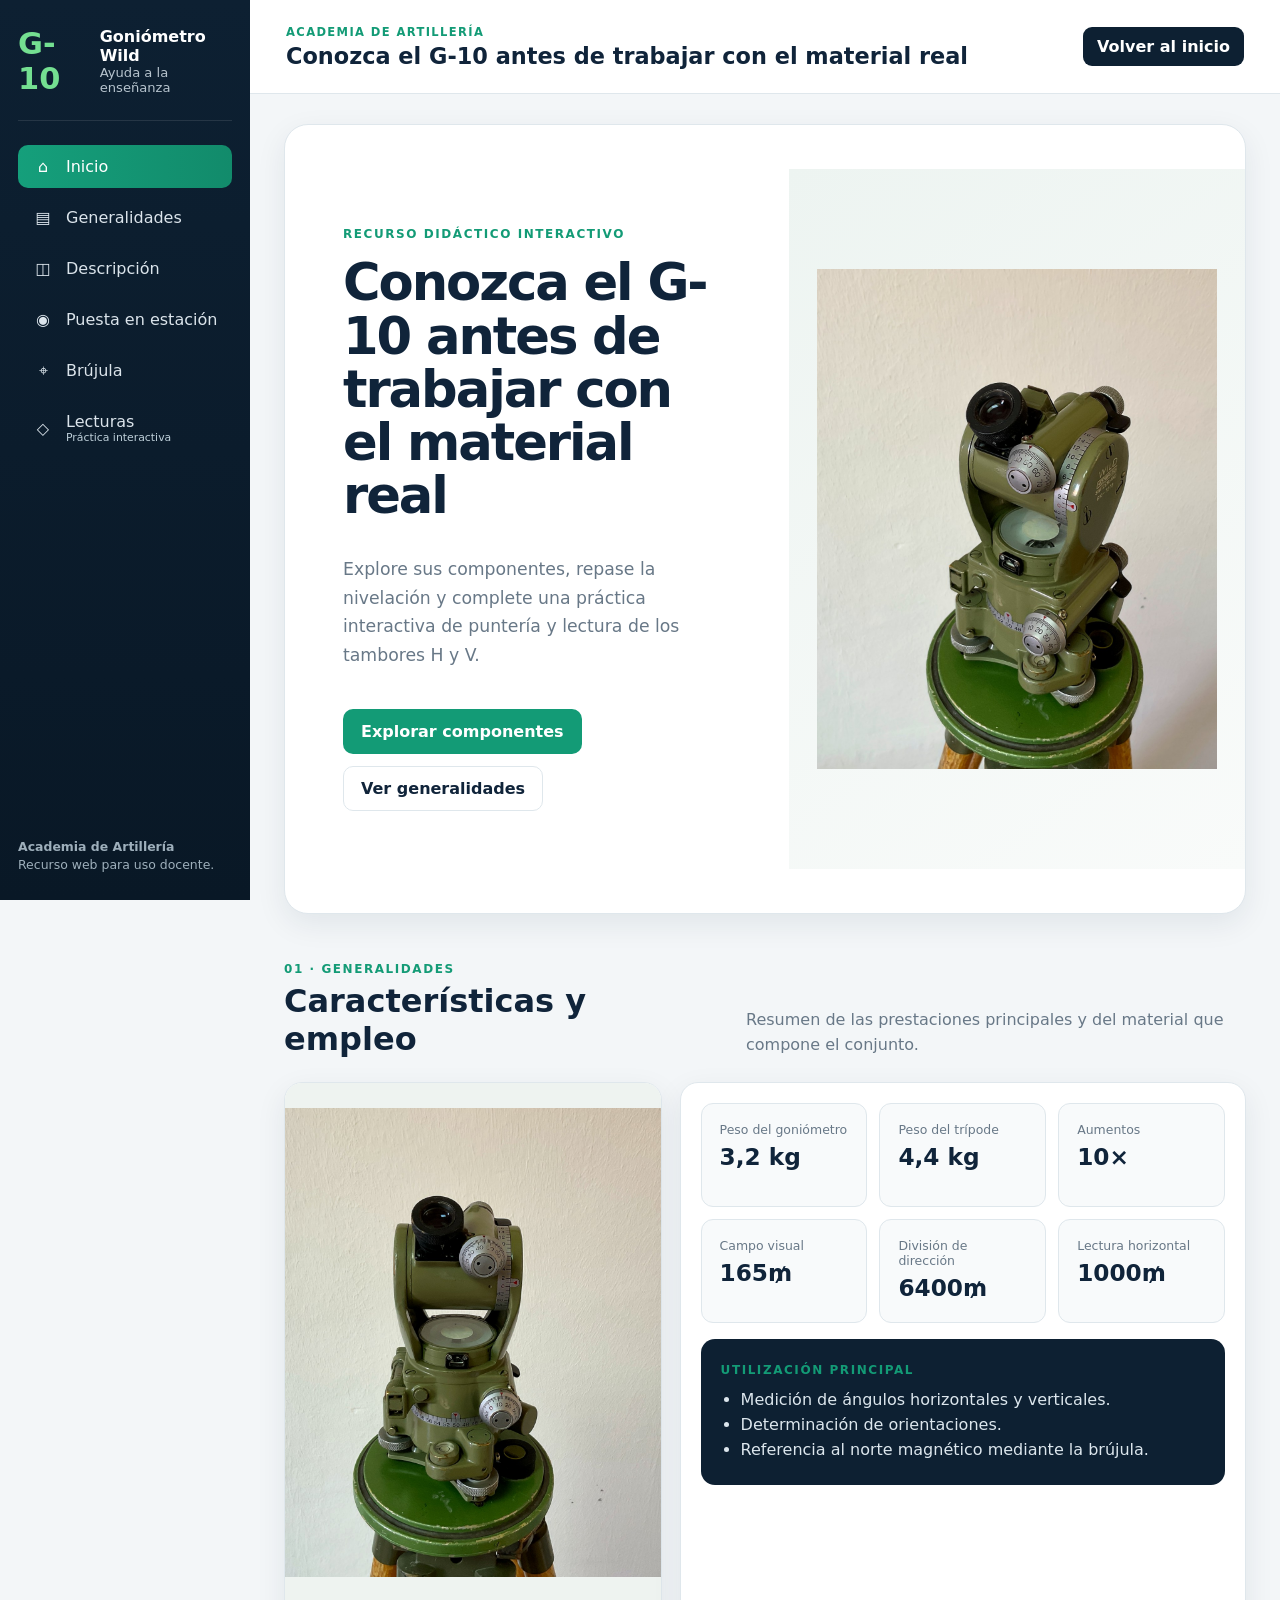
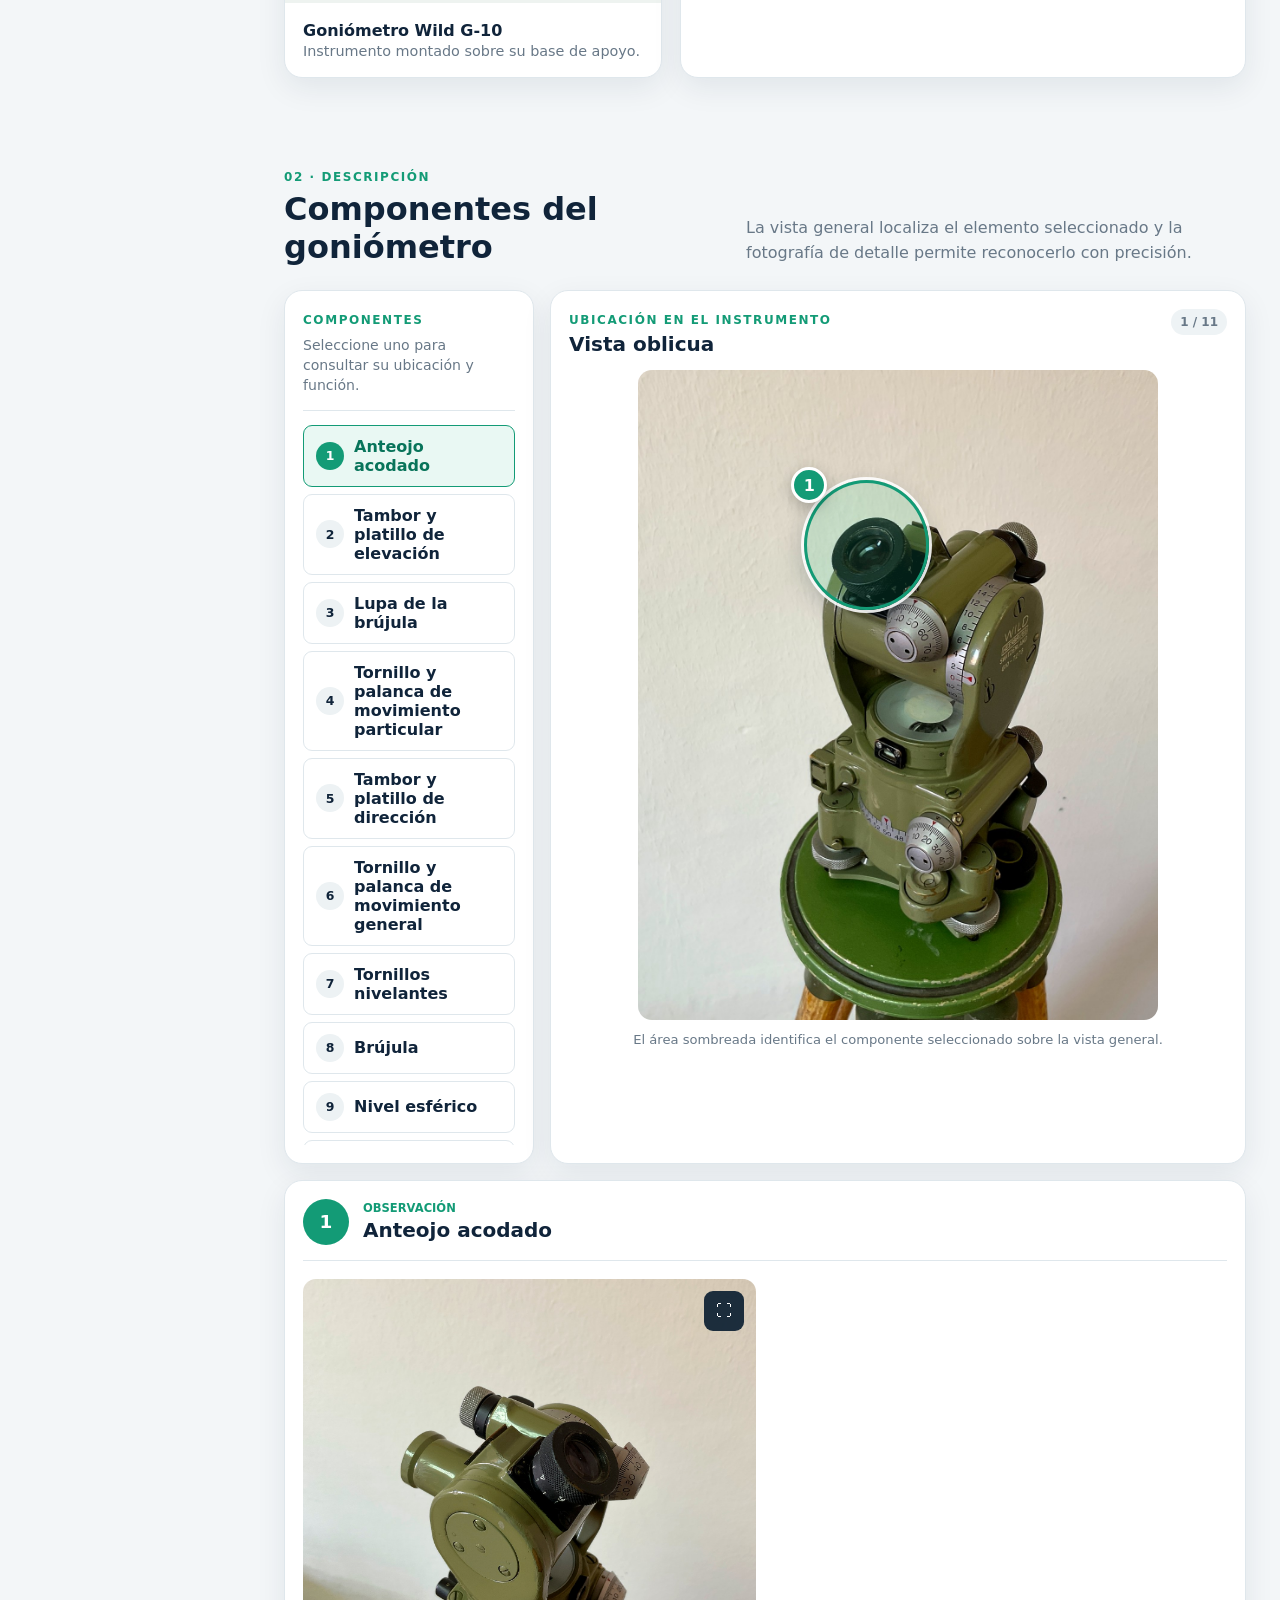
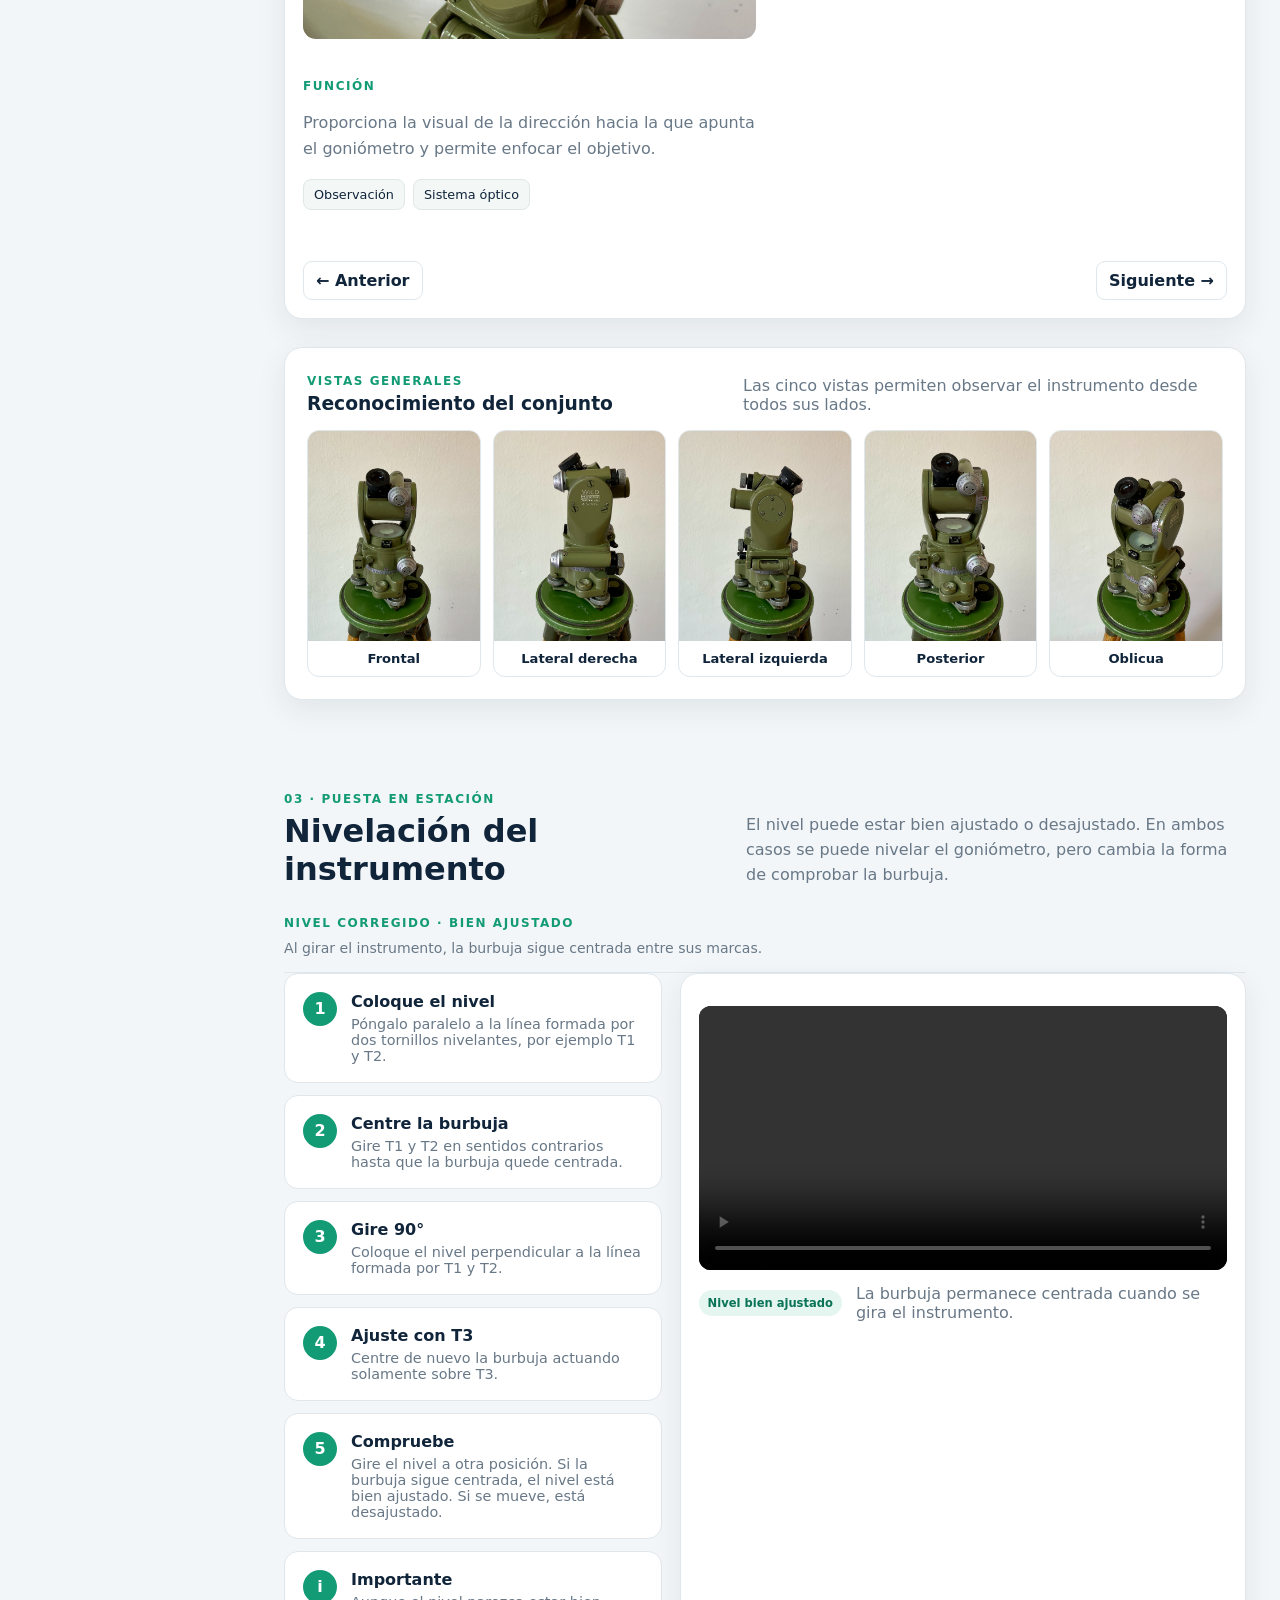
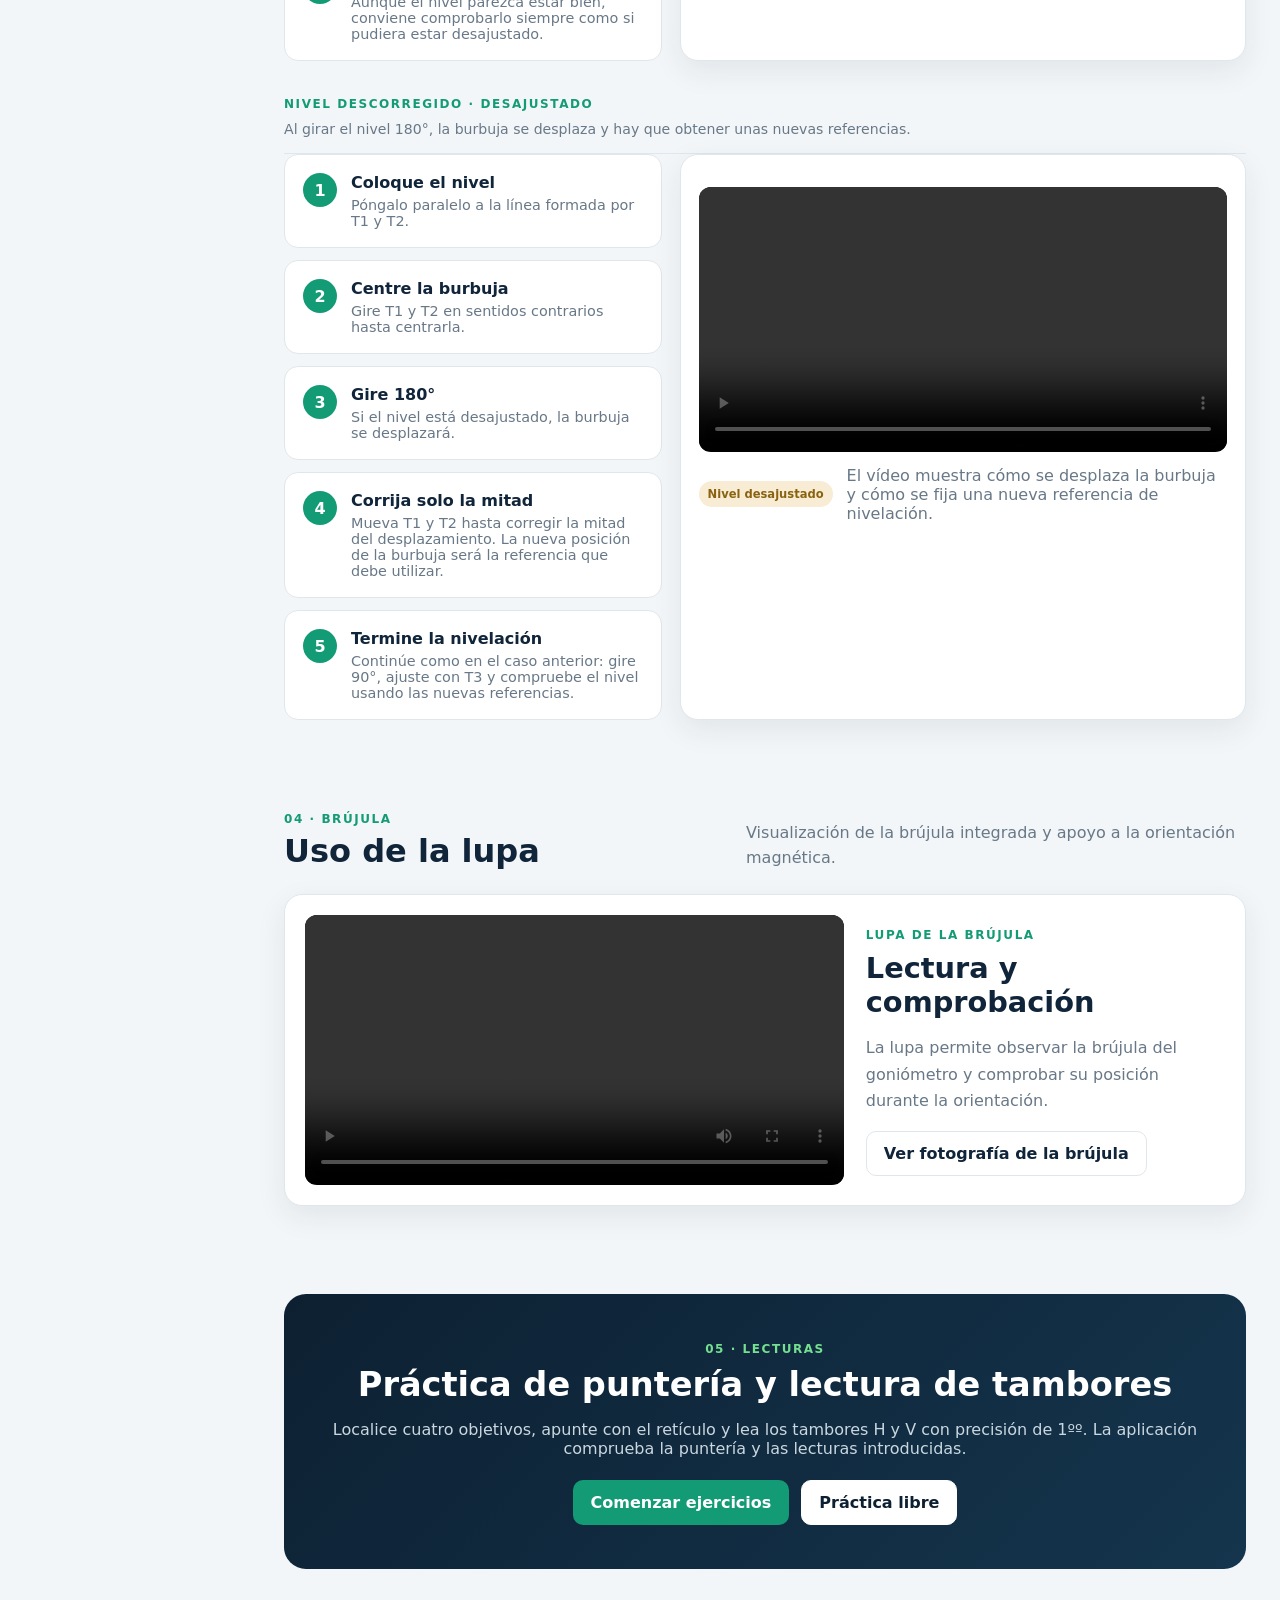
==== index.html @ 2684e85e "Fase 2" ====
<!doctype html>
<html lang="es">
<head>
  <meta charset="utf-8">
  <meta name="viewport" content="width=device-width, initial-scale=1">
  <meta name="description" content="Ayuda a la enseñanza sobre el goniómetro Wild G-10">
  <title>Goniómetro Wild G-10</title>
  <link rel="stylesheet" href="styles.css">
</head>
<body>
  <aside class="sidebar" id="sidebar">
    <div class="brand">
      <div class="brand-mark">G-10</div>
      <div>
        <strong>Goniómetro Wild</strong>
        <span>Ayuda a la enseñanza</span>
      </div>
    </div>

    <nav class="side-nav" aria-label="Navegación principal">
      <a href="#inicio" class="nav-link active"><span>⌂</span>Inicio</a>
      <a href="#generalidades" class="nav-link"><span>▤</span>Generalidades</a>
      <a href="#descripcion" class="nav-link"><span>◫</span>Descripción</a>
      <a href="#puesta-estacion" class="nav-link"><span>◉</span>Puesta en estación</a>
      <a href="#brujula" class="nav-link"><span>⌖</span>Brújula</a>
      <a href="practica/ejercicios.html" class="nav-link"><span>◇</span><span>Lecturas<small>Práctica interactiva</small></span></a>
    </nav>

    <div class="sidebar-note">
      <strong>Academia de Artillería</strong>
      <span>Recurso web para uso docente.</span>
    </div>
  </aside>

  <div class="app-shell">
    <header class="topbar">
      <button id="menuButton" class="menu-button" aria-label="Abrir menú">☰</button>
      <div>
        <p class="top-kicker">Academia de Artillería</p>
        <h1 id="pageTitle">Goniómetro Wild G-10</h1>
      </div>
      <a href="#inicio" class="top-link">Volver al inicio</a>
    </header>

    <main>
      <section id="inicio" class="page-section hero">
        <div class="hero-copy">
          <span class="eyebrow">Recurso didáctico interactivo</span>
          <h2>Conozca el G-10 antes de trabajar con el material real</h2>
          <p>Explore sus componentes, repase la nivelación y complete una práctica interactiva de puntería y lectura de los tambores H y V.</p>
          <div class="actions">
            <a href="#descripcion" class="button primary">Explorar componentes</a>
            <a href="#generalidades" class="button secondary">Ver generalidades</a>
          </div>
        </div>
        <figure class="hero-image">
          <img src="assets/images/nuevas/vista_oblicua.jpg" alt="Vista oblicua del goniómetro Wild G-10">
        </figure>
      </section>

      <section id="generalidades" class="page-section">
        <div class="section-heading">
          <div>
            <span class="eyebrow">01 · Generalidades</span>
            <h2>Características y empleo</h2>
          </div>
          <p>Resumen de las prestaciones principales y del material que compone el conjunto.</p>
        </div>

        <div class="general-layout">
          <article class="photo-card">
            <img src="assets/images/nuevas/vista_frontal.jpg" alt="Vista frontal del goniómetro Wild G-10">
            <div>
              <strong>Goniómetro Wild G-10</strong>
              <span>Instrumento montado sobre su base de apoyo.</span>
            </div>
          </article>

          <div class="spec-panel">
            <div class="spec-grid">
              <article><span>Peso del goniómetro</span><strong>3,2 kg</strong></article>
              <article><span>Peso del trípode</span><strong>4,4 kg</strong></article>
              <article><span>Aumentos</span><strong>10×</strong></article>
              <article><span>Campo visual</span><strong>165₥</strong></article>
              <article><span>División de dirección</span><strong>6400₥</strong></article>
              <article><span>Lectura horizontal</span><strong>1000₥</strong></article>
            </div>

            <div class="use-card">
              <span class="mini-title">UTILIZACIÓN PRINCIPAL</span>
              <ul>
                <li>Medición de ángulos horizontales y verticales.</li>
                <li>Determinación de orientaciones.</li>
                <li>Referencia al norte magnético mediante la brújula.</li>
              </ul>
            </div>
          </div>
        </div>
      </section>

      <section id="descripcion" class="page-section">
        <div class="section-heading">
          <div>
            <span class="eyebrow">02 · Descripción</span>
            <h2>Componentes del goniómetro</h2>
          </div>
          <p>La vista general localiza el elemento seleccionado y la fotografía de detalle permite reconocerlo con precisión.</p>
        </div>

        <div class="component-explorer">
          <aside class="component-menu-panel">
            <div class="panel-heading">
              <span class="mini-title">COMPONENTES</span>
              <p>Seleccione uno para consultar su ubicación y función.</p>
            </div>
            <div class="component-menu" id="componentMenu"></div>
          </aside>

          <article class="location-panel">
            <div class="panel-title-row">
              <div>
                <span class="mini-title">UBICACIÓN EN EL INSTRUMENTO</span>
                <h3 id="locationViewTitle">Vista oblicua</h3>
              </div>
              <span id="componentCounter" class="counter">1 / 11</span>
            </div>
            <div class="location-stage">
              <img id="locationImage" src="assets/images/nuevas/vista_oblicua.jpg" alt="Vista general del goniómetro">
              <div id="locationOverlay" class="location-overlay" aria-hidden="true"></div>
            </div>
            <p class="location-note">El área sombreada identifica el componente seleccionado sobre la vista general.</p>
          </article>

          <article class="detail-panel">
            <div class="detail-heading">
              <span id="detailNumber">1</span>
              <div>
                <p id="detailCategory">Observación</p>
                <h3 id="detailName">Anteojo acodado</h3>
              </div>
            </div>

            <div class="detail-photo-wrap">
              <img id="detailImage" src="assets/images/nuevas/anteojo_acodado.jpg" alt="Detalle del anteojo acodado">
              <button id="expandImage" class="expand-button" aria-label="Ampliar fotografía">⛶</button>
            </div>

            <div id="detailThumbs" class="detail-thumbs" aria-label="Otras fotografías del componente"></div>

            <div class="detail-copy">
              <span class="mini-title">FUNCIÓN</span>
              <p id="detailDescription"></p>
              <div id="detailTags" class="tags"></div>
            </div>

            <div class="detail-nav">
              <button id="previousComponent">← Anterior</button>
              <button id="nextComponent">Siguiente →</button>
            </div>
          </article>
        </div>

        <div class="views-gallery">
          <div class="views-heading">
            <div>
              <span class="mini-title">VISTAS GENERALES</span>
              <h3>Reconocimiento del conjunto</h3>
            </div>
            <p>Las cinco vistas permiten observar el instrumento desde todos sus lados.</p>
          </div>
          <div class="views-grid">
            <button data-image="assets/images/nuevas/vista_frontal.jpg" data-title="Vista frontal"><img src="assets/images/nuevas/vista_frontal.jpg" alt="Vista frontal"><span>Frontal</span></button>
            <button data-image="assets/images/nuevas/vista_lateral_derecha.jpg" data-title="Vista lateral derecha"><img src="assets/images/nuevas/vista_lateral_derecha.jpg" alt="Vista lateral derecha"><span>Lateral derecha</span></button>
            <button data-image="assets/images/nuevas/vista_lateral_izquierda.jpg" data-title="Vista lateral izquierda"><img src="assets/images/nuevas/vista_lateral_izquierda.jpg" alt="Vista lateral izquierda"><span>Lateral izquierda</span></button>
            <button data-image="assets/images/nuevas/vista_posterior.jpg" data-title="Vista posterior"><img src="assets/images/nuevas/vista_posterior.jpg" alt="Vista posterior"><span>Posterior</span></button>
            <button data-image="assets/images/nuevas/vista_oblicua.jpg" data-title="Vista oblicua"><img src="assets/images/nuevas/vista_oblicua.jpg" alt="Vista oblicua"><span>Oblicua</span></button>
          </div>
        </div>
      </section>

      <section id="puesta-estacion" class="page-section">
        <div class="section-heading">
          <div>
            <span class="eyebrow">03 · Puesta en estación</span>
            <h2>Nivelación del instrumento</h2>
          </div>
          <p>El nivel puede estar bien ajustado o desajustado. En ambos casos se puede nivelar el goniómetro, pero cambia la forma de comprobar la burbuja.</p>
        </div>

        <div class="procedure-case">
          <div class="panel-heading">
            <span class="mini-title">NIVEL CORREGIDO · BIEN AJUSTADO</span>
            <p>Al girar el instrumento, la burbuja sigue centrada entre sus marcas.</p>
          </div>

          <div class="procedure-layout">
            <div class="steps" id="procedureSteps">
              <article><span>1</span><div><h3>Coloque el nivel</h3><p>Póngalo paralelo a la línea formada por dos tornillos nivelantes, por ejemplo T1 y T2.</p></div></article>
              <article><span>2</span><div><h3>Centre la burbuja</h3><p>Gire T1 y T2 en sentidos contrarios hasta que la burbuja quede centrada.</p></div></article>
              <article><span>3</span><div><h3>Gire 90°</h3><p>Coloque el nivel perpendicular a la línea formada por T1 y T2.</p></div></article>
              <article><span>4</span><div><h3>Ajuste con T3</h3><p>Centre de nuevo la burbuja actuando solamente sobre T3.</p></div></article>
              <article><span>5</span><div><h3>Compruebe</h3><p>Gire el nivel a otra posición. Si la burbuja sigue centrada, el nivel está bien ajustado. Si se mueve, está desajustado.</p></div></article>
              <article><span>i</span><div><h3>Importante</h3><p>Aunque el nivel parezca estar bien, conviene comprobarlo siempre como si pudiera estar desajustado.</p></div></article>
            </div>

            <div class="video-panel">
              <video id="procedureVideo" controls preload="metadata" src="assets/videos/procedimiento_correcto.mp4"></video>
              <div class="video-caption">
                <span id="videoStatus" class="status good">Nivel bien ajustado</span>
                <p id="videoDescription">La burbuja permanece centrada cuando se gira el instrumento.</p>
              </div>
            </div>
          </div>
        </div>

        <div class="procedure-case" style="margin-top:32px;">
          <div class="panel-heading">
            <span class="mini-title">NIVEL DESCORREGIDO · DESAJUSTADO</span>
            <p>Al girar el nivel 180°, la burbuja se desplaza y hay que obtener unas nuevas referencias.</p>
          </div>

          <div class="procedure-layout">
            <div class="steps">
              <article><span>1</span><div><h3>Coloque el nivel</h3><p>Póngalo paralelo a la línea formada por T1 y T2.</p></div></article>
              <article><span>2</span><div><h3>Centre la burbuja</h3><p>Gire T1 y T2 en sentidos contrarios hasta centrarla.</p></div></article>
              <article><span>3</span><div><h3>Gire 180°</h3><p>Si el nivel está desajustado, la burbuja se desplazará.</p></div></article>
              <article><span>4</span><div><h3>Corrija solo la mitad</h3><p>Mueva T1 y T2 hasta corregir la mitad del desplazamiento. La nueva posición de la burbuja será la referencia que debe utilizar.</p></div></article>
              <article><span>5</span><div><h3>Termine la nivelación</h3><p>Continúe como en el caso anterior: gire 90°, ajuste con T3 y compruebe el nivel usando las nuevas referencias.</p></div></article>
            </div>

            <div class="video-panel">
              <video controls preload="metadata" src="assets/videos/procedimiento_incorrecto.mp4"></video>
              <div class="video-caption">
                <span class="status warning">Nivel desajustado</span>
                <p>El vídeo muestra cómo se desplaza la burbuja y cómo se fija una nueva referencia de nivelación.</p>
              </div>
            </div>
          </div>
        </div>
      </section>

      <section id="brujula" class="page-section">
        <div class="section-heading">
          <div>
            <span class="eyebrow">04 · Brújula</span>
            <h2>Uso de la lupa</h2>
          </div>
          <p>Visualización de la brújula integrada y apoyo a la orientación magnética.</p>
        </div>

        <div class="feature-card">
          <video controls preload="metadata" src="assets/videos/uso_lupa_brujula.mp4"></video>
          <div>
            <span class="mini-title">LUPA DE LA BRÚJULA</span>
            <h3>Lectura y comprobación</h3>
            <p>La lupa permite observar la brújula del goniómetro y comprobar su posición durante la orientación.</p>
            <button class="button secondary" id="openCompassPhoto">Ver fotografía de la brújula</button>
          </div>
        </div>
      </section>

      <section id="fase2" class="page-section">
        <div class="phase-card">
          <span class="eyebrow">05 · Lecturas</span>
          <h2>Práctica de puntería y lectura de tambores</h2>
          <p>Localice cuatro objetivos, apunte con el retículo y lea los tambores H y V con precisión de 1ºº. La aplicación comprueba la puntería y las lecturas introducidas.</p>
          <div class="actions">
            <a class="button primary" href="practica/ejercicios.html">Comenzar ejercicios</a>
            <a class="button secondary" href="practica/index.html">Práctica libre</a>
          </div>
        </div>
      </section>
    </main>
  </div>

  <dialog id="imageModal">
    <div class="modal-header">
      <strong id="modalTitle"></strong>
      <button id="closeModal" aria-label="Cerrar">×</button>
    </div>
    <img id="modalImage" alt="">
  </dialog>

  <script src="app.js"></script>
</body>
</html>
---- styles.css ----
:root{
  --nav:#0d2032;
  --nav-2:#14354d;
  --green:#139b76;
  --green-dark:#08745a;
  --green-soft:#e9f8f3;
  --bg:#f3f6f8;
  --surface:#ffffff;
  --ink:#10243a;
  --muted:#687887;
  --line:#dfe7ec;
  --warning:#8a6310;
  --shadow:0 10px 30px rgba(16,36,58,.08);
  --radius:18px;
}
*{box-sizing:border-box}
html{scroll-behavior:smooth}
body{
  margin:0;
  font-family:Inter,ui-sans-serif,system-ui,-apple-system,"Segoe UI",sans-serif;
  background:var(--bg);
  color:var(--ink);
}
img,video{display:block;max-width:100%}
button,a{font:inherit}
a{text-decoration:none;color:inherit}
button{color:inherit}

.sidebar{
  position:fixed;
  inset:0 auto 0 0;
  width:250px;
  padding:26px 18px;
  display:flex;
  flex-direction:column;
  background:linear-gradient(180deg,var(--nav),#091826);
  color:#fff;
  z-index:30;
}
.brand{
  display:flex;
  gap:12px;
  align-items:center;
  padding-bottom:24px;
  border-bottom:1px solid rgba(255,255,255,.1);
}
.brand-mark{
  font-size:1.9rem;
  font-weight:900;
  color:#74df91;
}
.brand strong,.brand span{display:block}
.brand span{font-size:.82rem;color:#b7c4ce}
.side-nav{display:grid;gap:8px;margin-top:24px}
.nav-link{
  display:flex;
  gap:12px;
  align-items:center;
  padding:12px 14px;
  border-radius:10px;
  color:#dbe4eb;
}
.nav-link>span:first-child{width:22px;text-align:center}
.nav-link:hover,.nav-link.active{
  background:linear-gradient(90deg,#159f7b,#128b6b);
  color:#fff;
}
.nav-link.disabled{opacity:.55}
.nav-link small{display:block;font-size:.68rem;color:#bfd0da}
.sidebar-note{
  margin-top:auto;
  color:#9eafbb;
  font-size:.78rem;
  line-height:1.45;
}
.sidebar-note strong,.sidebar-note span{display:block}

.app-shell{margin-left:250px}
.topbar{
  position:sticky;
  top:0;
  z-index:20;
  height:94px;
  display:flex;
  align-items:center;
  justify-content:space-between;
  padding:0 36px;
  background:rgba(255,255,255,.95);
  backdrop-filter:blur(12px);
  border-bottom:1px solid var(--line);
}
.top-kicker{
  margin:0;
  color:var(--green);
  font-size:.72rem;
  text-transform:uppercase;
  letter-spacing:.12em;
  font-weight:800;
}
.topbar h1{margin:4px 0 0;font-size:1.4rem}
.top-link{
  padding:10px 14px;
  border-radius:9px;
  background:var(--nav);
  color:#fff;
  font-weight:700;
}
.menu-button{display:none;border:0;background:none;font-size:1.4rem}

main{padding:0 34px 60px}
.page-section{padding:44px 0;scroll-margin-top:105px}
.eyebrow,.mini-title{
  color:var(--green);
  font-size:.75rem;
  text-transform:uppercase;
  letter-spacing:.13em;
  font-weight:800;
}

.hero{
  display:grid;
  grid-template-columns:1.05fr .95fr;
  min-height:540px;
  margin-top:30px;
  overflow:hidden;
  background:#fff;
  border:1px solid var(--line);
  border-radius:24px;
  box-shadow:var(--shadow);
}
.hero-copy{
  padding:58px;
  display:flex;
  flex-direction:column;
  justify-content:center;
}
.hero-copy h2{
  margin:.3em 0;
  font-size:clamp(2.3rem,4vw,4rem);
  line-height:1.04;
  letter-spacing:-.04em;
}
.hero-copy p{
  max-width:650px;
  color:var(--muted);
  font-size:1.08rem;
  line-height:1.65;
}
.hero-image{
  margin:0;
  padding:24px;
  display:grid;
  place-items:center;
  background:linear-gradient(145deg,#edf4f1,#f9fbfa);
}
.hero-image img{
  width:100%;
  height:100%;
  max-height:500px;
  object-fit:contain;
}
.actions{display:flex;gap:12px;flex-wrap:wrap;margin-top:22px}
.button{
  display:inline-flex;
  align-items:center;
  justify-content:center;
  padding:12px 17px;
  border:1px solid transparent;
  border-radius:10px;
  font-weight:800;
  cursor:pointer;
}
.button.primary{background:var(--green);color:#fff}
.button.primary:hover{background:var(--green-dark)}
.button.secondary{background:#fff;border-color:var(--line);color:var(--ink)}
.button.secondary:hover{border-color:var(--green);color:var(--green-dark)}

.section-heading{
  display:flex;
  justify-content:space-between;
  gap:28px;
  align-items:end;
  margin-bottom:24px;
}
.section-heading h2{margin:5px 0 0;font-size:2rem}
.section-heading>p{max-width:500px;color:var(--muted);margin:0;line-height:1.55}

.general-layout{
  display:grid;
  grid-template-columns:.8fr 1.2fr;
  gap:18px;
}
.photo-card,.spec-panel,.component-menu-panel,.location-panel,.detail-panel,.video-panel,.feature-card{
  background:#fff;
  border:1px solid var(--line);
  border-radius:var(--radius);
  box-shadow:var(--shadow);
}
.photo-card{overflow:hidden}
.photo-card img{
  width:100%;
  height:520px;
  object-fit:contain;
  background:#eef3f0;
}
.photo-card>div{padding:18px}
.photo-card strong,.photo-card span{display:block}
.photo-card span{margin-top:3px;color:var(--muted);font-size:.9rem}

.spec-panel{padding:20px}
.spec-grid{display:grid;grid-template-columns:repeat(3,1fr);gap:12px}
.spec-grid article{
  min-height:104px;
  padding:18px;
  background:#f8fafb;
  border:1px solid var(--line);
  border-radius:12px;
}
.spec-grid span,.spec-grid strong{display:block}
.spec-grid span{color:var(--muted);font-size:.78rem}
.spec-grid strong{margin-top:6px;font-size:1.45rem}
.use-card{
  margin-top:16px;
  padding:20px;
  border-radius:14px;
  background:var(--nav);
  color:#fff;
}
.use-card ul{margin:12px 0 0;padding-left:20px}
.use-card li{margin:6px 0;color:#dce6ed}

.component-explorer{
  display:grid;
  grid-template-columns:280px minmax(360px,1fr) minmax(360px,1fr);
  gap:16px;
  align-items:stretch;
}
.component-menu-panel,.location-panel,.detail-panel{padding:18px}
.panel-heading{padding-bottom:14px;border-bottom:1px solid var(--line)}
.panel-heading p{margin:7px 0 0;color:var(--muted);font-size:.88rem;line-height:1.45}
.component-menu{
  display:grid;
  gap:7px;
  max-height:720px;
  margin-top:14px;
  overflow:auto;
}
.component-menu button{
  display:flex;
  gap:10px;
  align-items:center;
  width:100%;
  padding:11px 12px;
  border:1px solid var(--line);
  border-radius:9px;
  background:#fff;
  text-align:left;
  cursor:pointer;
}
.component-menu button span{
  flex:0 0 28px;
  width:28px;
  height:28px;
  display:grid;
  place-items:center;
  border-radius:50%;
  background:#edf2f4;
  font-size:.78rem;
  font-weight:800;
}
.component-menu button:hover{border-color:#9fd7c6}
.component-menu button.active{
  border-color:var(--green);
  background:var(--green-soft);
  color:var(--green-dark);
  font-weight:800;
}
.component-menu button.active span{background:var(--green);color:#fff}

.panel-title-row{
  display:flex;
  justify-content:space-between;
  gap:12px;
  align-items:start;
  margin-bottom:14px;
}
.panel-title-row h3{margin:4px 0 0;font-size:1.25rem}
.counter{
  display:inline-flex;
  padding:6px 9px;
  border-radius:999px;
  background:#eef3f5;
  color:var(--muted);
  font-size:.75rem;
  font-weight:800;
}
.location-stage{
  position:relative;
  width:min(100%,520px);
  aspect-ratio:4 / 5;
  margin:0 auto;
  display:grid;
  place-items:center;
  overflow:hidden;
  border-radius:14px;
  background:linear-gradient(145deg,#eff4f1,#f9fbfa);
}
.location-stage img{
  width:100%;
  height:100%;
  object-fit:cover;
}
.location-overlay{
  position:absolute;
  inset:0;
  pointer-events:none;
}
.location-highlight{
  position:absolute;
  border:3px solid var(--green);
  background:rgba(19,155,118,.20);
  box-shadow:
    0 0 0 3px rgba(255,255,255,.88),
    0 8px 24px rgba(13,32,50,.26);
  backdrop-filter:brightness(1.08) saturate(1.12);
  animation:highlight-in .24s ease-out;
}
.location-highlight.ellipse{border-radius:50%}
.location-highlight.rounded{border-radius:14px}
.highlight-badge{
  position:absolute;
  top:-16px;
  left:-16px;
  width:36px;
  height:36px;
  display:grid;
  place-items:center;
  border:3px solid #fff;
  border-radius:50%;
  background:var(--green);
  color:#fff;
  font-weight:900;
  box-shadow:0 5px 16px rgba(0,0,0,.25);
}
@keyframes highlight-in{
  from{opacity:0;transform:scale(.92)}
  to{opacity:1;transform:scale(1)}
}
.location-note{
  margin:12px 0 0;
  color:var(--muted);
  font-size:.82rem;
  text-align:center;
}

.detail-heading{
  display:flex;
  gap:14px;
  align-items:center;
  padding-bottom:15px;
  border-bottom:1px solid var(--line);
}
.detail-heading>span{
  width:46px;
  height:46px;
  flex:0 0 46px;
  display:grid;
  place-items:center;
  border-radius:50%;
  background:var(--green);
  color:#fff;
  font-size:1.15rem;
  font-weight:900;
}
.detail-heading p,.detail-heading h3{margin:0}
.detail-heading p{
  color:var(--green);
  font-size:.72rem;
  text-transform:uppercase;
  font-weight:800;
}
.detail-heading h3{margin-top:3px;font-size:1.25rem}
.detail-photo-wrap{
  position:relative;
  margin-top:16px;
  overflow:hidden;
  border-radius:13px;
  background:#eef2f1;
}
.detail-photo-wrap img{
  width:100%;
  height:360px;
  object-fit:cover;
}
.expand-button{
  position:absolute;
  top:12px;
  right:12px;
  width:40px;
  height:40px;
  border:0;
  border-radius:9px;
  background:rgba(13,32,50,.92);
  color:#fff;
  cursor:pointer;
}
.detail-thumbs{
  display:flex;
  gap:8px;
  margin-top:10px;
}
.detail-thumbs button{
  width:76px;
  height:58px;
  padding:0;
  overflow:hidden;
  border:2px solid transparent;
  border-radius:8px;
  background:#fff;
  cursor:pointer;
}
.detail-thumbs button.active{border-color:var(--green)}
.detail-thumbs img{width:100%;height:100%;object-fit:cover}
.detail-copy{
  padding:18px 0;
  border-bottom:1px solid var(--line);
}
.detail-copy p{color:var(--muted);line-height:1.65}
.tags{display:flex;gap:8px;flex-wrap:wrap}
.tags span{
  padding:7px 10px;
  border:1px solid #dfe8e4;
  border-radius:8px;
  background:#f3f7f6;
  font-size:.8rem;
}
.detail-nav{
  display:flex;
  justify-content:space-between;
  gap:10px;
  padding-top:15px;
}
.detail-nav button{
  padding:9px 12px;
  border:1px solid var(--line);
  border-radius:9px;
  background:#fff;
  font-weight:700;
  cursor:pointer;
}
.detail-nav button:hover{border-color:var(--green);color:var(--green-dark)}

.views-gallery{
  margin-top:28px;
  padding:22px;
  background:#fff;
  border:1px solid var(--line);
  border-radius:var(--radius);
  box-shadow:var(--shadow);
}
.views-heading{
  display:flex;
  justify-content:space-between;
  gap:20px;
  align-items:end;
}
.views-heading h3{margin:4px 0 0}
.views-heading p{max-width:480px;margin:0;color:var(--muted)}
.views-grid{
  display:grid;
  grid-template-columns:repeat(5,1fr);
  gap:12px;
  margin-top:16px;
}
.views-grid button{
  padding:0;
  overflow:hidden;
  border:1px solid var(--line);
  border-radius:12px;
  background:#fff;
  cursor:pointer;
}
.views-grid button:hover{border-color:var(--green)}
.views-grid img{
  width:100%;
  height:210px;
  object-fit:cover;
  object-position:center;
  background:#eef2ef;
}
.views-grid span{
  display:block;
  padding:10px;
  font-size:.82rem;
  font-weight:800;
}

.procedure-layout{display:grid;grid-template-columns:.8fr 1.2fr;gap:18px}
.steps{display:grid;gap:12px}
.steps article{
  display:flex;
  gap:14px;
  padding:18px;
  background:#fff;
  border:1px solid var(--line);
  border-radius:14px;
}
.steps>article>span{
  width:34px;
  height:34px;
  flex:none;
  display:grid;
  place-items:center;
  border-radius:50%;
  background:var(--green);
  color:#fff;
  font-weight:800;
}
.steps h3{margin:0 0 5px;font-size:1rem}
.steps p{margin:0;color:var(--muted);font-size:.9rem}
.video-panel{padding:18px}
.video-tabs{display:flex;gap:8px}
.video-tab{
  flex:1;
  padding:10px;
  border:0;
  border-radius:8px;
  background:#eef2f5;
  font-weight:800;
  cursor:pointer;
}
.video-tab.active{background:var(--green);color:#fff}
.video-panel video{
  width:100%;
  margin-top:14px;
  border-radius:12px;
  background:#000;
}
.video-caption{
  display:flex;
  justify-content:space-between;
  gap:14px;
  align-items:center;
  padding-top:14px;
}
.video-caption p{margin:0;color:var(--muted)}
.status{
  padding:6px 9px;
  border-radius:999px;
  font-size:.72rem;
  font-weight:800;
  white-space:nowrap;
}
.status.good{background:#e4f6ef;color:#0b7358}
.status.warning{background:#f8edd4;color:var(--warning)}

.feature-card{
  display:grid;
  grid-template-columns:1.2fr .8fr;
  gap:22px;
  padding:20px;
  align-items:center;
}
.feature-card video{width:100%;border-radius:12px;background:#000}
.feature-card h3{margin:8px 0;font-size:1.8rem}
.feature-card p{color:var(--muted);line-height:1.65}

.phase-card{
  padding:44px;
  border-radius:22px;
  background:linear-gradient(135deg,var(--nav),var(--nav-2));
  color:#fff;
  text-align:center;
}
.phase-card h2{margin:8px 0;font-size:2.1rem}
.phase-card p{color:#cad7e0}
.pending{
  display:inline-flex;
  margin-top:12px;
  padding:7px 11px;
  border-radius:999px;
  background:#fff;
  color:var(--nav);
  font-size:.75rem;
  font-weight:800;
}

dialog{
  width:min(1100px,94vw);
  max-height:92vh;
  padding:0;
  border:0;
  border-radius:16px;
  box-shadow:0 25px 80px rgba(0,0,0,.4);
}
dialog::backdrop{background:rgba(7,18,29,.78)}
.modal-header{
  display:flex;
  justify-content:space-between;
  align-items:center;
  padding:14px 18px;
  background:var(--nav);
  color:#fff;
}
.modal-header button{
  border:0;
  background:none;
  color:#fff;
  font-size:2rem;
  cursor:pointer;
}
.modal-header+img{
  width:100%;
  max-height:82vh;
  object-fit:contain;
  background:#111;
}

@media(max-width:1320px){
  .component-explorer{grid-template-columns:250px 1fr}
  .detail-panel{grid-column:1/-1}
  .detail-panel{display:grid;grid-template-columns:1fr 1fr;gap:18px}
  .detail-heading,.detail-nav{grid-column:1/-1}
  .detail-photo-wrap{margin-top:0}
  .detail-thumbs{align-self:start}
  .detail-copy{border-bottom:0}
}
@media(max-width:1080px){
  .general-layout,.procedure-layout{grid-template-columns:1fr}
  .views-grid{grid-template-columns:repeat(3,1fr)}
}
@media(max-width:850px){
  .sidebar{transform:translateX(-100%);transition:.2s}
  .sidebar.open{transform:translateX(0)}
  .app-shell{margin-left:0}
  .menu-button{display:block}
  .topbar{padding:0 18px}
  .top-link{display:none}
  main{padding:0 18px 45px}
  .hero{grid-template-columns:1fr}
  .hero-copy{padding:36px}
  .hero-image{min-height:420px}
  .section-heading{display:block}
  .section-heading>p{margin-top:10px}
  .component-explorer{grid-template-columns:1fr}
  .component-menu{grid-template-columns:1fr 1fr;max-height:none}
  .detail-panel{grid-column:auto;display:block}
  .detail-photo-wrap{margin-top:16px}
  .detail-copy{border-bottom:1px solid var(--line)}
  .views-grid{grid-template-columns:repeat(2,1fr)}
  .feature-card{grid-template-columns:1fr}
}
@media(max-width:560px){
  .spec-grid,.component-menu,.views-grid{grid-template-columns:1fr}
  .photo-card img{height:440px}
  .video-caption{display:block}
  .video-caption p{margin-top:10px}
}


/* Integración de la práctica de lecturas */
.phase-card .eyebrow{color:#74df91}
.phase-card .actions{justify-content:center}
.phase-card .button.primary{background:var(--green);color:#fff}
.phase-card .button.primary:hover{background:#16ae86}
.phase-card .button.secondary{background:#fff;color:var(--nav);border-color:#fff}
.phase-card .button.secondary:hover{background:#edf5f2;color:var(--nav)}
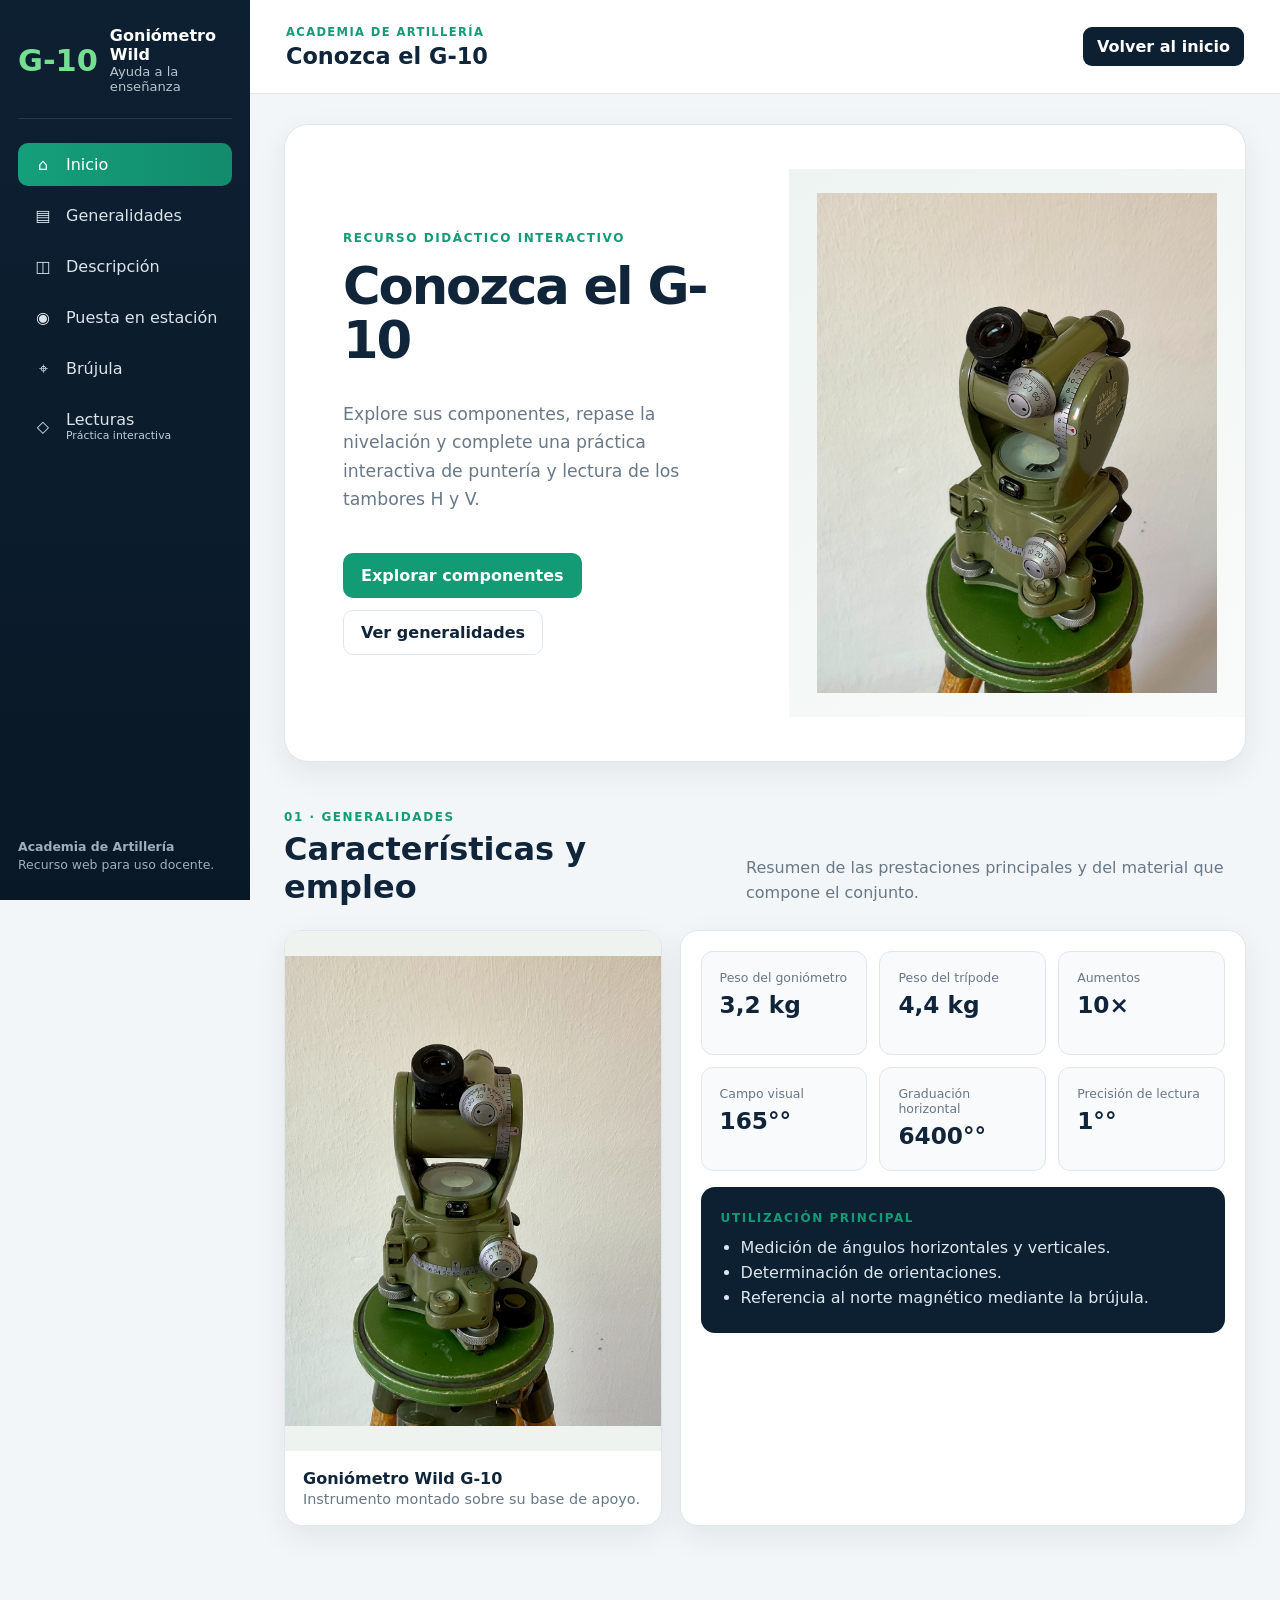
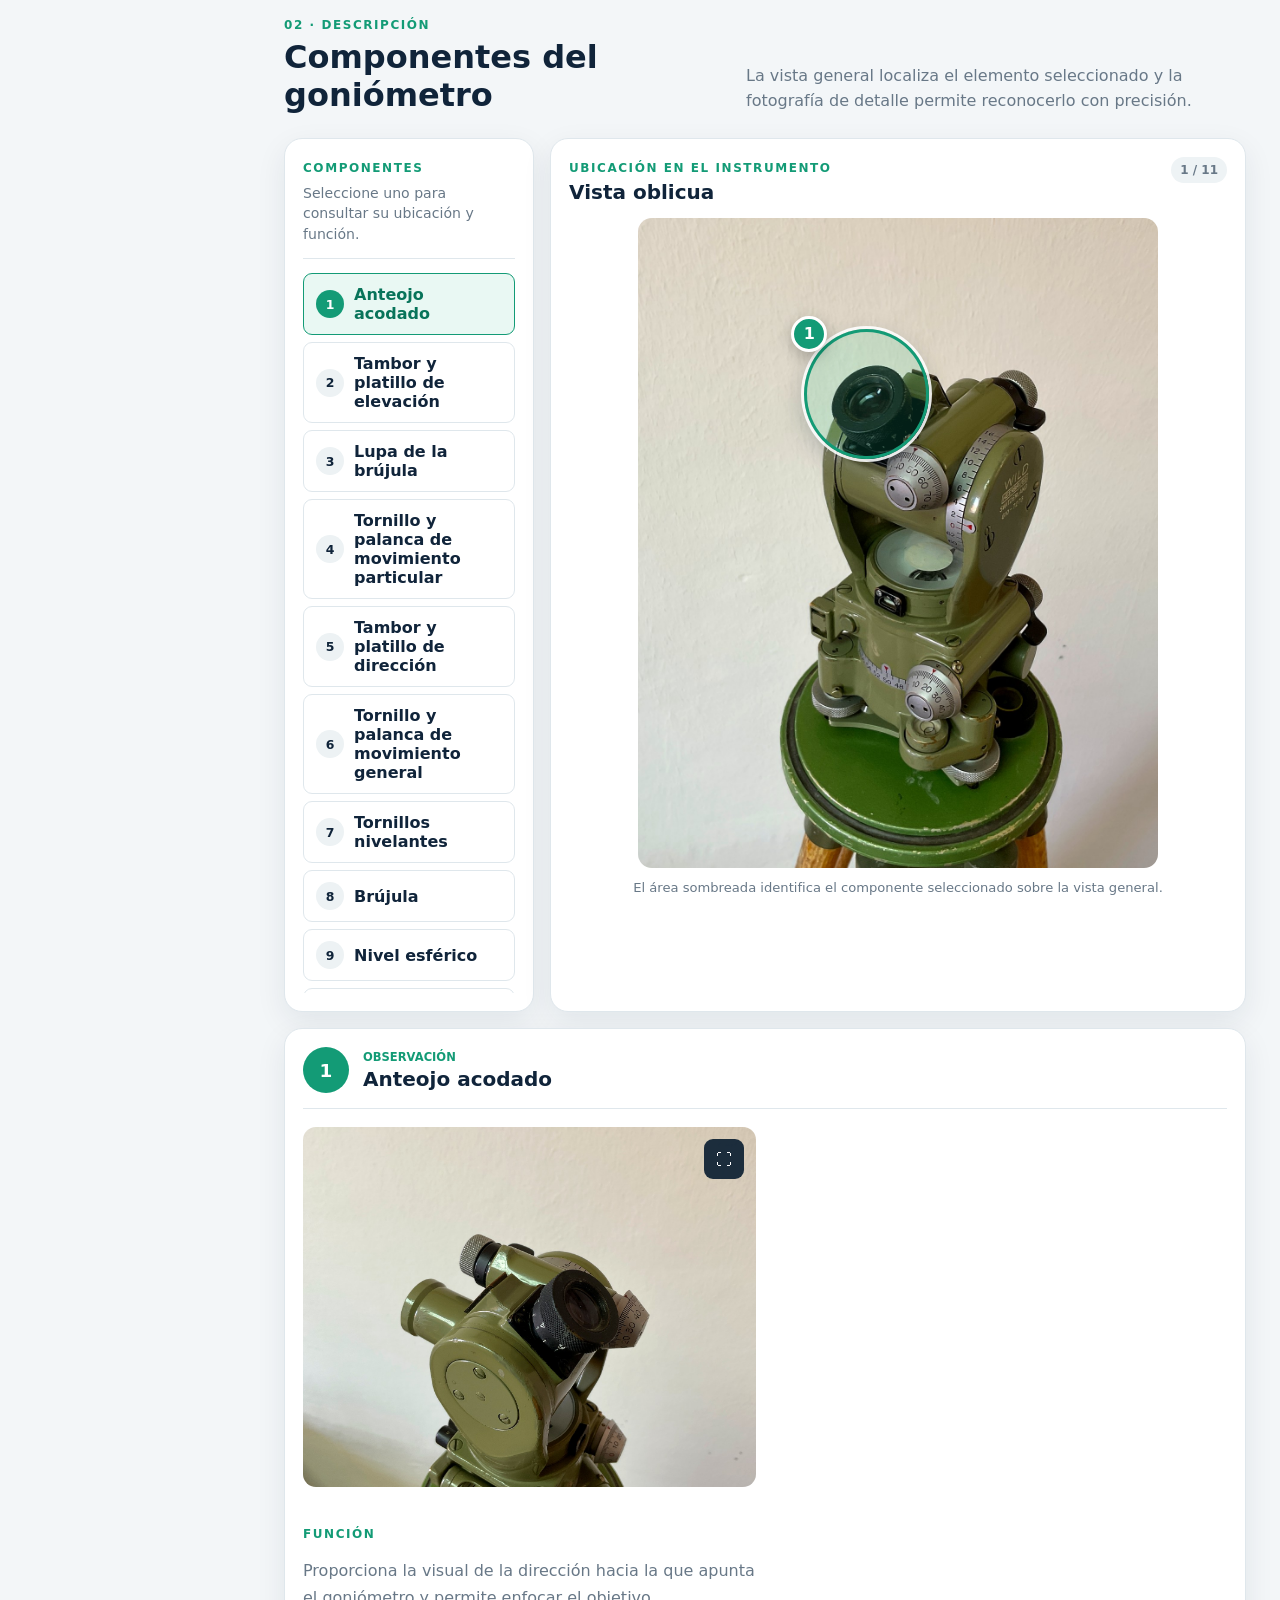
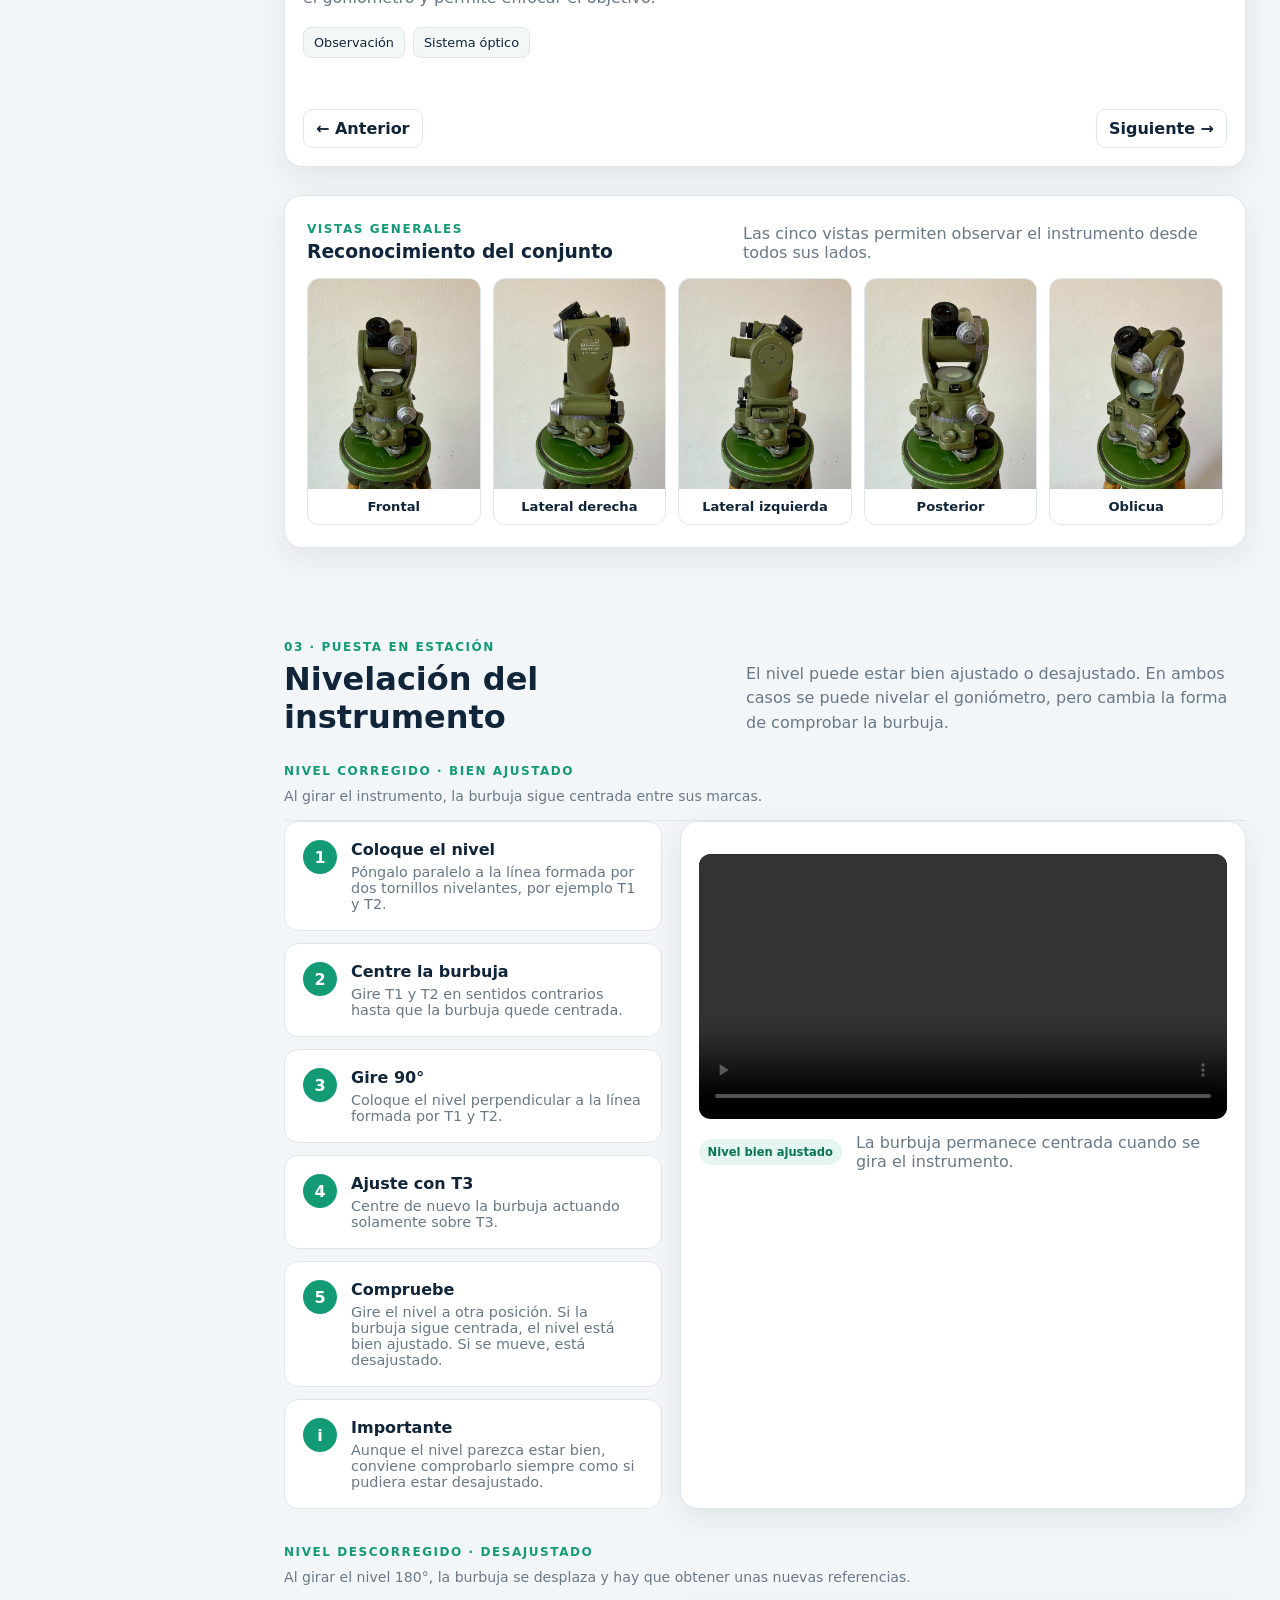
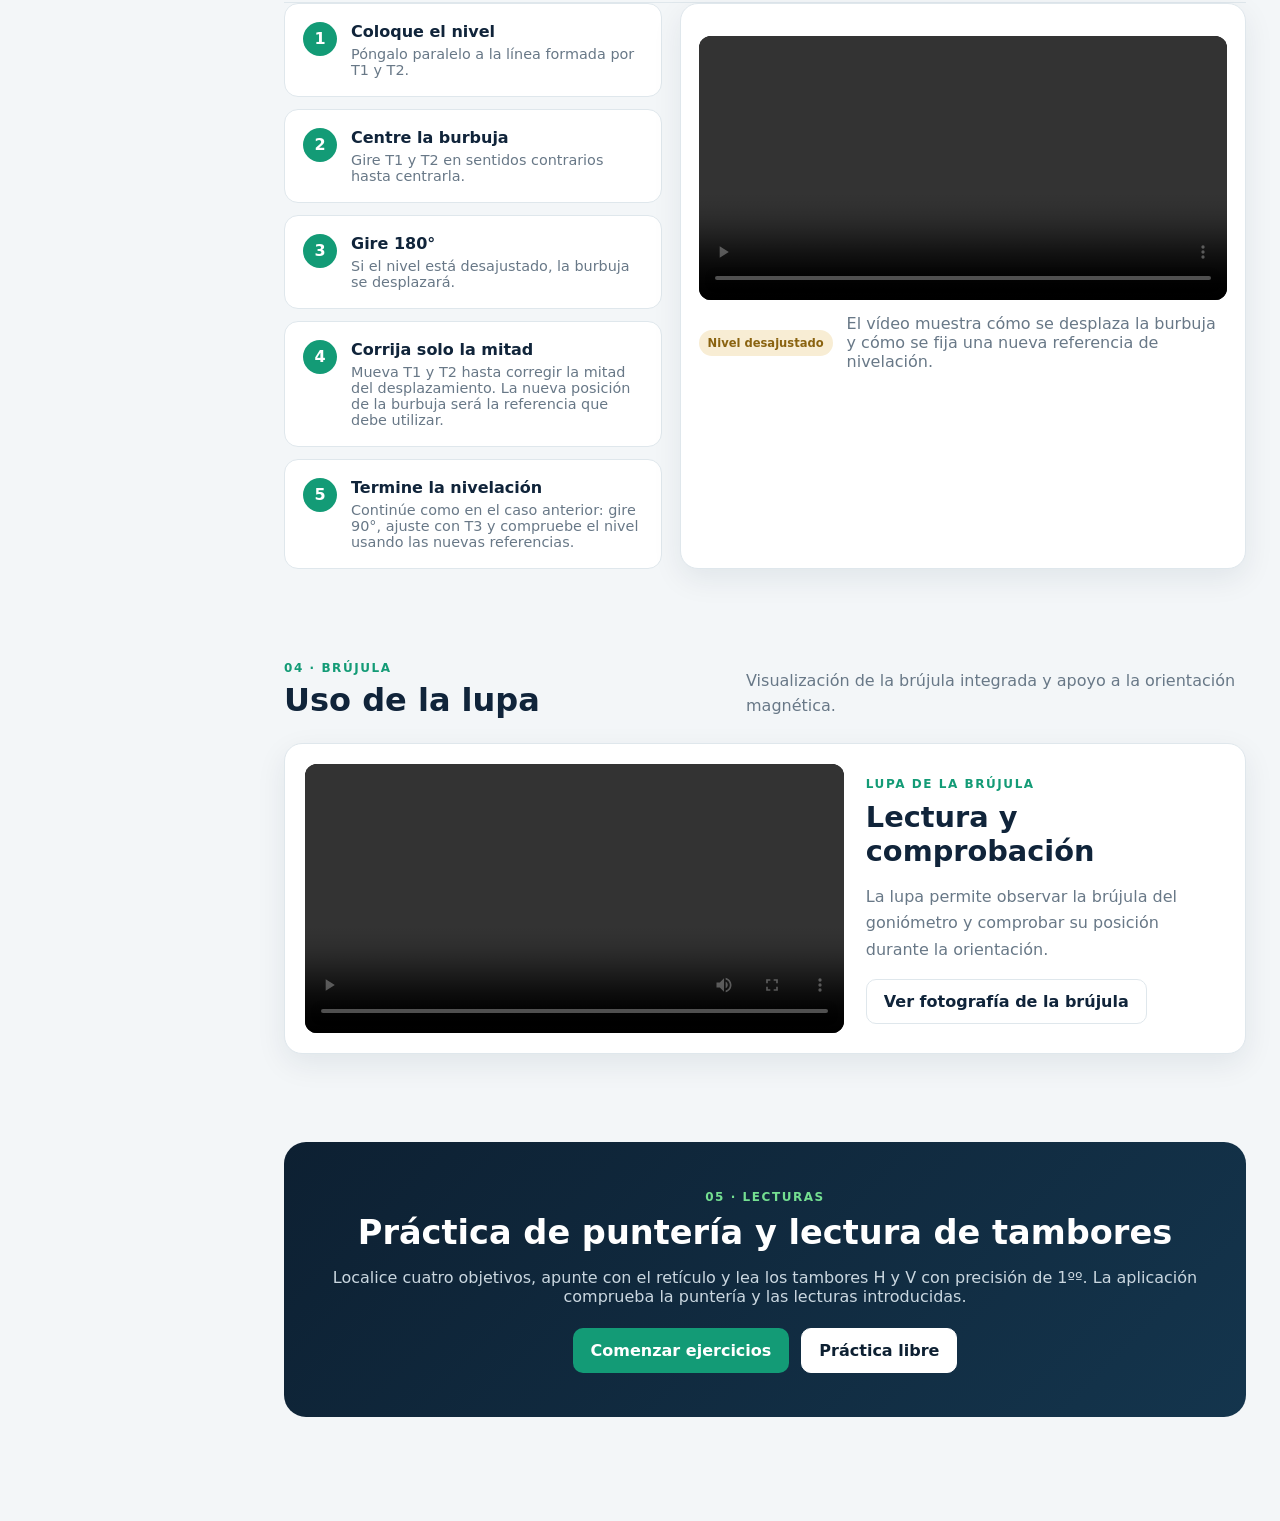
==== commit 5a4bf35b: "Refactor practica simulator layout & responsive CSS" ====
--- a/index.html
+++ b/index.html
@@ -46,7 +46,7 @@
       <section id="inicio" class="page-section hero">
         <div class="hero-copy">
           <span class="eyebrow">Recurso didáctico interactivo</span>
-          <h2>Conozca el G-10 antes de trabajar con el material real</h2>
+          <h2>Conozca el G-10 </h2>
           <p>Explore sus componentes, repase la nivelación y complete una práctica interactiva de puntería y lectura de los tambores H y V.</p>
           <div class="actions">
             <a href="#descripcion" class="button primary">Explorar componentes</a>
@@ -81,9 +81,9 @@
               <article><span>Peso del goniómetro</span><strong>3,2 kg</strong></article>
               <article><span>Peso del trípode</span><strong>4,4 kg</strong></article>
               <article><span>Aumentos</span><strong>10×</strong></article>
-              <article><span>Campo visual</span><strong>165₥</strong></article>
-              <article><span>División de dirección</span><strong>6400₥</strong></article>
-              <article><span>Lectura horizontal</span><strong>1000₥</strong></article>
+              <article><span>Campo visual</span><strong>165°°</strong></article>
+              <article><span>Graduación horizontal</span><strong>6400°°</strong></article>
+              <article><span>Precisión de lectura</span><strong>1°°</strong></article>
             </div>
 
             <div class="use-card">
--- a/styles.css
+++ b/styles.css
@@ -48,6 +48,7 @@
   font-size:1.9rem;
   font-weight:900;
   color:#74df91;
+  white-space:nowrap;
 }
 .brand strong,.brand span{display:block}
 .brand span{font-size:.82rem;color:#b7c4ce}
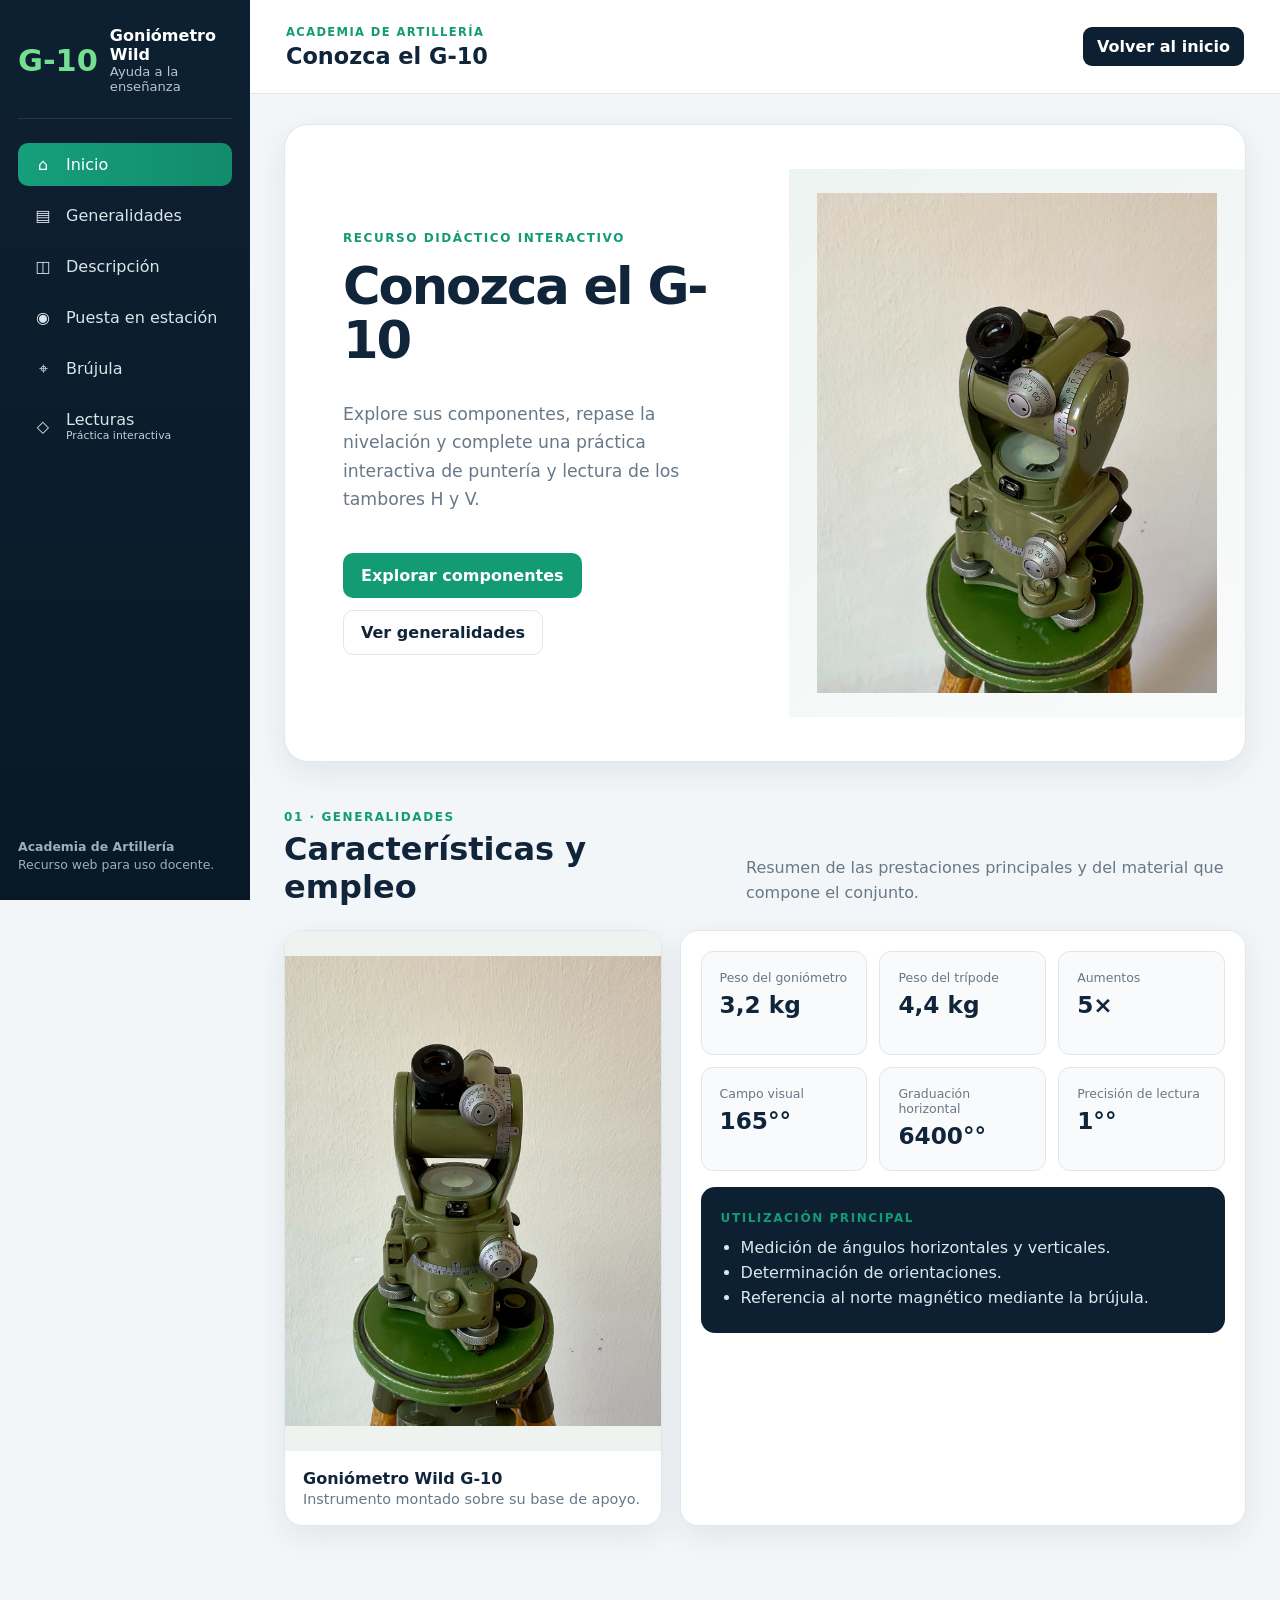
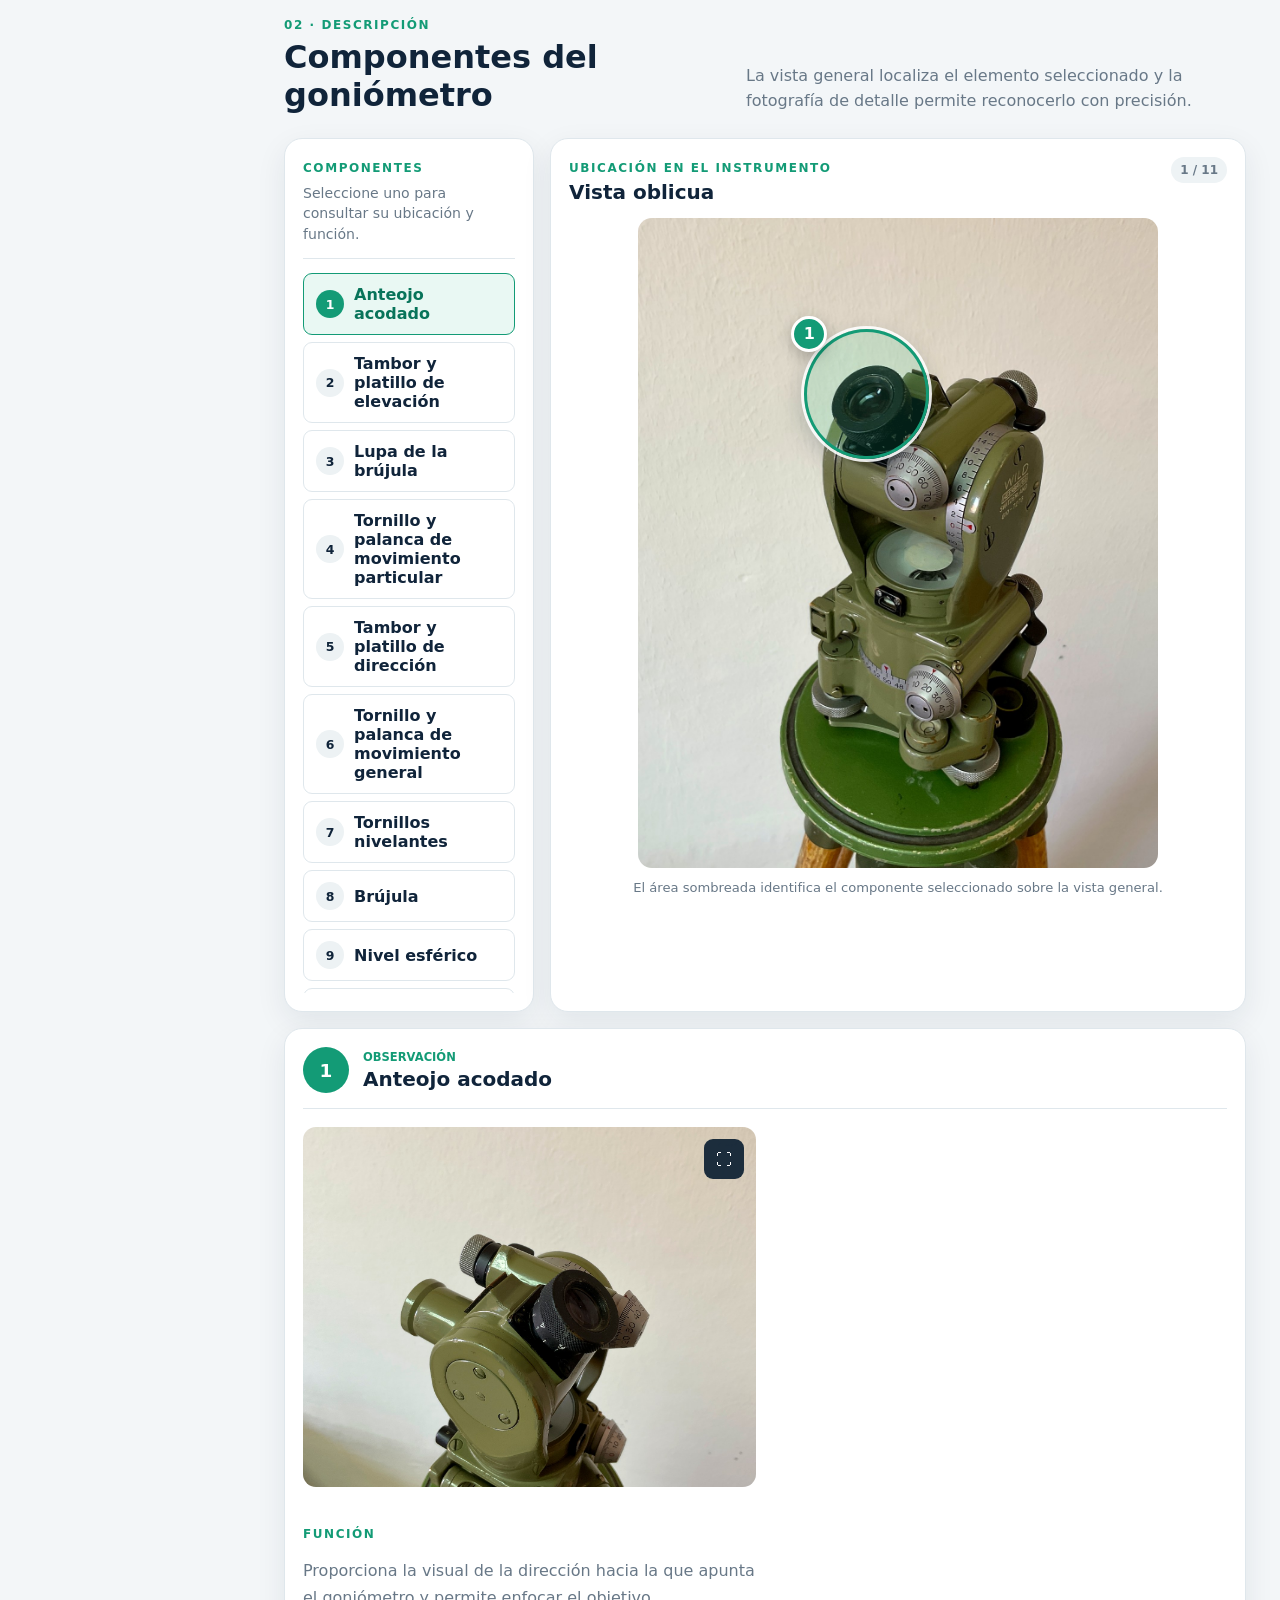
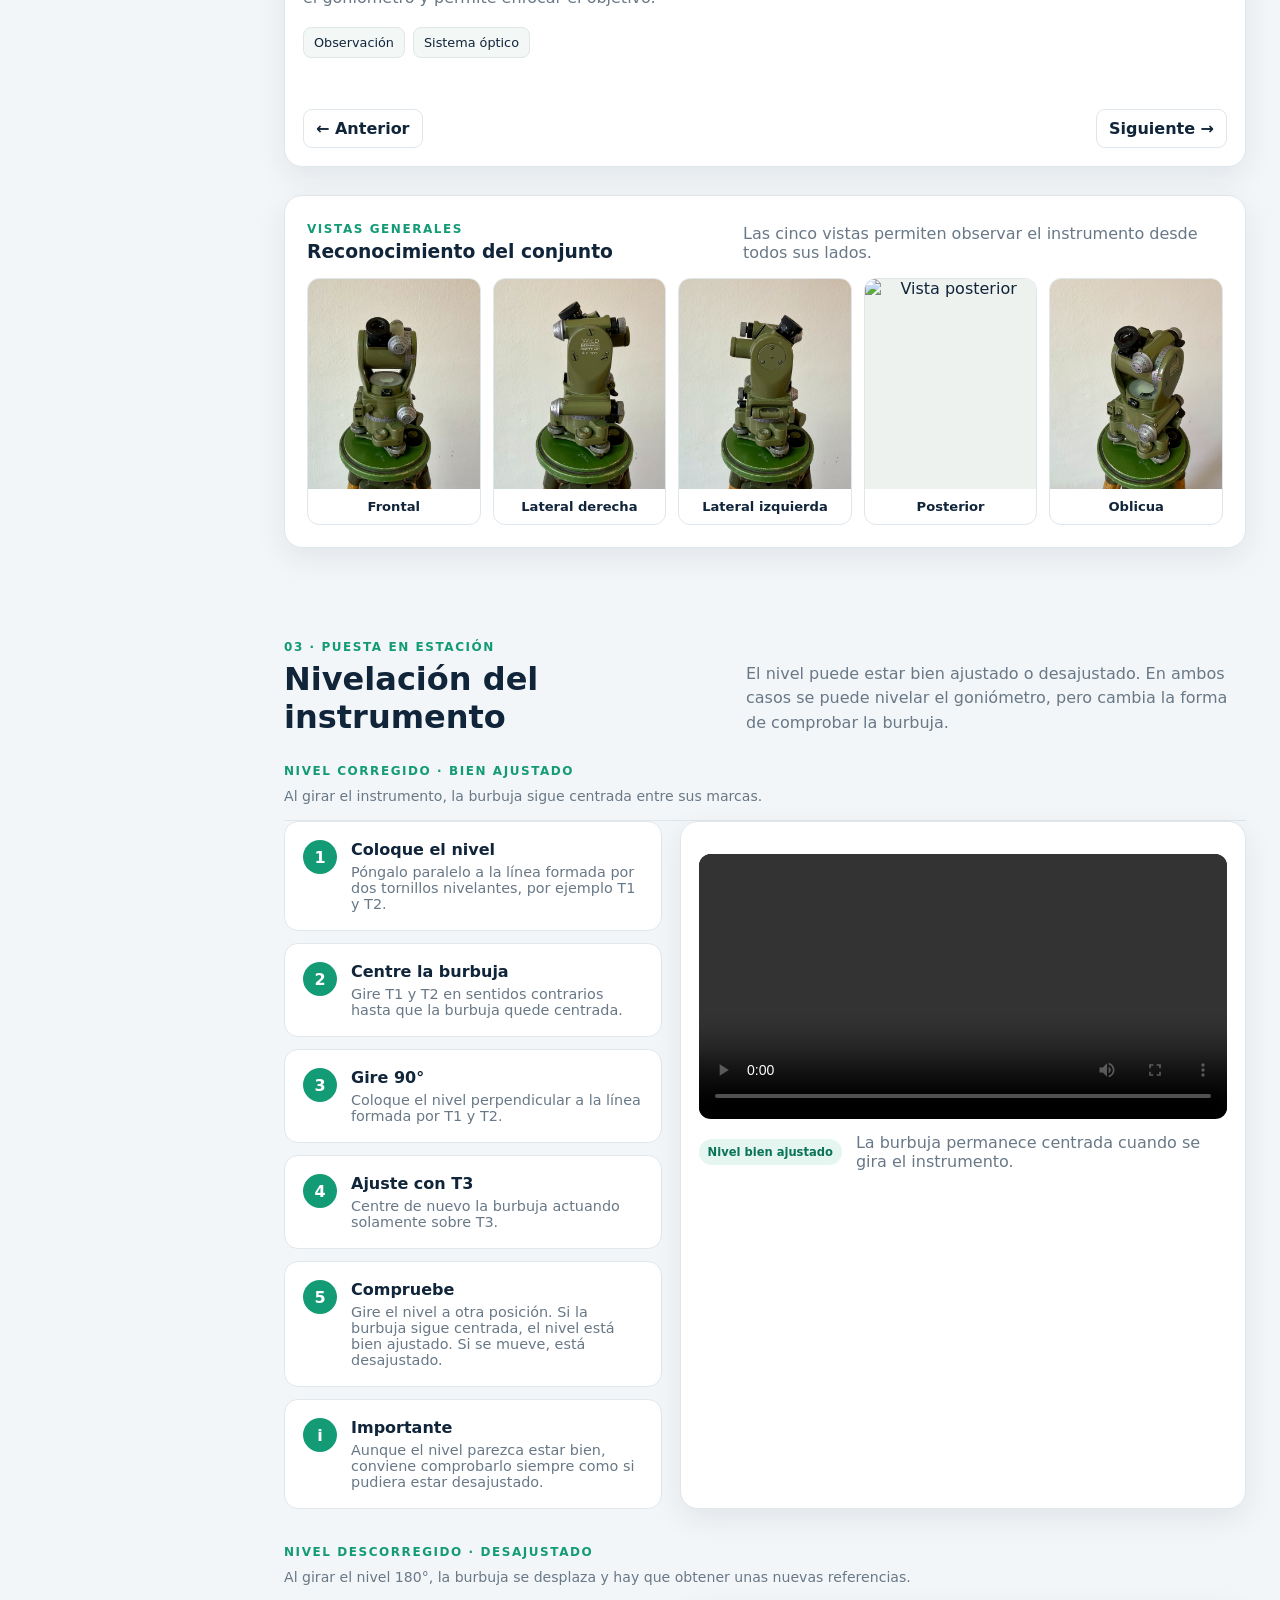
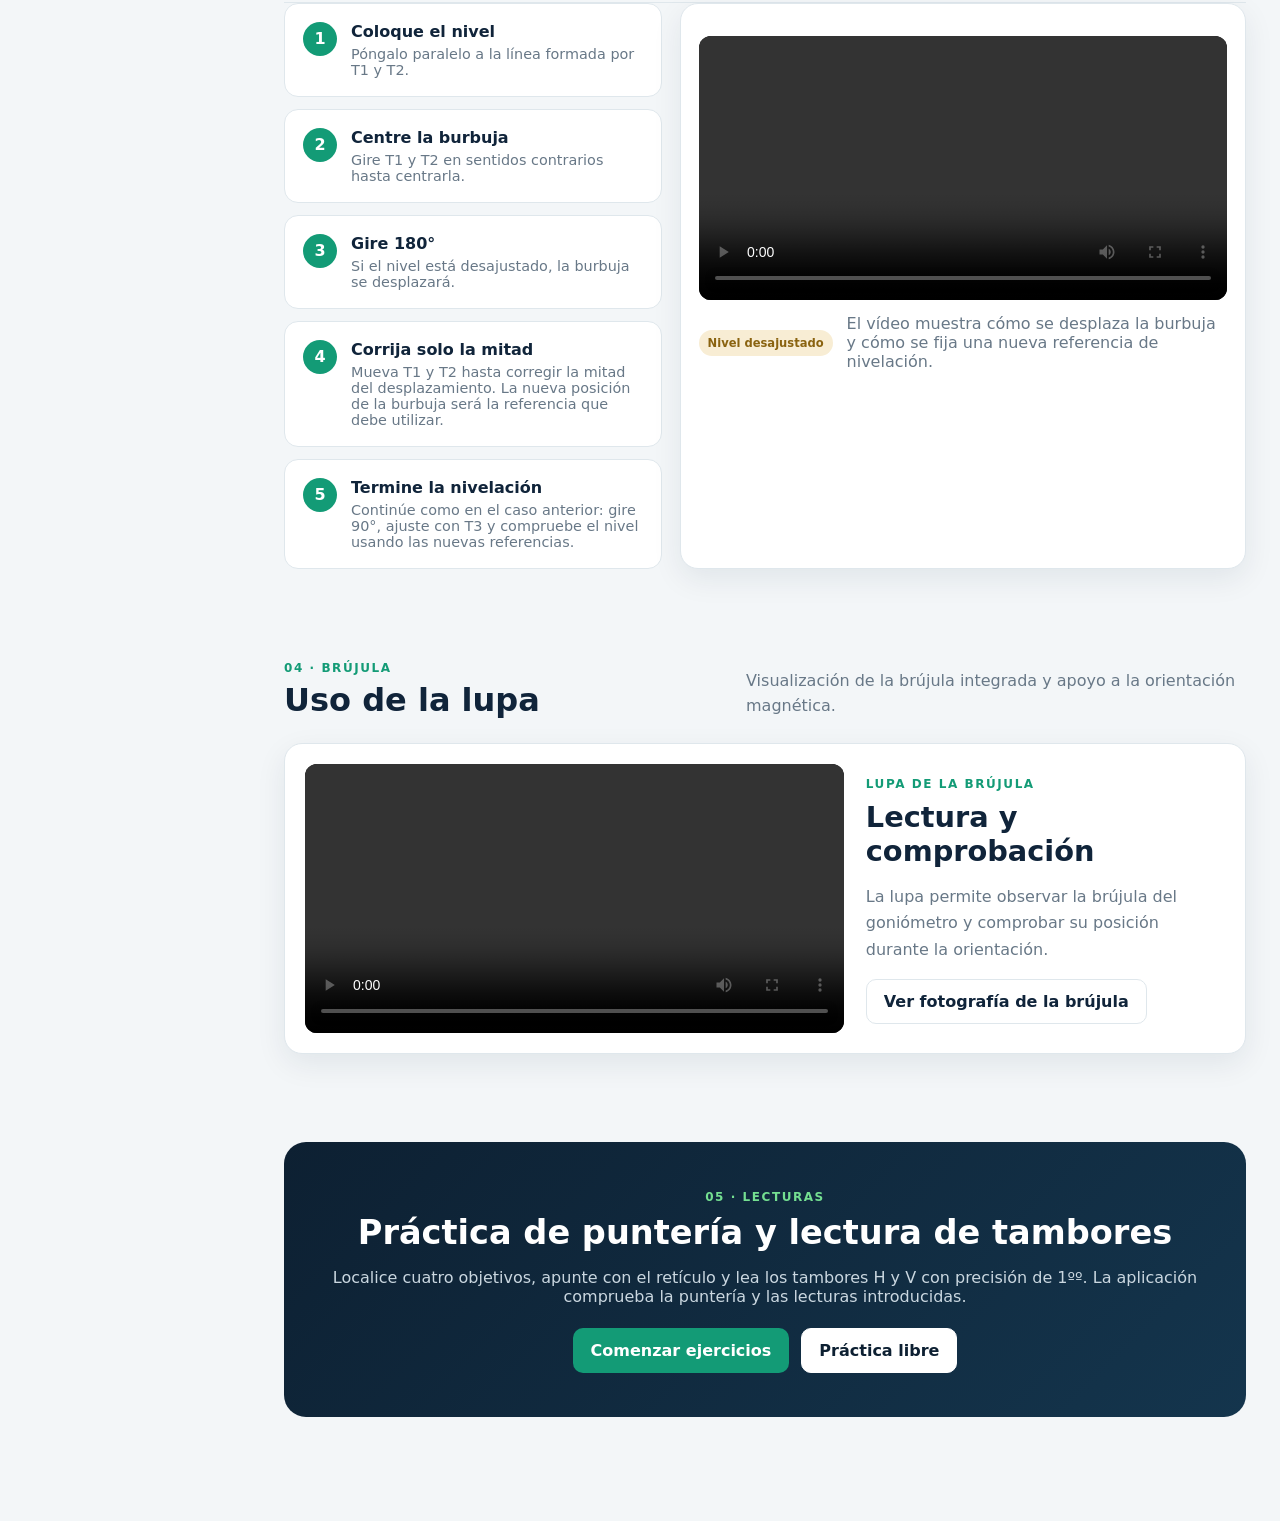
==== commit d8942a0c: "Cambios15jul" ====
--- a/index.html
+++ b/index.html
@@ -80,7 +80,7 @@
             <div class="spec-grid">
               <article><span>Peso del goniómetro</span><strong>3,2 kg</strong></article>
               <article><span>Peso del trípode</span><strong>4,4 kg</strong></article>
-              <article><span>Aumentos</span><strong>10×</strong></article>
+              <article><span>Aumentos</span><strong>5×</strong></article>
               <article><span>Campo visual</span><strong>165°°</strong></article>
               <article><span>Graduación horizontal</span><strong>6400°°</strong></article>
               <article><span>Precisión de lectura</span><strong>1°°</strong></article>
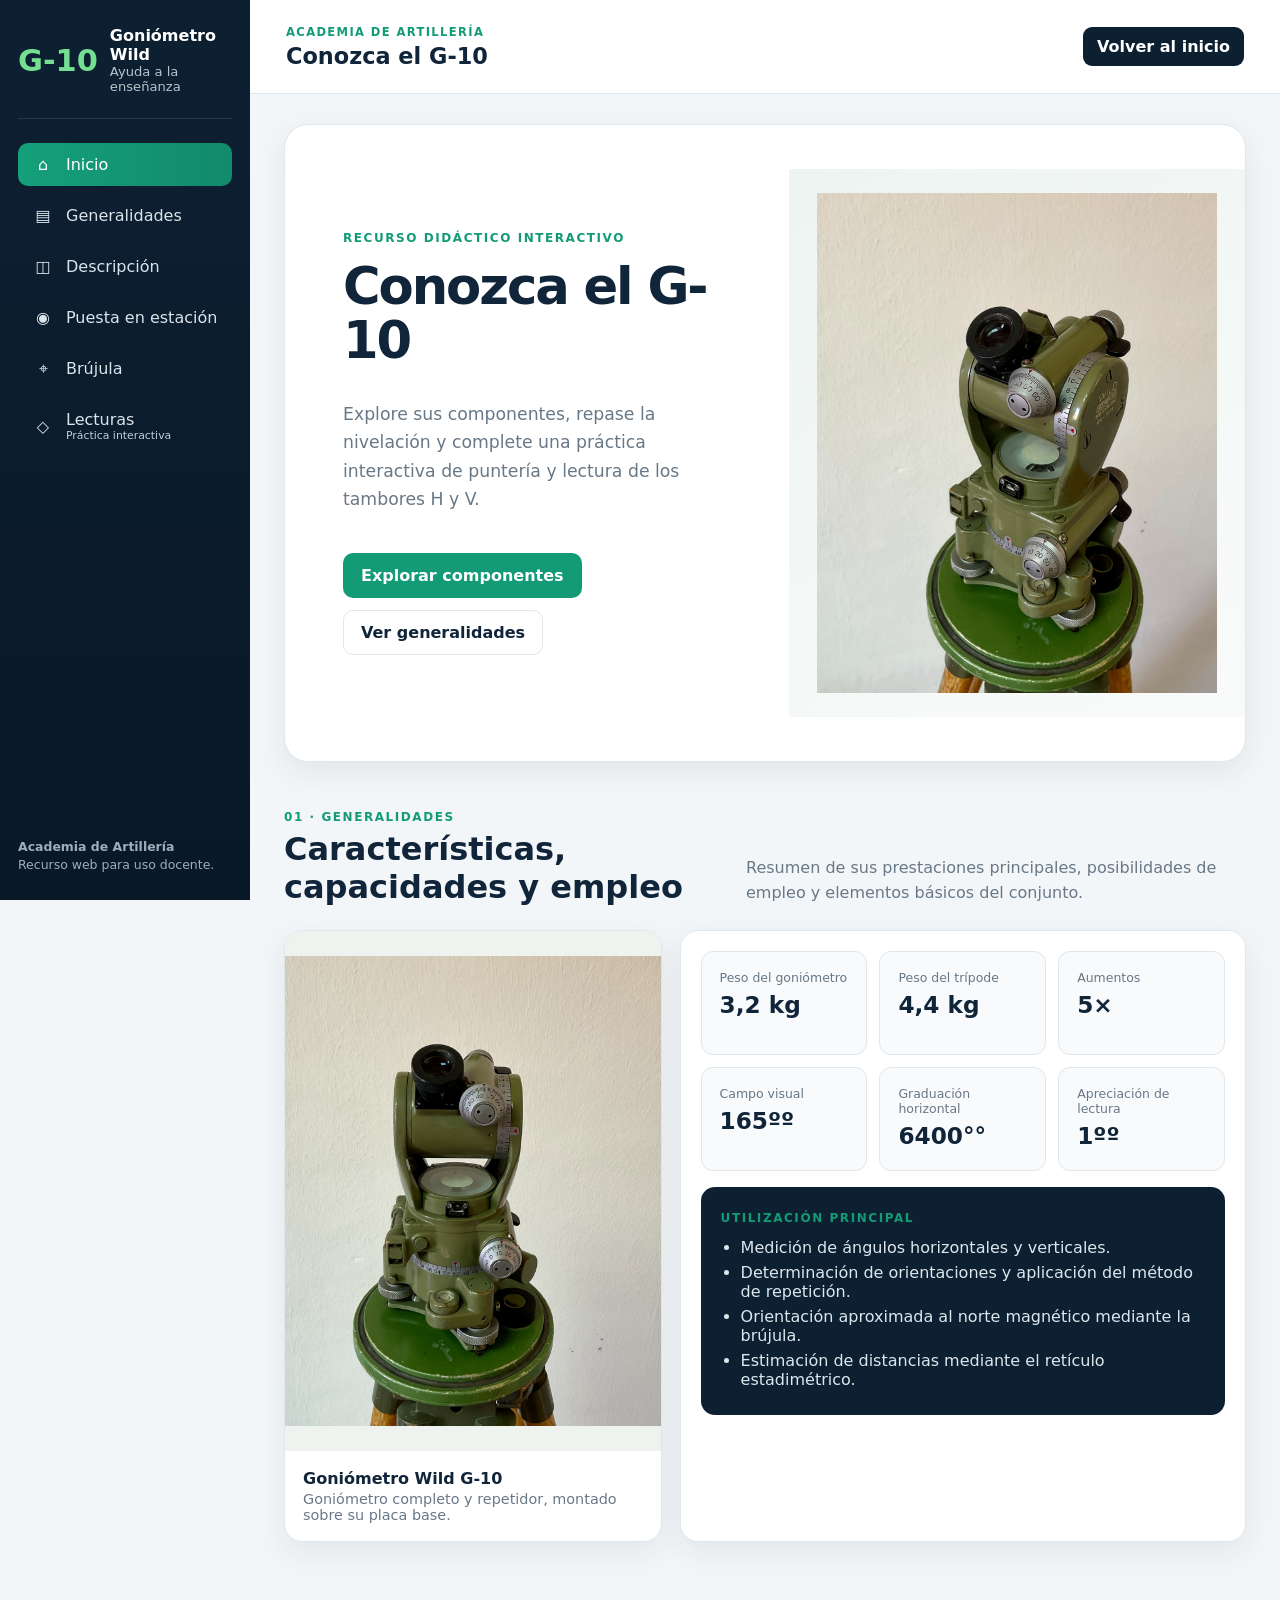
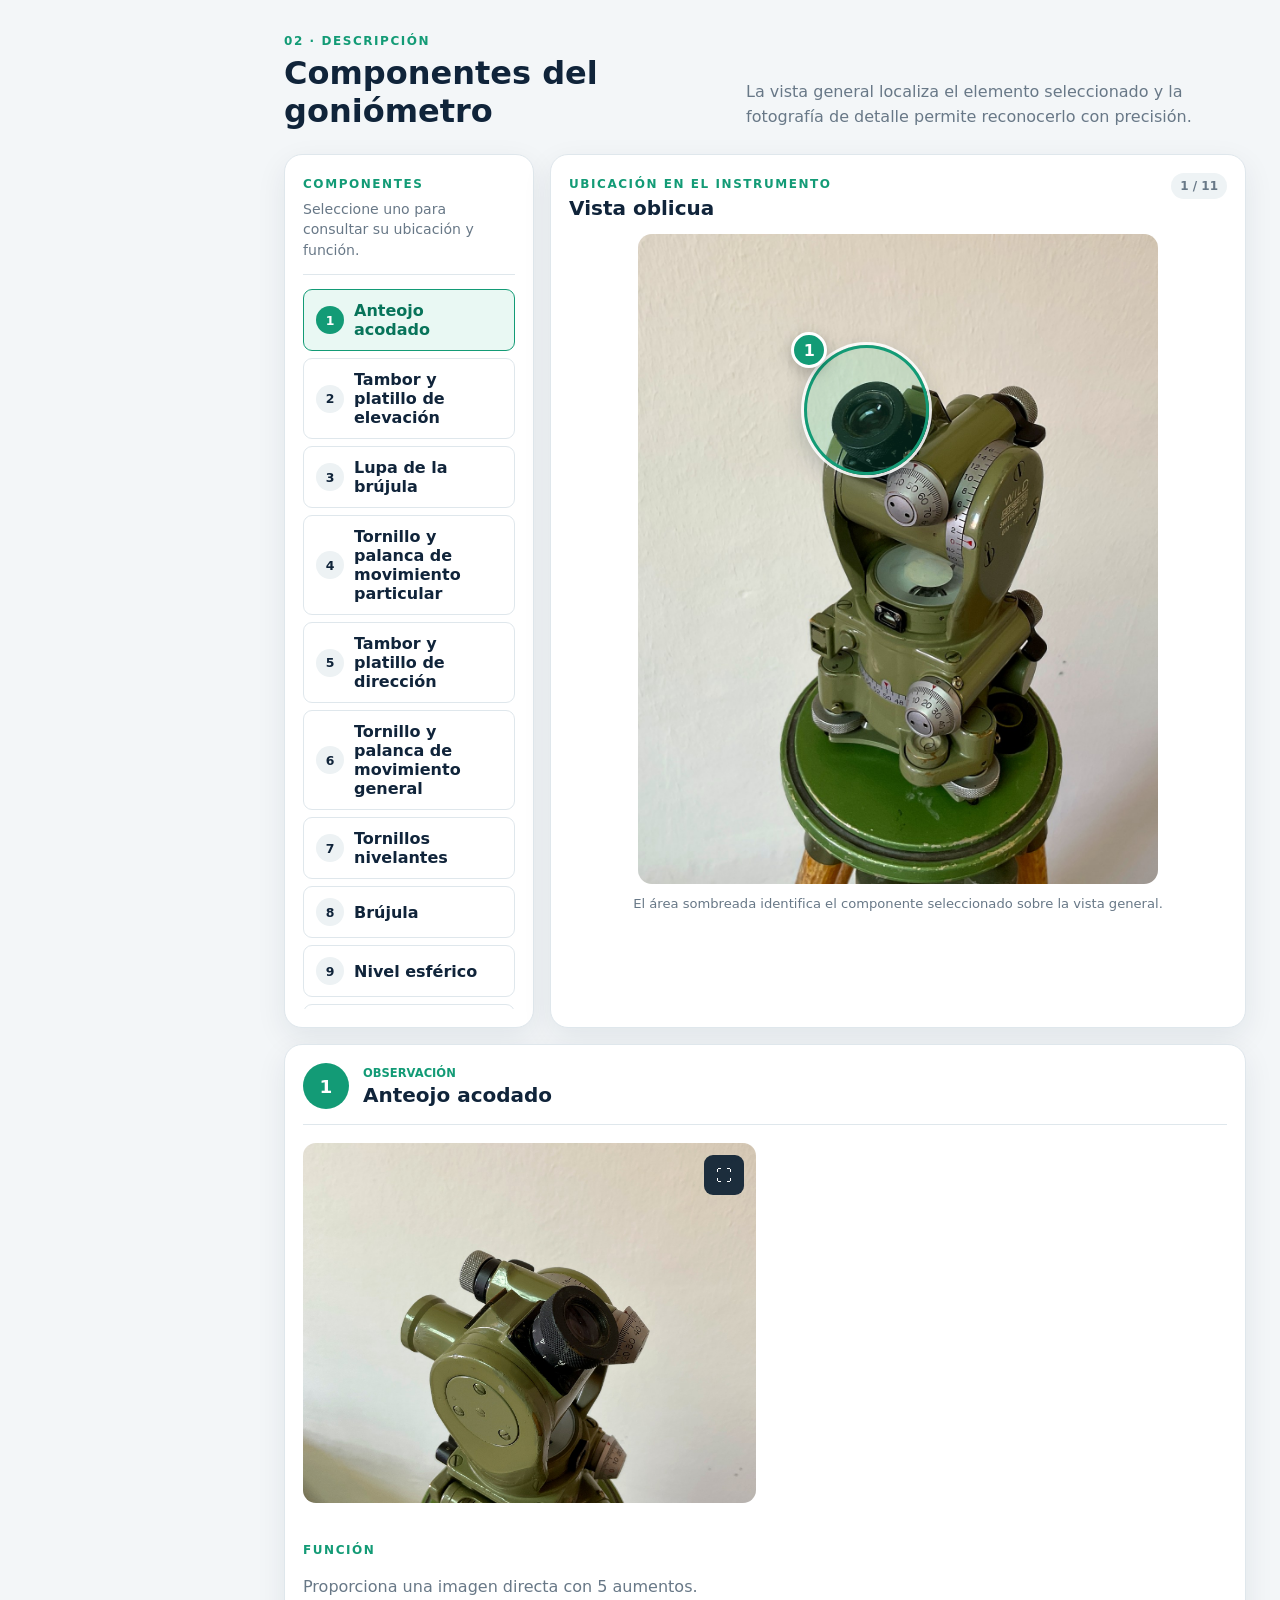
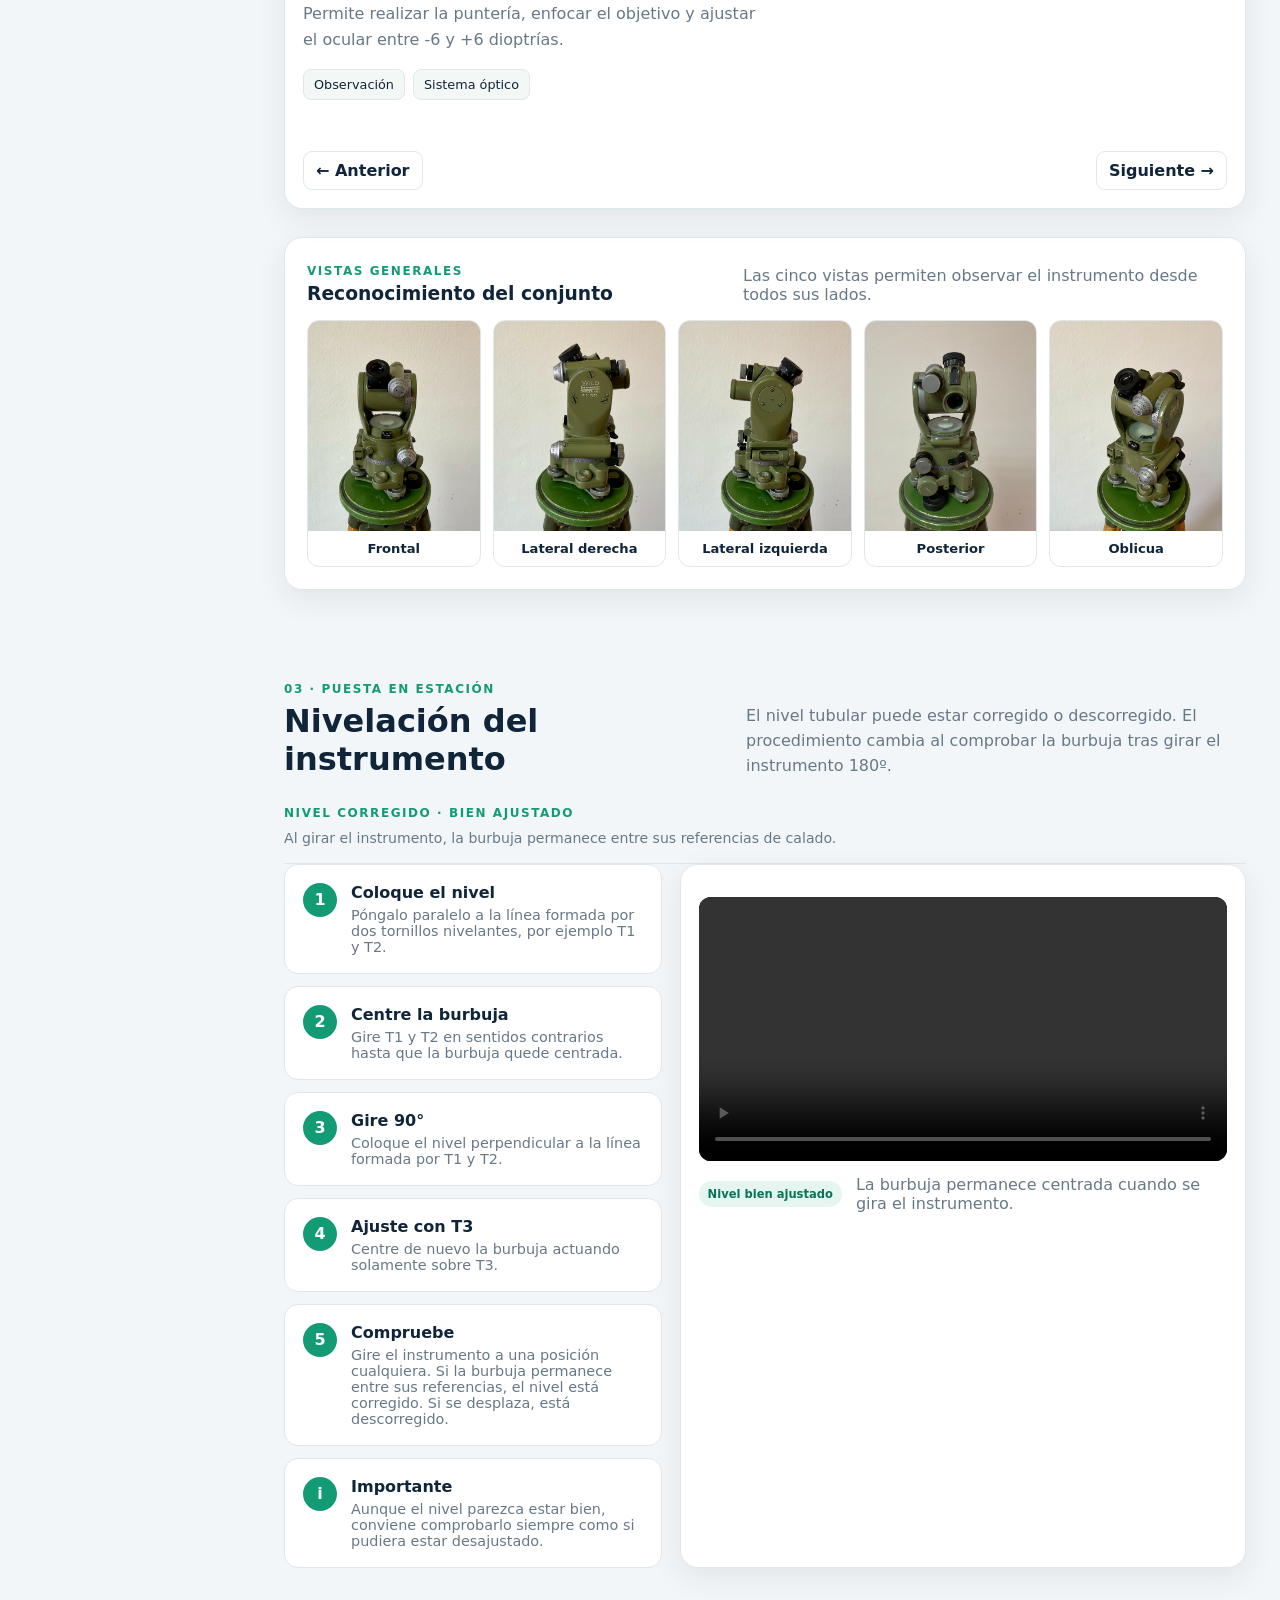
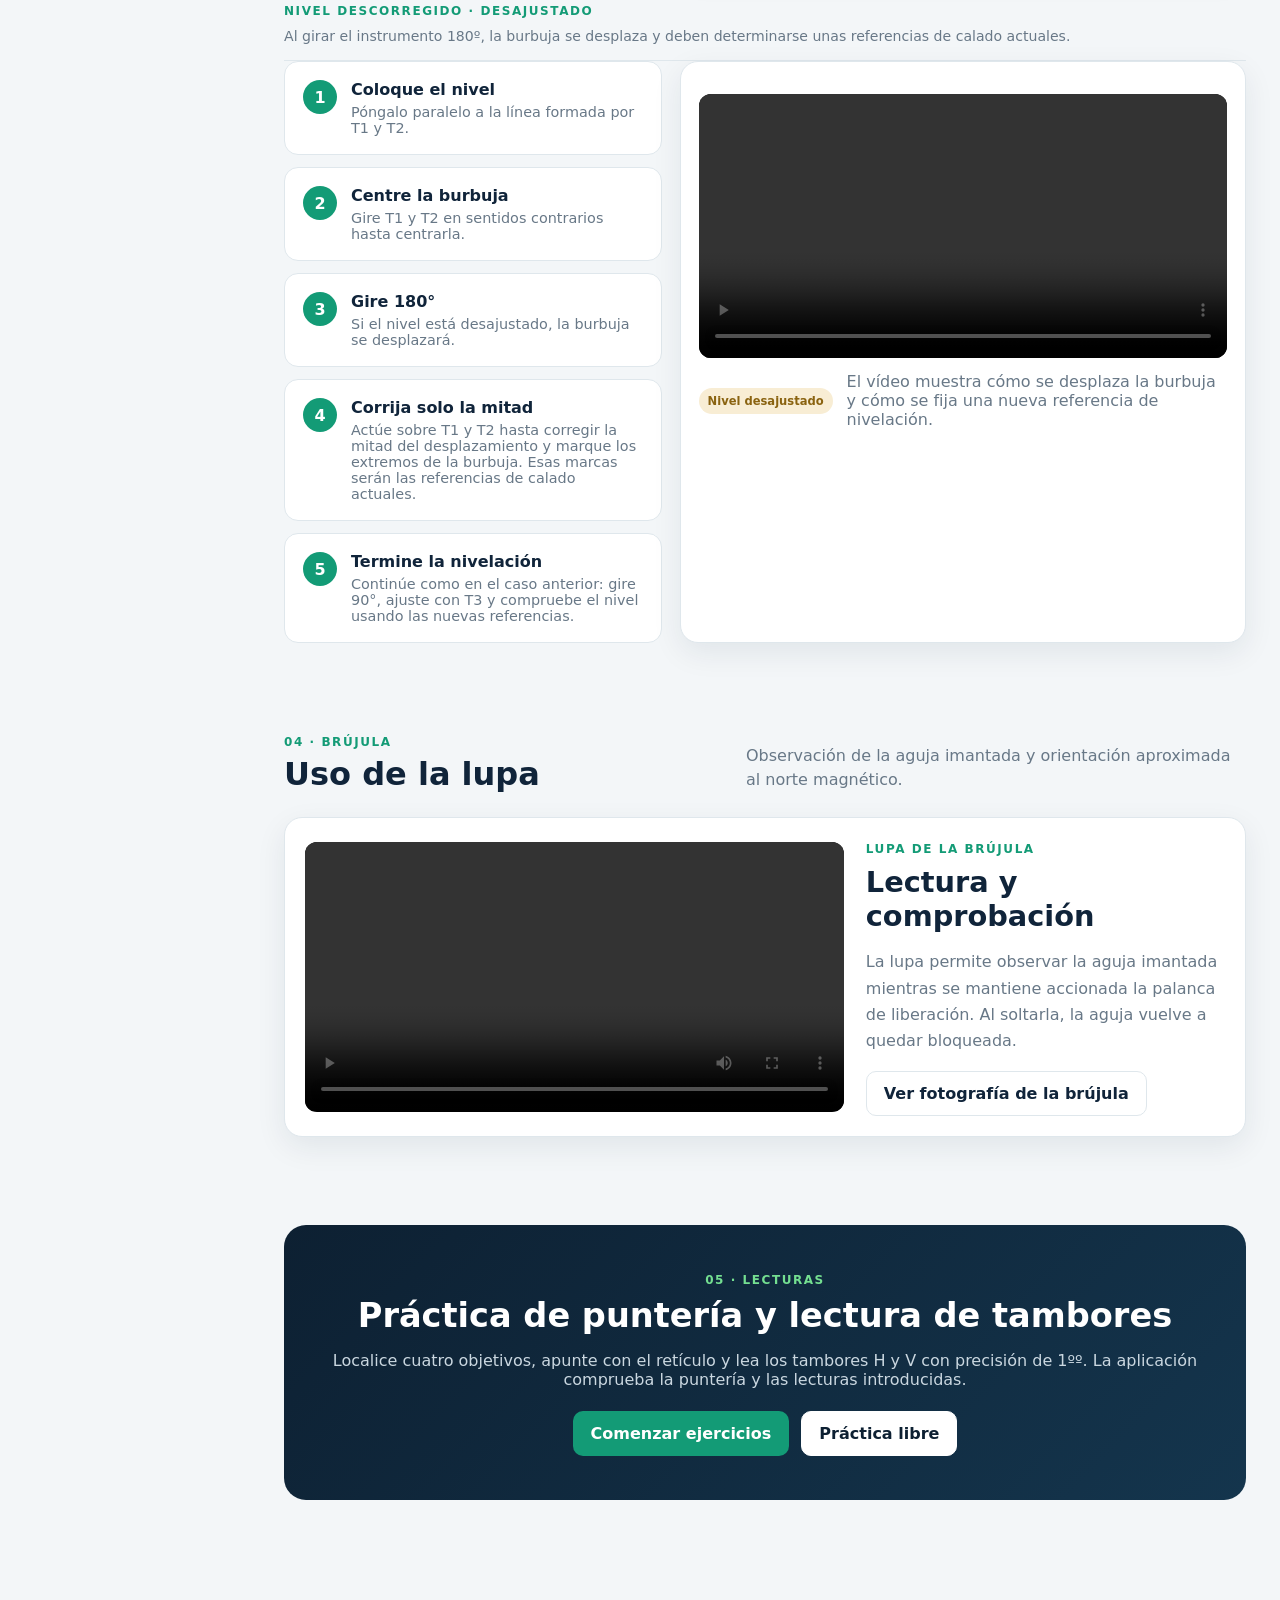
==== commit 6a204498: "Ajustes_2" ====
--- a/index.html
+++ b/index.html
@@ -62,9 +62,9 @@
         <div class="section-heading">
           <div>
             <span class="eyebrow">01 · Generalidades</span>
-            <h2>Características y empleo</h2>
-          </div>
-          <p>Resumen de las prestaciones principales y del material que compone el conjunto.</p>
+            <h2>Características, capacidades y empleo</h2>
+          </div>
+          <p>Resumen de sus prestaciones principales, posibilidades de empleo y elementos básicos del conjunto.</p>
         </div>
 
         <div class="general-layout">
@@ -72,7 +72,7 @@
             <img src="assets/images/nuevas/vista_frontal.jpg" alt="Vista frontal del goniómetro Wild G-10">
             <div>
               <strong>Goniómetro Wild G-10</strong>
-              <span>Instrumento montado sobre su base de apoyo.</span>
+              <span>Goniómetro completo y repetidor, montado sobre su placa base.</span>
             </div>
           </article>
 
@@ -81,17 +81,18 @@
               <article><span>Peso del goniómetro</span><strong>3,2 kg</strong></article>
               <article><span>Peso del trípode</span><strong>4,4 kg</strong></article>
               <article><span>Aumentos</span><strong>5×</strong></article>
-              <article><span>Campo visual</span><strong>165°°</strong></article>
+              <article><span>Campo visual</span><strong>165ºº</strong></article>
               <article><span>Graduación horizontal</span><strong>6400°°</strong></article>
-              <article><span>Precisión de lectura</span><strong>1°°</strong></article>
+              <article><span>Apreciación de lectura</span><strong>1ºº</strong></article>
             </div>
 
             <div class="use-card">
               <span class="mini-title">UTILIZACIÓN PRINCIPAL</span>
               <ul>
                 <li>Medición de ángulos horizontales y verticales.</li>
-                <li>Determinación de orientaciones.</li>
-                <li>Referencia al norte magnético mediante la brújula.</li>
+                <li>Determinación de orientaciones y aplicación del método de repetición.</li>
+                <li>Orientación aproximada al norte magnético mediante la brújula.</li>
+                <li>Estimación de distancias mediante el retículo estadimétrico.</li>
               </ul>
             </div>
           </div>
@@ -184,13 +185,13 @@
             <span class="eyebrow">03 · Puesta en estación</span>
             <h2>Nivelación del instrumento</h2>
           </div>
-          <p>El nivel puede estar bien ajustado o desajustado. En ambos casos se puede nivelar el goniómetro, pero cambia la forma de comprobar la burbuja.</p>
+          <p>El nivel tubular puede estar corregido o descorregido. El procedimiento cambia al comprobar la burbuja tras girar el instrumento 180º.</p>
         </div>
 
         <div class="procedure-case">
           <div class="panel-heading">
             <span class="mini-title">NIVEL CORREGIDO · BIEN AJUSTADO</span>
-            <p>Al girar el instrumento, la burbuja sigue centrada entre sus marcas.</p>
+            <p>Al girar el instrumento, la burbuja permanece entre sus referencias de calado.</p>
           </div>
 
           <div class="procedure-layout">
@@ -199,7 +200,7 @@
               <article><span>2</span><div><h3>Centre la burbuja</h3><p>Gire T1 y T2 en sentidos contrarios hasta que la burbuja quede centrada.</p></div></article>
               <article><span>3</span><div><h3>Gire 90°</h3><p>Coloque el nivel perpendicular a la línea formada por T1 y T2.</p></div></article>
               <article><span>4</span><div><h3>Ajuste con T3</h3><p>Centre de nuevo la burbuja actuando solamente sobre T3.</p></div></article>
-              <article><span>5</span><div><h3>Compruebe</h3><p>Gire el nivel a otra posición. Si la burbuja sigue centrada, el nivel está bien ajustado. Si se mueve, está desajustado.</p></div></article>
+              <article><span>5</span><div><h3>Compruebe</h3><p>Gire el instrumento a una posición cualquiera. Si la burbuja permanece entre sus referencias, el nivel está corregido. Si se desplaza, está descorregido.</p></div></article>
               <article><span>i</span><div><h3>Importante</h3><p>Aunque el nivel parezca estar bien, conviene comprobarlo siempre como si pudiera estar desajustado.</p></div></article>
             </div>
 
@@ -216,7 +217,7 @@
         <div class="procedure-case" style="margin-top:32px;">
           <div class="panel-heading">
             <span class="mini-title">NIVEL DESCORREGIDO · DESAJUSTADO</span>
-            <p>Al girar el nivel 180°, la burbuja se desplaza y hay que obtener unas nuevas referencias.</p>
+            <p>Al girar el instrumento 180º, la burbuja se desplaza y deben determinarse unas referencias de calado actuales.</p>
           </div>
 
           <div class="procedure-layout">
@@ -224,7 +225,7 @@
               <article><span>1</span><div><h3>Coloque el nivel</h3><p>Póngalo paralelo a la línea formada por T1 y T2.</p></div></article>
               <article><span>2</span><div><h3>Centre la burbuja</h3><p>Gire T1 y T2 en sentidos contrarios hasta centrarla.</p></div></article>
               <article><span>3</span><div><h3>Gire 180°</h3><p>Si el nivel está desajustado, la burbuja se desplazará.</p></div></article>
-              <article><span>4</span><div><h3>Corrija solo la mitad</h3><p>Mueva T1 y T2 hasta corregir la mitad del desplazamiento. La nueva posición de la burbuja será la referencia que debe utilizar.</p></div></article>
+              <article><span>4</span><div><h3>Corrija solo la mitad</h3><p>Actúe sobre T1 y T2 hasta corregir la mitad del desplazamiento y marque los extremos de la burbuja. Esas marcas serán las referencias de calado actuales.</p></div></article>
               <article><span>5</span><div><h3>Termine la nivelación</h3><p>Continúe como en el caso anterior: gire 90°, ajuste con T3 y compruebe el nivel usando las nuevas referencias.</p></div></article>
             </div>
 
@@ -245,7 +246,7 @@
             <span class="eyebrow">04 · Brújula</span>
             <h2>Uso de la lupa</h2>
           </div>
-          <p>Visualización de la brújula integrada y apoyo a la orientación magnética.</p>
+          <p>Observación de la aguja imantada y orientación aproximada al norte magnético.</p>
         </div>
 
         <div class="feature-card">
@@ -253,7 +254,7 @@
           <div>
             <span class="mini-title">LUPA DE LA BRÚJULA</span>
             <h3>Lectura y comprobación</h3>
-            <p>La lupa permite observar la brújula del goniómetro y comprobar su posición durante la orientación.</p>
+            <p>La lupa permite observar la aguja imantada mientras se mantiene accionada la palanca de liberación. Al soltarla, la aguja vuelve a quedar bloqueada.</p>
             <button class="button secondary" id="openCompassPhoto">Ver fotografía de la brújula</button>
           </div>
         </div>
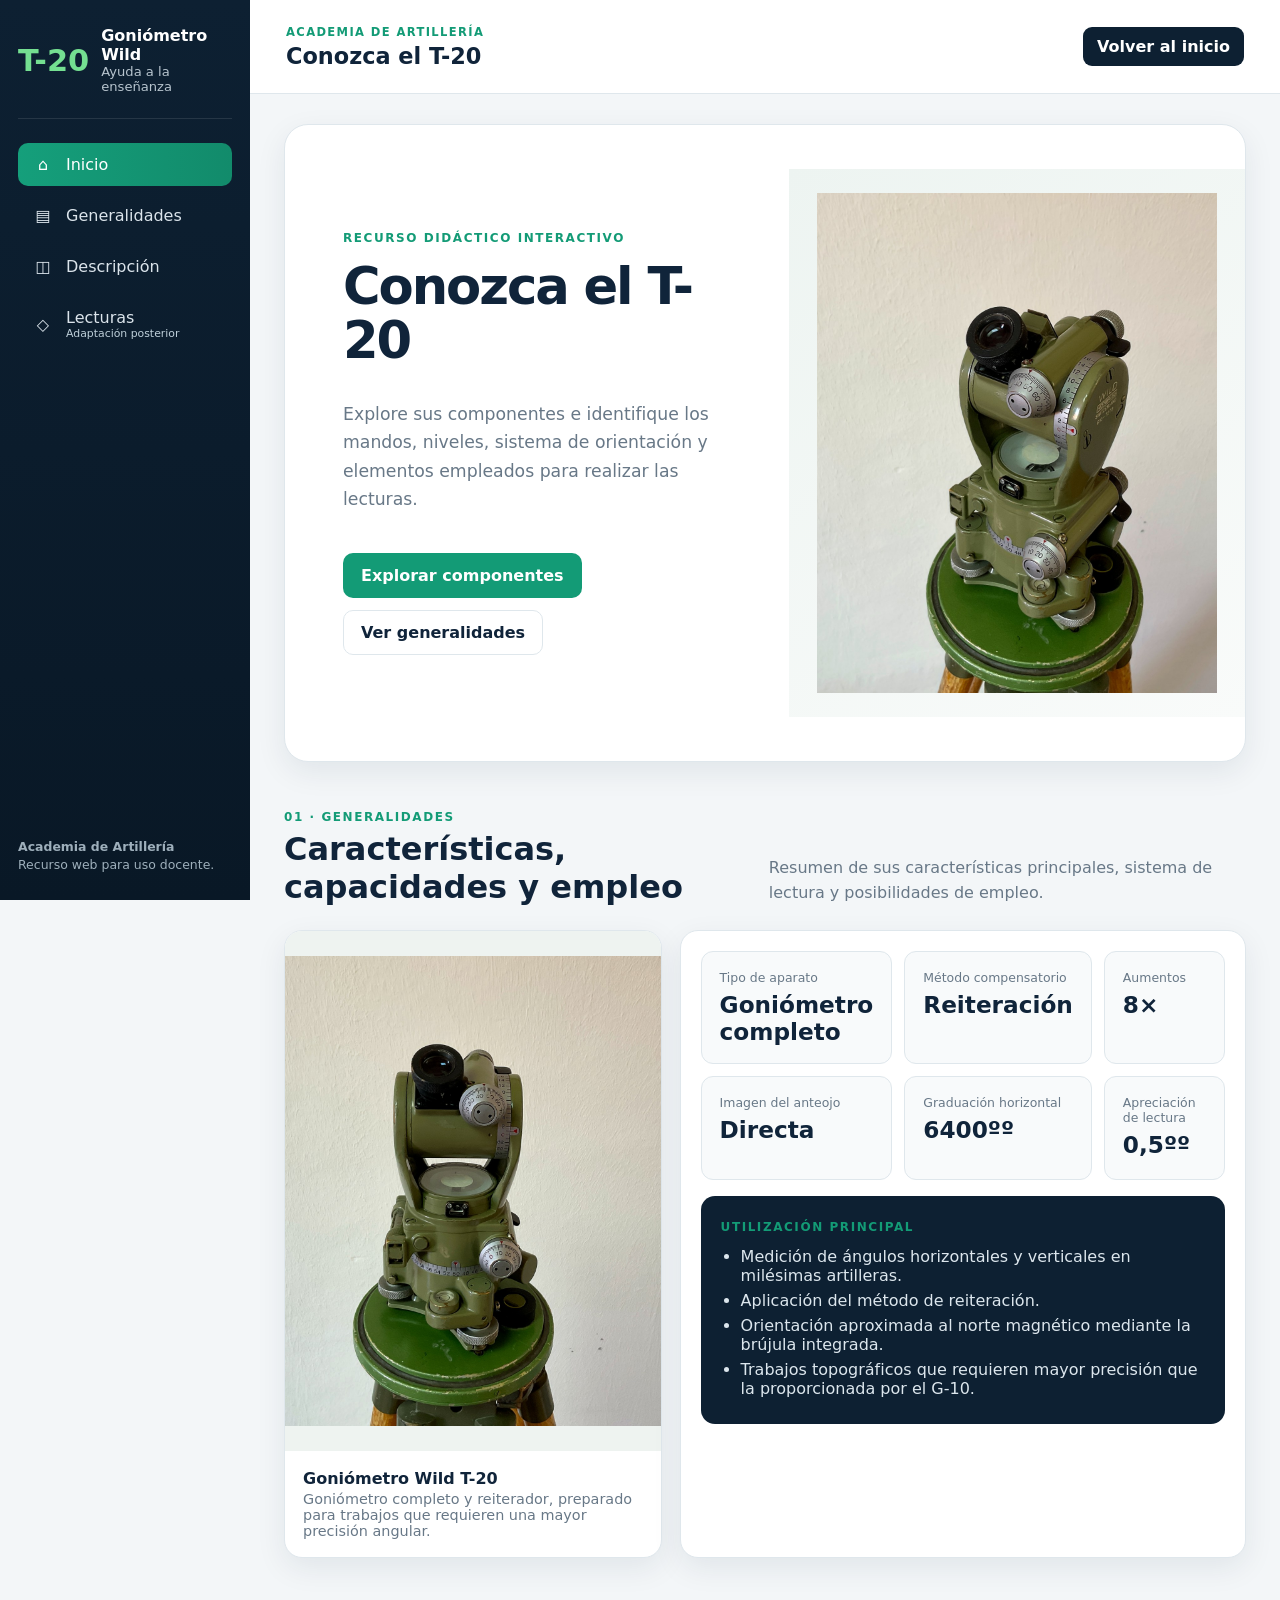
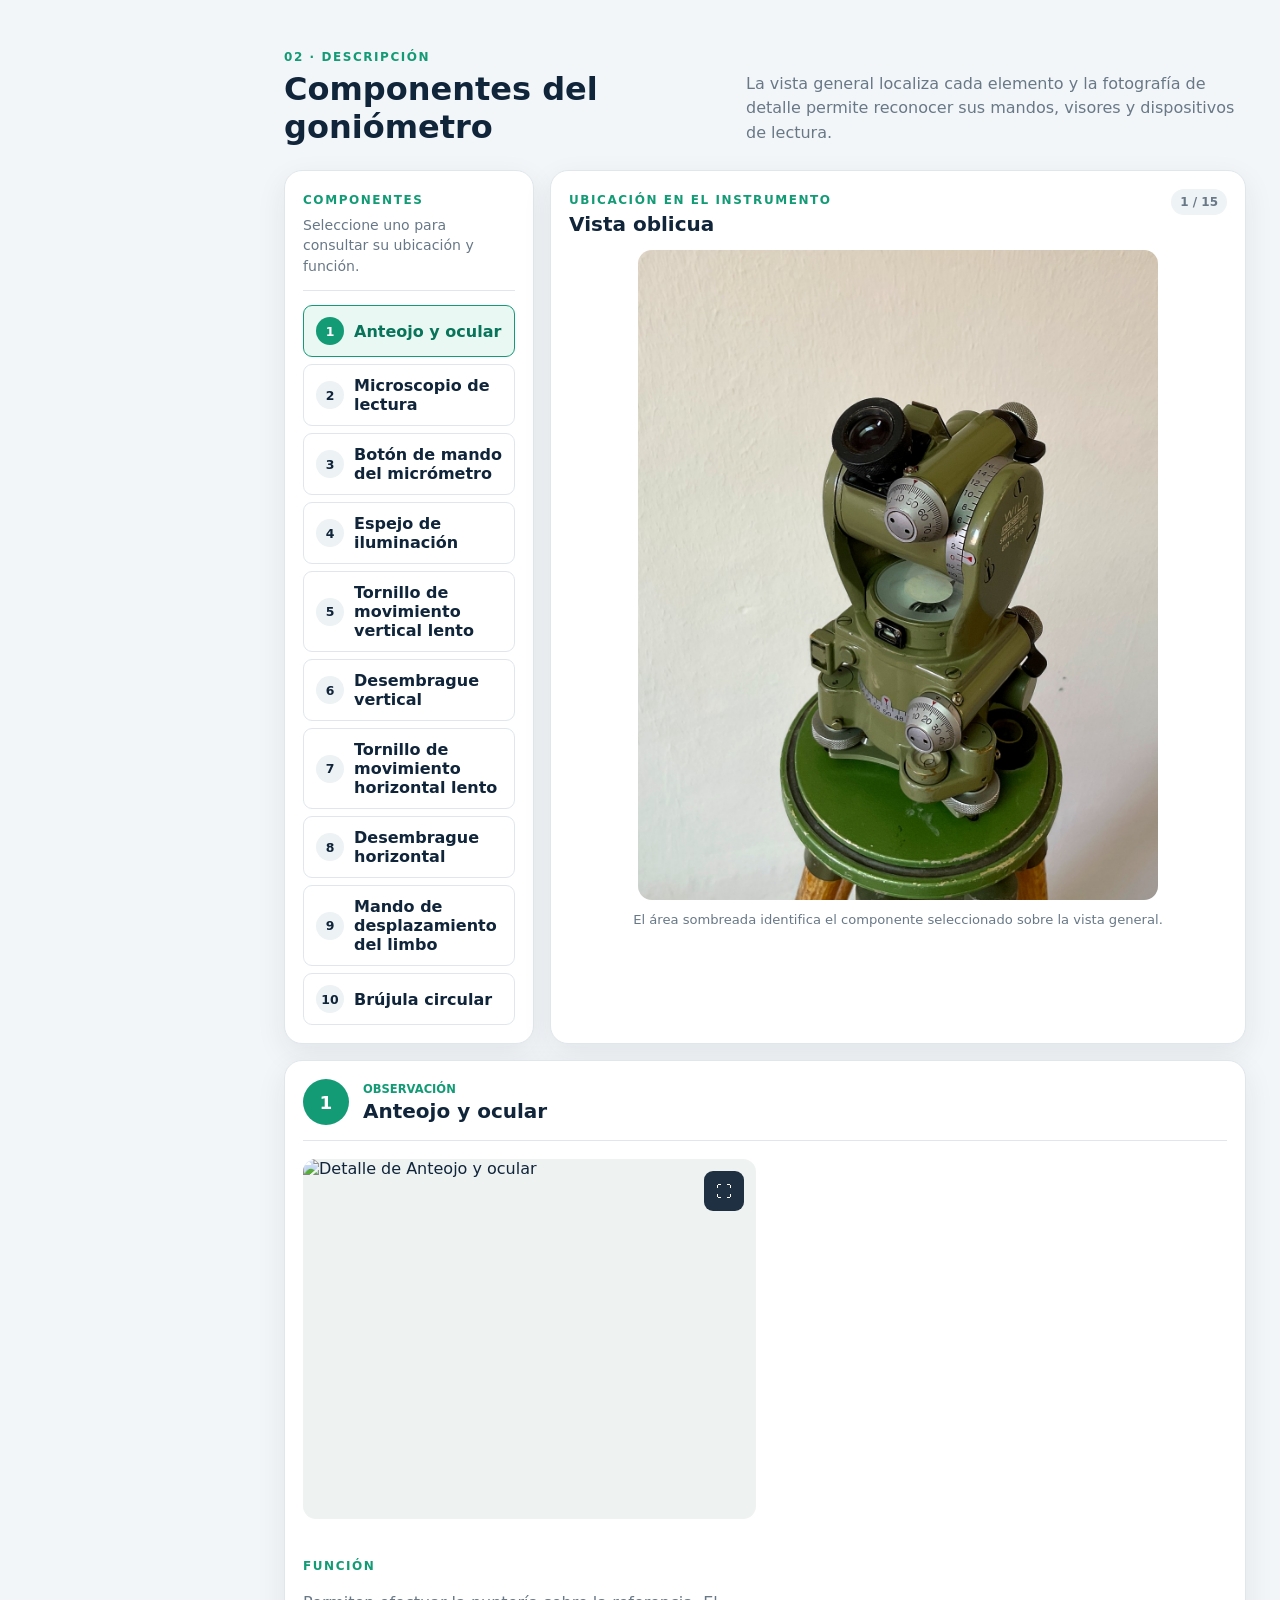
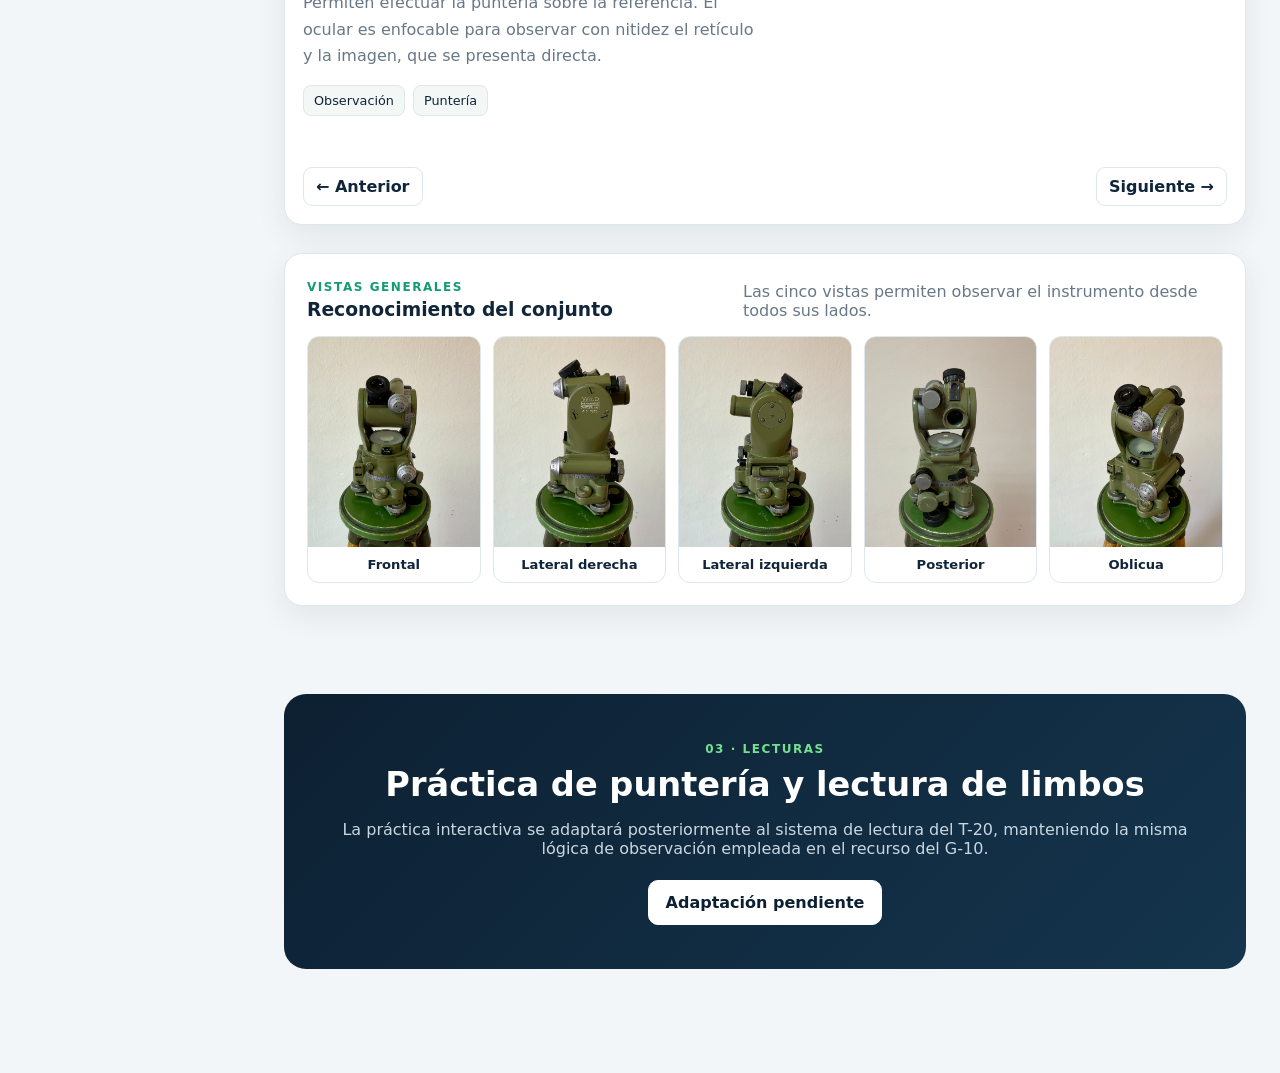
==== commit 4ca879eb: "Adaptación a T20" ====
--- a/index.html
+++ b/index.html
@@ -3,14 +3,14 @@
 <head>
   <meta charset="utf-8">
   <meta name="viewport" content="width=device-width, initial-scale=1">
-  <meta name="description" content="Ayuda a la enseñanza sobre el goniómetro Wild G-10">
-  <title>Goniómetro Wild G-10</title>
+  <meta name="description" content="Ayuda a la enseñanza sobre el goniómetro Wild T-20">
+  <title>Goniómetro Wild T-20</title>
   <link rel="stylesheet" href="styles.css">
 </head>
 <body>
   <aside class="sidebar" id="sidebar">
     <div class="brand">
-      <div class="brand-mark">G-10</div>
+      <div class="brand-mark">T-20</div>
       <div>
         <strong>Goniómetro Wild</strong>
         <span>Ayuda a la enseñanza</span>
@@ -21,9 +21,7 @@
       <a href="#inicio" class="nav-link active"><span>⌂</span>Inicio</a>
       <a href="#generalidades" class="nav-link"><span>▤</span>Generalidades</a>
       <a href="#descripcion" class="nav-link"><span>◫</span>Descripción</a>
-      <a href="#puesta-estacion" class="nav-link"><span>◉</span>Puesta en estación</a>
-      <a href="#brujula" class="nav-link"><span>⌖</span>Brújula</a>
-      <a href="practica/ejercicios.html" class="nav-link"><span>◇</span><span>Lecturas<small>Práctica interactiva</small></span></a>
+      <a href="#fase2" class="nav-link"><span>◇</span><span>Lecturas<small>Adaptación posterior</small></span></a>
     </nav>
 
     <div class="sidebar-note">
@@ -37,7 +35,7 @@
       <button id="menuButton" class="menu-button" aria-label="Abrir menú">☰</button>
       <div>
         <p class="top-kicker">Academia de Artillería</p>
-        <h1 id="pageTitle">Goniómetro Wild G-10</h1>
+        <h1 id="pageTitle">Goniómetro Wild T-20</h1>
       </div>
       <a href="#inicio" class="top-link">Volver al inicio</a>
     </header>
@@ -46,15 +44,15 @@
       <section id="inicio" class="page-section hero">
         <div class="hero-copy">
           <span class="eyebrow">Recurso didáctico interactivo</span>
-          <h2>Conozca el G-10 </h2>
-          <p>Explore sus componentes, repase la nivelación y complete una práctica interactiva de puntería y lectura de los tambores H y V.</p>
+          <h2>Conozca el T-20</h2>
+          <p>Explore sus componentes e identifique los mandos, niveles, sistema de orientación y elementos empleados para realizar las lecturas.</p>
           <div class="actions">
             <a href="#descripcion" class="button primary">Explorar componentes</a>
             <a href="#generalidades" class="button secondary">Ver generalidades</a>
           </div>
         </div>
         <figure class="hero-image">
-          <img src="assets/images/nuevas/vista_oblicua.jpg" alt="Vista oblicua del goniómetro Wild G-10">
+          <img src="assets/images/nuevas/vista_oblicua.jpg" alt="Vista oblicua del goniómetro Wild T-20">
         </figure>
       </section>
 
@@ -64,35 +62,35 @@
             <span class="eyebrow">01 · Generalidades</span>
             <h2>Características, capacidades y empleo</h2>
           </div>
-          <p>Resumen de sus prestaciones principales, posibilidades de empleo y elementos básicos del conjunto.</p>
+          <p>Resumen de sus características principales, sistema de lectura y posibilidades de empleo.</p>
         </div>
 
         <div class="general-layout">
           <article class="photo-card">
-            <img src="assets/images/nuevas/vista_frontal.jpg" alt="Vista frontal del goniómetro Wild G-10">
+            <img src="assets/images/nuevas/vista_frontal.jpg" alt="Vista frontal del goniómetro Wild T-20">
             <div>
-              <strong>Goniómetro Wild G-10</strong>
-              <span>Goniómetro completo y repetidor, montado sobre su placa base.</span>
+              <strong>Goniómetro Wild T-20</strong>
+              <span>Goniómetro completo y reiterador, preparado para trabajos que requieren una mayor precisión angular.</span>
             </div>
           </article>
 
           <div class="spec-panel">
             <div class="spec-grid">
-              <article><span>Peso del goniómetro</span><strong>3,2 kg</strong></article>
-              <article><span>Peso del trípode</span><strong>4,4 kg</strong></article>
-              <article><span>Aumentos</span><strong>5×</strong></article>
-              <article><span>Campo visual</span><strong>165ºº</strong></article>
-              <article><span>Graduación horizontal</span><strong>6400°°</strong></article>
-              <article><span>Apreciación de lectura</span><strong>1ºº</strong></article>
+              <article><span>Tipo de aparato</span><strong>Goniómetro completo</strong></article>
+              <article><span>Método compensatorio</span><strong>Reiteración</strong></article>
+              <article><span>Aumentos</span><strong>8×</strong></article>
+              <article><span>Imagen del anteojo</span><strong>Directa</strong></article>
+              <article><span>Graduación horizontal</span><strong>6400ºº</strong></article>
+              <article><span>Apreciación de lectura</span><strong>0,5ºº</strong></article>
             </div>
 
             <div class="use-card">
               <span class="mini-title">UTILIZACIÓN PRINCIPAL</span>
               <ul>
-                <li>Medición de ángulos horizontales y verticales.</li>
-                <li>Determinación de orientaciones y aplicación del método de repetición.</li>
-                <li>Orientación aproximada al norte magnético mediante la brújula.</li>
-                <li>Estimación de distancias mediante el retículo estadimétrico.</li>
+                <li>Medición de ángulos horizontales y verticales en milésimas artilleras.</li>
+                <li>Aplicación del método de reiteración.</li>
+                <li>Orientación aproximada al norte magnético mediante la brújula integrada.</li>
+                <li>Trabajos topográficos que requieren mayor precisión que la proporcionada por el G-10.</li>
               </ul>
             </div>
           </div>
@@ -105,7 +103,7 @@
             <span class="eyebrow">02 · Descripción</span>
             <h2>Componentes del goniómetro</h2>
           </div>
-          <p>La vista general localiza el elemento seleccionado y la fotografía de detalle permite reconocerlo con precisión.</p>
+          <p>La vista general localiza cada elemento y la fotografía de detalle permite reconocer sus mandos, visores y dispositivos de lectura.</p>
         </div>
 
         <div class="component-explorer">
@@ -126,7 +124,7 @@
               <span id="componentCounter" class="counter">1 / 11</span>
             </div>
             <div class="location-stage">
-              <img id="locationImage" src="assets/images/nuevas/vista_oblicua.jpg" alt="Vista general del goniómetro">
+              <img id="locationImage" src="assets/images/nuevas/vista_oblicua.jpg" alt="Vista general del goniómetro Wild T-20">
               <div id="locationOverlay" class="location-overlay" aria-hidden="true"></div>
             </div>
             <p class="location-note">El área sombreada identifica el componente seleccionado sobre la vista general.</p>
@@ -170,16 +168,16 @@
             <p>Las cinco vistas permiten observar el instrumento desde todos sus lados.</p>
           </div>
           <div class="views-grid">
-            <button data-image="assets/images/nuevas/vista_frontal.jpg" data-title="Vista frontal"><img src="assets/images/nuevas/vista_frontal.jpg" alt="Vista frontal"><span>Frontal</span></button>
-            <button data-image="assets/images/nuevas/vista_lateral_derecha.jpg" data-title="Vista lateral derecha"><img src="assets/images/nuevas/vista_lateral_derecha.jpg" alt="Vista lateral derecha"><span>Lateral derecha</span></button>
-            <button data-image="assets/images/nuevas/vista_lateral_izquierda.jpg" data-title="Vista lateral izquierda"><img src="assets/images/nuevas/vista_lateral_izquierda.jpg" alt="Vista lateral izquierda"><span>Lateral izquierda</span></button>
-            <button data-image="assets/images/nuevas/vista_posterior.jpg" data-title="Vista posterior"><img src="assets/images/nuevas/vista_posterior.jpg" alt="Vista posterior"><span>Posterior</span></button>
-            <button data-image="assets/images/nuevas/vista_oblicua.jpg" data-title="Vista oblicua"><img src="assets/images/nuevas/vista_oblicua.jpg" alt="Vista oblicua"><span>Oblicua</span></button>
-          </div>
-        </div>
-      </section>
-
-      <section id="puesta-estacion" class="page-section">
+            <button data-image="assets/images/nuevas/vista_frontal.jpg" data-title="Vista frontal"><img src="assets/images/nuevas/vista_frontal.jpg" alt="Vista frontal del T-20"><span>Frontal</span></button>
+            <button data-image="assets/images/nuevas/vista_lateral_derecha.jpg" data-title="Vista lateral derecha"><img src="assets/images/nuevas/vista_lateral_derecha.jpg" alt="Vista lateral derecha del T-20"><span>Lateral derecha</span></button>
+            <button data-image="assets/images/nuevas/vista_lateral_izquierda.jpg" data-title="Vista lateral izquierda"><img src="assets/images/nuevas/vista_lateral_izquierda.jpg" alt="Vista lateral izquierda del T-20"><span>Lateral izquierda</span></button>
+            <button data-image="assets/images/nuevas/vista_posterior.jpg" data-title="Vista posterior"><img src="assets/images/nuevas/vista_posterior.jpg" alt="Vista posterior del T-20"><span>Posterior</span></button>
+            <button data-image="assets/images/nuevas/vista_oblicua.jpg" data-title="Vista oblicua"><img src="assets/images/nuevas/vista_oblicua.jpg" alt="Vista oblicua del T-20"><span>Oblicua</span></button>
+          </div>
+        </div>
+      </section>
+
+      <section id="puesta-estacion" class="page-section" hidden>
         <div class="section-heading">
           <div>
             <span class="eyebrow">03 · Puesta en estación</span>
@@ -240,7 +238,7 @@
         </div>
       </section>
 
-      <section id="brujula" class="page-section">
+      <section id="brujula" class="page-section" hidden>
         <div class="section-heading">
           <div>
             <span class="eyebrow">04 · Brújula</span>
@@ -262,12 +260,11 @@
 
       <section id="fase2" class="page-section">
         <div class="phase-card">
-          <span class="eyebrow">05 · Lecturas</span>
-          <h2>Práctica de puntería y lectura de tambores</h2>
-          <p>Localice cuatro objetivos, apunte con el retículo y lea los tambores H y V con precisión de 1ºº. La aplicación comprueba la puntería y las lecturas introducidas.</p>
+          <span class="eyebrow">03 · Lecturas</span>
+          <h2>Práctica de puntería y lectura de limbos</h2>
+          <p>La práctica interactiva se adaptará posteriormente al sistema de lectura del T-20, manteniendo la misma lógica de observación empleada en el recurso del G-10.</p>
           <div class="actions">
-            <a class="button primary" href="practica/ejercicios.html">Comenzar ejercicios</a>
-            <a class="button secondary" href="practica/index.html">Práctica libre</a>
+            <span class="button secondary" aria-disabled="true">Adaptación pendiente</span>
           </div>
         </div>
       </section>
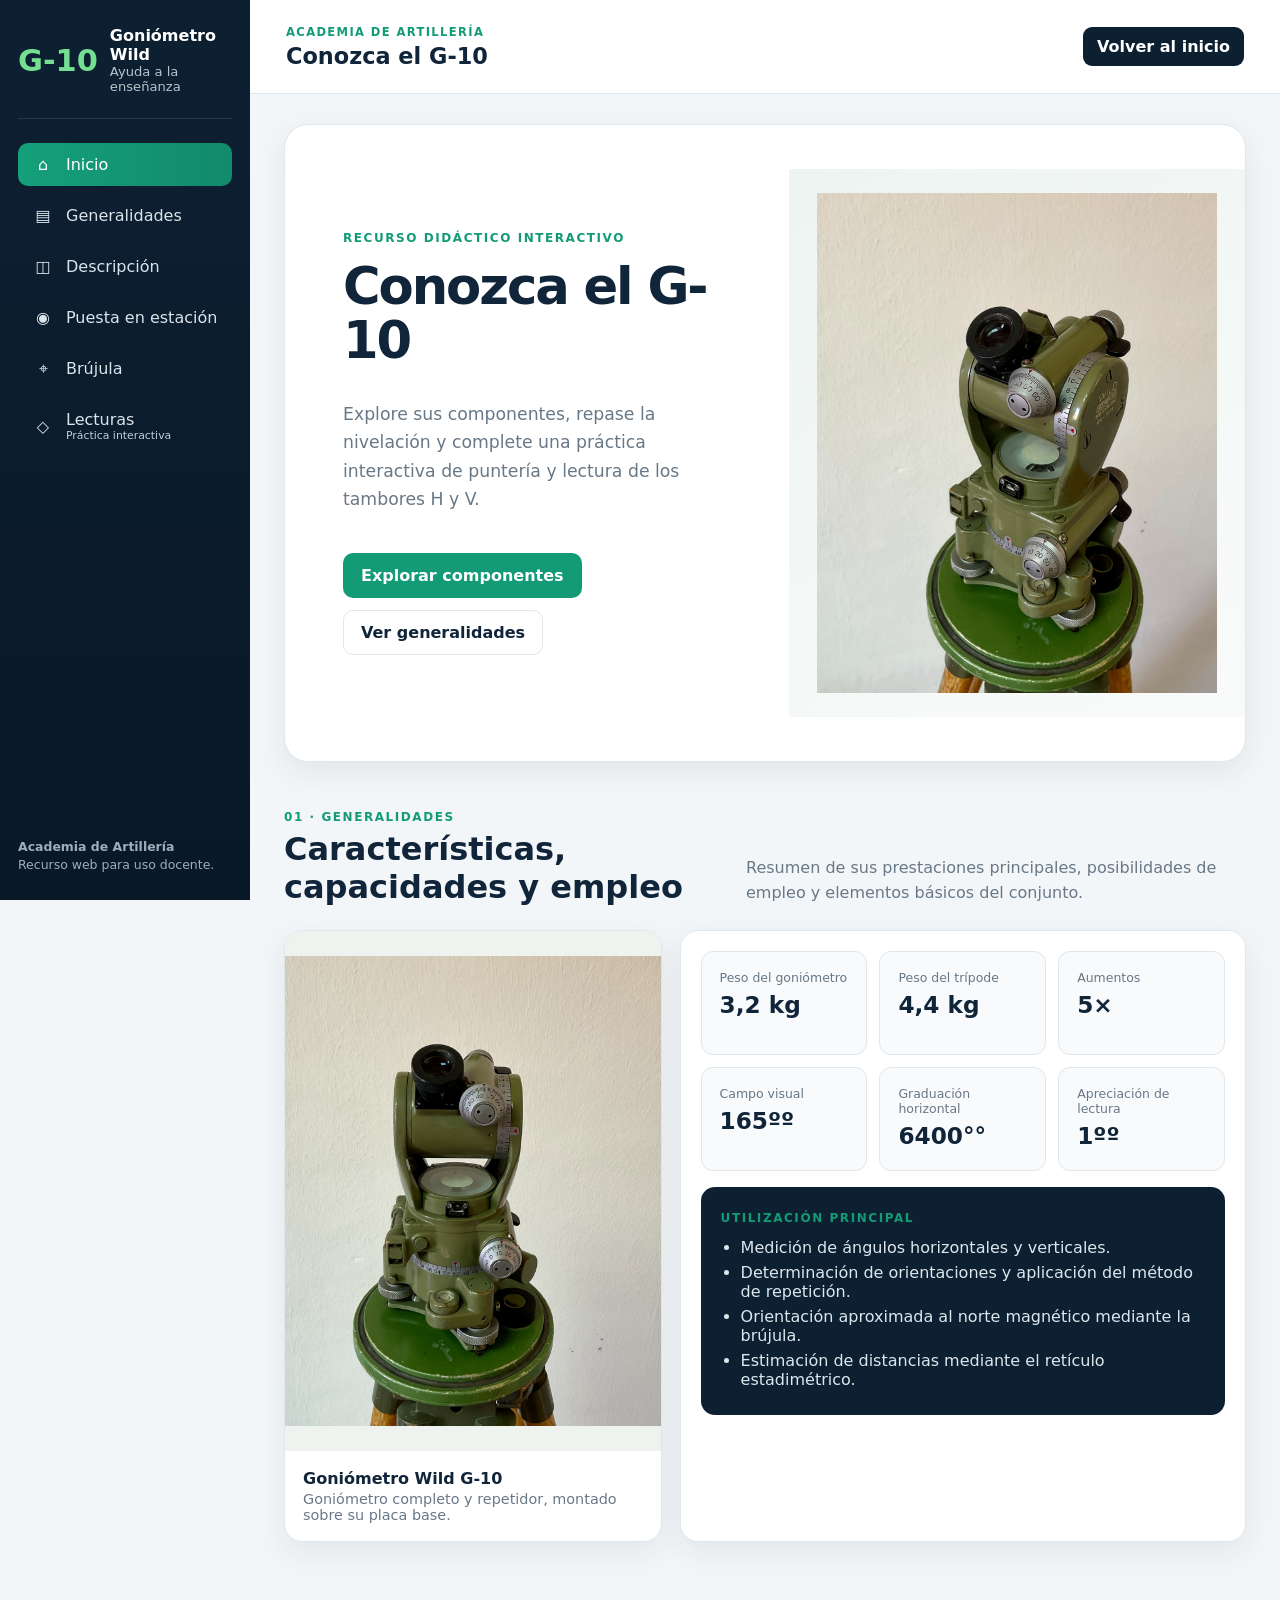
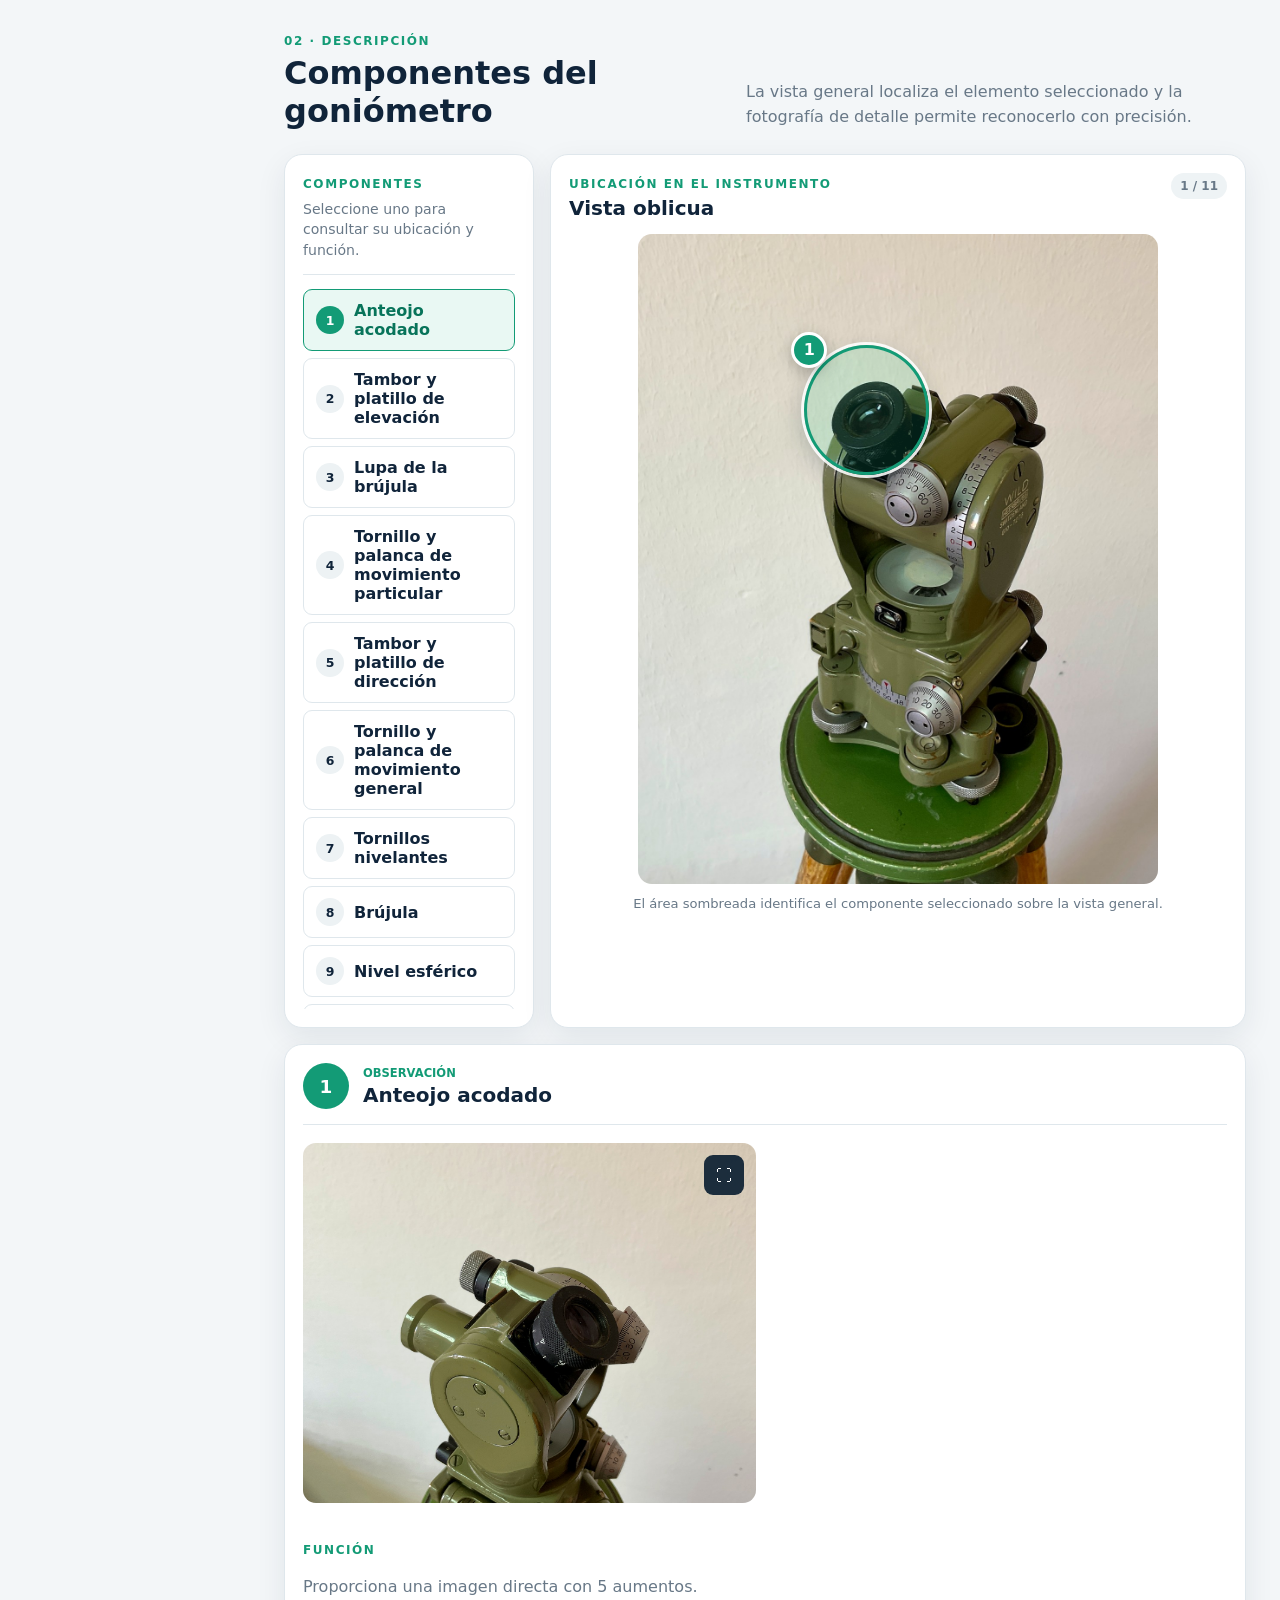
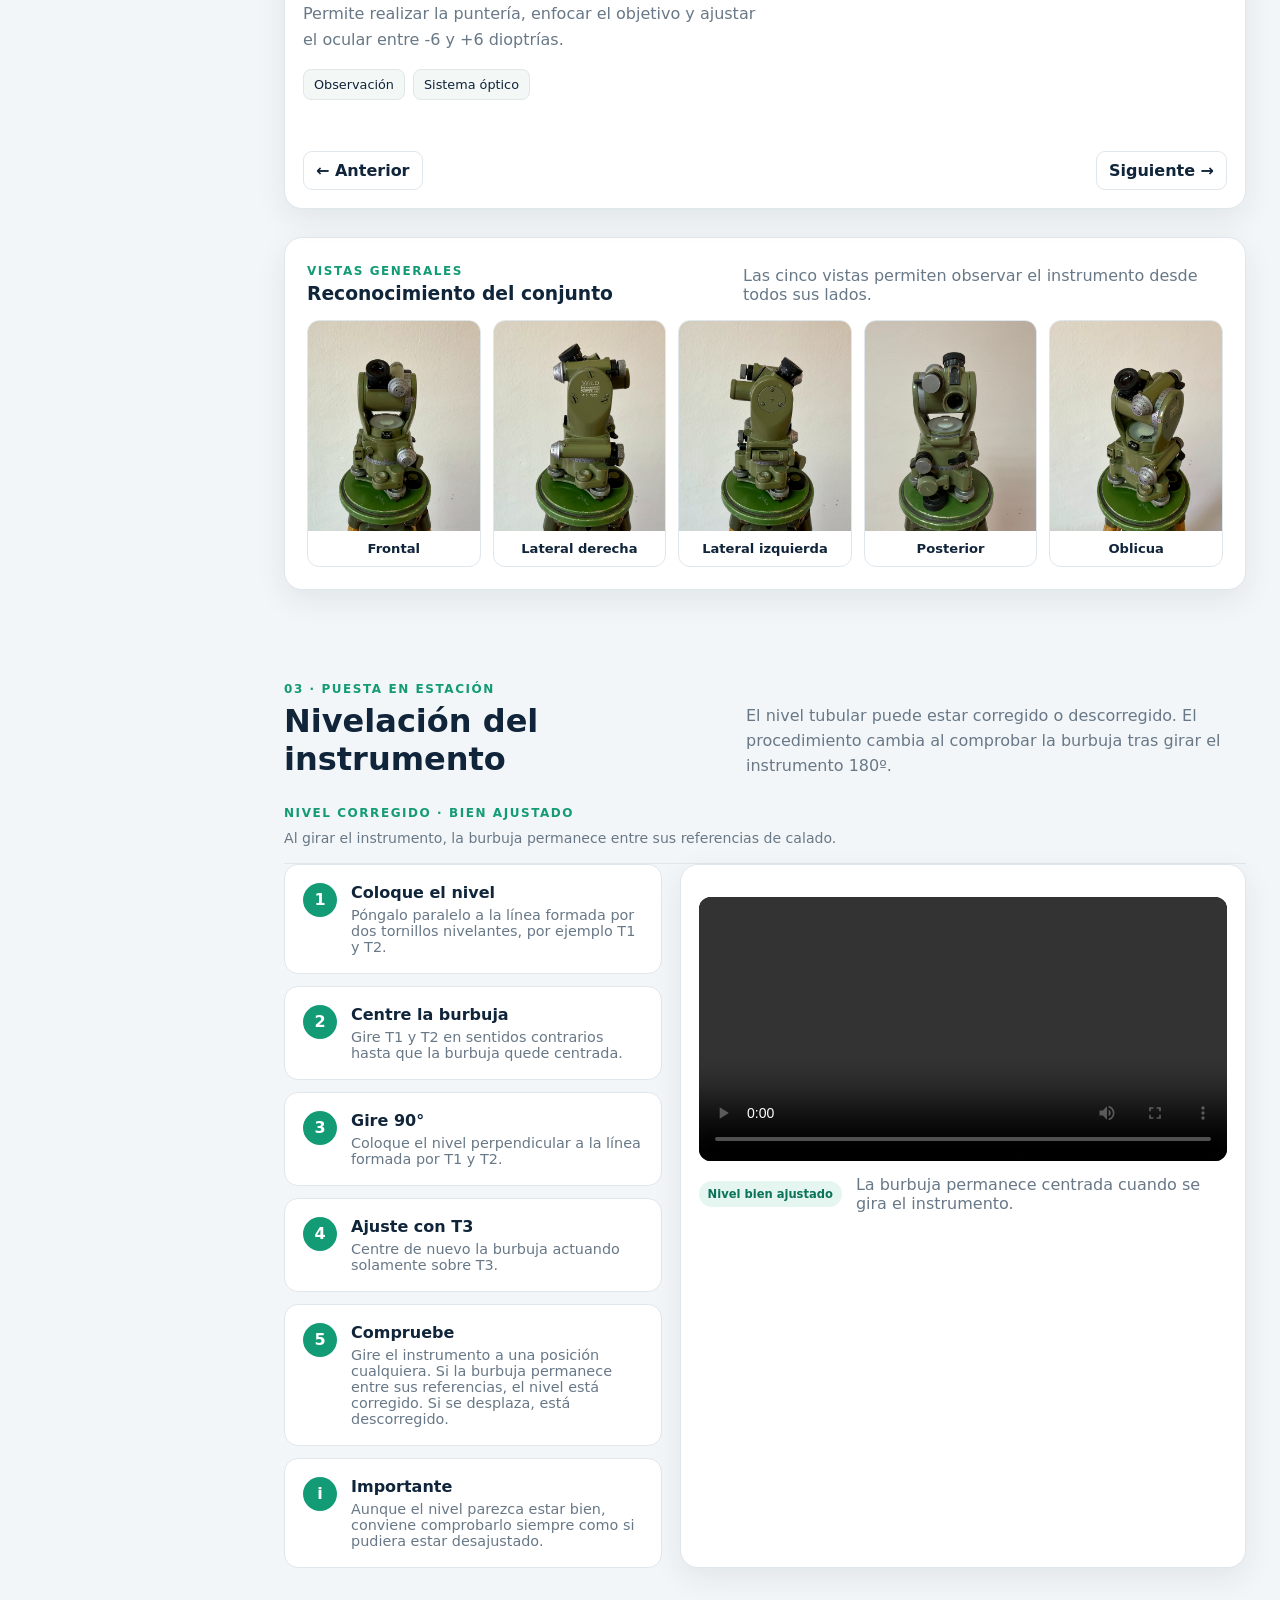
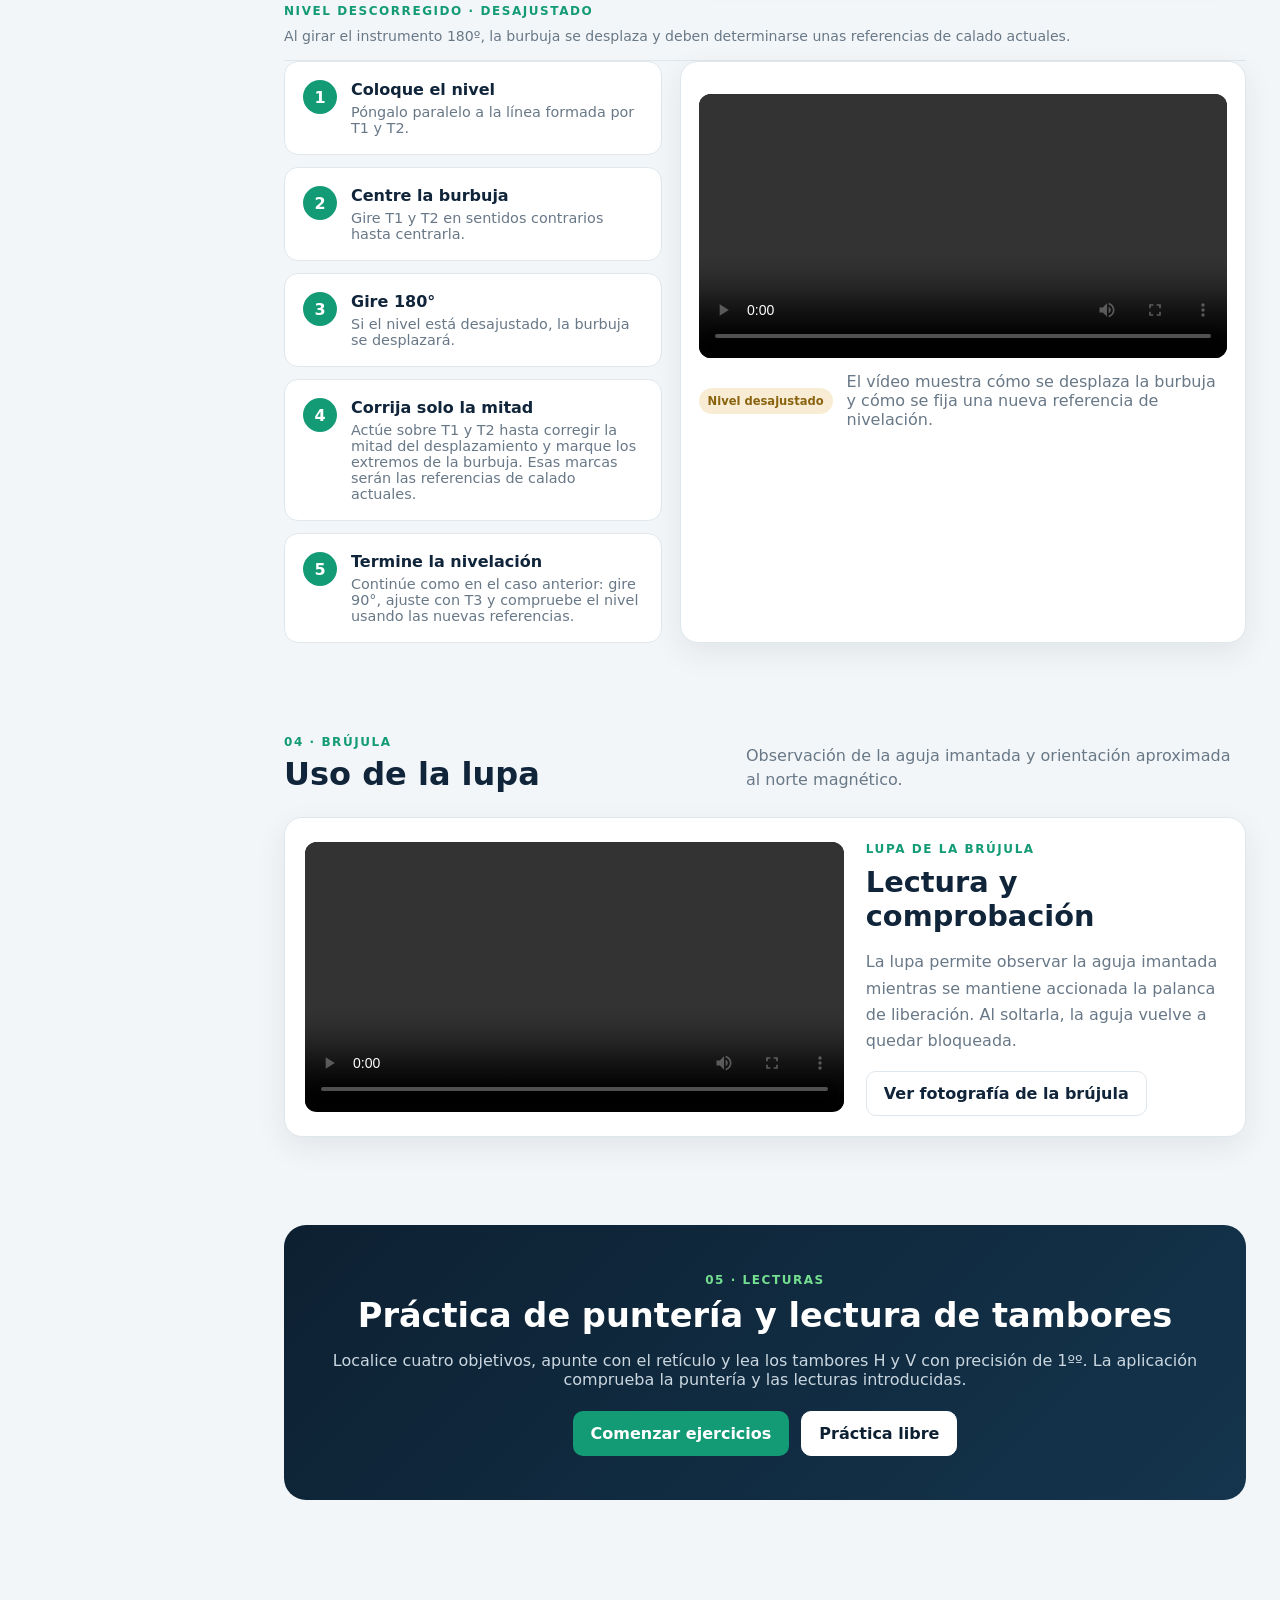
==== commit 2bbe89fc: "Revert "Adaptación a T20" This reverts commit 4ca879eb90d6cd889c3f7ed56e890885a3df2667." ====
--- a/index.html
+++ b/index.html
@@ -3,14 +3,14 @@
 <head>
   <meta charset="utf-8">
   <meta name="viewport" content="width=device-width, initial-scale=1">
-  <meta name="description" content="Ayuda a la enseñanza sobre el goniómetro Wild T-20">
-  <title>Goniómetro Wild T-20</title>
+  <meta name="description" content="Ayuda a la enseñanza sobre el goniómetro Wild G-10">
+  <title>Goniómetro Wild G-10</title>
   <link rel="stylesheet" href="styles.css">
 </head>
 <body>
   <aside class="sidebar" id="sidebar">
     <div class="brand">
-      <div class="brand-mark">T-20</div>
+      <div class="brand-mark">G-10</div>
       <div>
         <strong>Goniómetro Wild</strong>
         <span>Ayuda a la enseñanza</span>
@@ -21,7 +21,9 @@
       <a href="#inicio" class="nav-link active"><span>⌂</span>Inicio</a>
       <a href="#generalidades" class="nav-link"><span>▤</span>Generalidades</a>
       <a href="#descripcion" class="nav-link"><span>◫</span>Descripción</a>
-      <a href="#fase2" class="nav-link"><span>◇</span><span>Lecturas<small>Adaptación posterior</small></span></a>
+      <a href="#puesta-estacion" class="nav-link"><span>◉</span>Puesta en estación</a>
+      <a href="#brujula" class="nav-link"><span>⌖</span>Brújula</a>
+      <a href="practica/ejercicios.html" class="nav-link"><span>◇</span><span>Lecturas<small>Práctica interactiva</small></span></a>
     </nav>
 
     <div class="sidebar-note">
@@ -35,7 +37,7 @@
       <button id="menuButton" class="menu-button" aria-label="Abrir menú">☰</button>
       <div>
         <p class="top-kicker">Academia de Artillería</p>
-        <h1 id="pageTitle">Goniómetro Wild T-20</h1>
+        <h1 id="pageTitle">Goniómetro Wild G-10</h1>
       </div>
       <a href="#inicio" class="top-link">Volver al inicio</a>
     </header>
@@ -44,15 +46,15 @@
       <section id="inicio" class="page-section hero">
         <div class="hero-copy">
           <span class="eyebrow">Recurso didáctico interactivo</span>
-          <h2>Conozca el T-20</h2>
-          <p>Explore sus componentes e identifique los mandos, niveles, sistema de orientación y elementos empleados para realizar las lecturas.</p>
+          <h2>Conozca el G-10 </h2>
+          <p>Explore sus componentes, repase la nivelación y complete una práctica interactiva de puntería y lectura de los tambores H y V.</p>
           <div class="actions">
             <a href="#descripcion" class="button primary">Explorar componentes</a>
             <a href="#generalidades" class="button secondary">Ver generalidades</a>
           </div>
         </div>
         <figure class="hero-image">
-          <img src="assets/images/nuevas/vista_oblicua.jpg" alt="Vista oblicua del goniómetro Wild T-20">
+          <img src="assets/images/nuevas/vista_oblicua.jpg" alt="Vista oblicua del goniómetro Wild G-10">
         </figure>
       </section>
 
@@ -62,35 +64,35 @@
             <span class="eyebrow">01 · Generalidades</span>
             <h2>Características, capacidades y empleo</h2>
           </div>
-          <p>Resumen de sus características principales, sistema de lectura y posibilidades de empleo.</p>
+          <p>Resumen de sus prestaciones principales, posibilidades de empleo y elementos básicos del conjunto.</p>
         </div>
 
         <div class="general-layout">
           <article class="photo-card">
-            <img src="assets/images/nuevas/vista_frontal.jpg" alt="Vista frontal del goniómetro Wild T-20">
+            <img src="assets/images/nuevas/vista_frontal.jpg" alt="Vista frontal del goniómetro Wild G-10">
             <div>
-              <strong>Goniómetro Wild T-20</strong>
-              <span>Goniómetro completo y reiterador, preparado para trabajos que requieren una mayor precisión angular.</span>
+              <strong>Goniómetro Wild G-10</strong>
+              <span>Goniómetro completo y repetidor, montado sobre su placa base.</span>
             </div>
           </article>
 
           <div class="spec-panel">
             <div class="spec-grid">
-              <article><span>Tipo de aparato</span><strong>Goniómetro completo</strong></article>
-              <article><span>Método compensatorio</span><strong>Reiteración</strong></article>
-              <article><span>Aumentos</span><strong>8×</strong></article>
-              <article><span>Imagen del anteojo</span><strong>Directa</strong></article>
-              <article><span>Graduación horizontal</span><strong>6400ºº</strong></article>
-              <article><span>Apreciación de lectura</span><strong>0,5ºº</strong></article>
+              <article><span>Peso del goniómetro</span><strong>3,2 kg</strong></article>
+              <article><span>Peso del trípode</span><strong>4,4 kg</strong></article>
+              <article><span>Aumentos</span><strong>5×</strong></article>
+              <article><span>Campo visual</span><strong>165ºº</strong></article>
+              <article><span>Graduación horizontal</span><strong>6400°°</strong></article>
+              <article><span>Apreciación de lectura</span><strong>1ºº</strong></article>
             </div>
 
             <div class="use-card">
               <span class="mini-title">UTILIZACIÓN PRINCIPAL</span>
               <ul>
-                <li>Medición de ángulos horizontales y verticales en milésimas artilleras.</li>
-                <li>Aplicación del método de reiteración.</li>
-                <li>Orientación aproximada al norte magnético mediante la brújula integrada.</li>
-                <li>Trabajos topográficos que requieren mayor precisión que la proporcionada por el G-10.</li>
+                <li>Medición de ángulos horizontales y verticales.</li>
+                <li>Determinación de orientaciones y aplicación del método de repetición.</li>
+                <li>Orientación aproximada al norte magnético mediante la brújula.</li>
+                <li>Estimación de distancias mediante el retículo estadimétrico.</li>
               </ul>
             </div>
           </div>
@@ -103,7 +105,7 @@
             <span class="eyebrow">02 · Descripción</span>
             <h2>Componentes del goniómetro</h2>
           </div>
-          <p>La vista general localiza cada elemento y la fotografía de detalle permite reconocer sus mandos, visores y dispositivos de lectura.</p>
+          <p>La vista general localiza el elemento seleccionado y la fotografía de detalle permite reconocerlo con precisión.</p>
         </div>
 
         <div class="component-explorer">
@@ -124,7 +126,7 @@
               <span id="componentCounter" class="counter">1 / 11</span>
             </div>
             <div class="location-stage">
-              <img id="locationImage" src="assets/images/nuevas/vista_oblicua.jpg" alt="Vista general del goniómetro Wild T-20">
+              <img id="locationImage" src="assets/images/nuevas/vista_oblicua.jpg" alt="Vista general del goniómetro">
               <div id="locationOverlay" class="location-overlay" aria-hidden="true"></div>
             </div>
             <p class="location-note">El área sombreada identifica el componente seleccionado sobre la vista general.</p>
@@ -168,16 +170,16 @@
             <p>Las cinco vistas permiten observar el instrumento desde todos sus lados.</p>
           </div>
           <div class="views-grid">
-            <button data-image="assets/images/nuevas/vista_frontal.jpg" data-title="Vista frontal"><img src="assets/images/nuevas/vista_frontal.jpg" alt="Vista frontal del T-20"><span>Frontal</span></button>
-            <button data-image="assets/images/nuevas/vista_lateral_derecha.jpg" data-title="Vista lateral derecha"><img src="assets/images/nuevas/vista_lateral_derecha.jpg" alt="Vista lateral derecha del T-20"><span>Lateral derecha</span></button>
-            <button data-image="assets/images/nuevas/vista_lateral_izquierda.jpg" data-title="Vista lateral izquierda"><img src="assets/images/nuevas/vista_lateral_izquierda.jpg" alt="Vista lateral izquierda del T-20"><span>Lateral izquierda</span></button>
-            <button data-image="assets/images/nuevas/vista_posterior.jpg" data-title="Vista posterior"><img src="assets/images/nuevas/vista_posterior.jpg" alt="Vista posterior del T-20"><span>Posterior</span></button>
-            <button data-image="assets/images/nuevas/vista_oblicua.jpg" data-title="Vista oblicua"><img src="assets/images/nuevas/vista_oblicua.jpg" alt="Vista oblicua del T-20"><span>Oblicua</span></button>
-          </div>
-        </div>
-      </section>
-
-      <section id="puesta-estacion" class="page-section" hidden>
+            <button data-image="assets/images/nuevas/vista_frontal.jpg" data-title="Vista frontal"><img src="assets/images/nuevas/vista_frontal.jpg" alt="Vista frontal"><span>Frontal</span></button>
+            <button data-image="assets/images/nuevas/vista_lateral_derecha.jpg" data-title="Vista lateral derecha"><img src="assets/images/nuevas/vista_lateral_derecha.jpg" alt="Vista lateral derecha"><span>Lateral derecha</span></button>
+            <button data-image="assets/images/nuevas/vista_lateral_izquierda.jpg" data-title="Vista lateral izquierda"><img src="assets/images/nuevas/vista_lateral_izquierda.jpg" alt="Vista lateral izquierda"><span>Lateral izquierda</span></button>
+            <button data-image="assets/images/nuevas/vista_posterior.jpg" data-title="Vista posterior"><img src="assets/images/nuevas/vista_posterior.jpg" alt="Vista posterior"><span>Posterior</span></button>
+            <button data-image="assets/images/nuevas/vista_oblicua.jpg" data-title="Vista oblicua"><img src="assets/images/nuevas/vista_oblicua.jpg" alt="Vista oblicua"><span>Oblicua</span></button>
+          </div>
+        </div>
+      </section>
+
+      <section id="puesta-estacion" class="page-section">
         <div class="section-heading">
           <div>
             <span class="eyebrow">03 · Puesta en estación</span>
@@ -238,7 +240,7 @@
         </div>
       </section>
 
-      <section id="brujula" class="page-section" hidden>
+      <section id="brujula" class="page-section">
         <div class="section-heading">
           <div>
             <span class="eyebrow">04 · Brújula</span>
@@ -260,11 +262,12 @@
 
       <section id="fase2" class="page-section">
         <div class="phase-card">
-          <span class="eyebrow">03 · Lecturas</span>
-          <h2>Práctica de puntería y lectura de limbos</h2>
-          <p>La práctica interactiva se adaptará posteriormente al sistema de lectura del T-20, manteniendo la misma lógica de observación empleada en el recurso del G-10.</p>
+          <span class="eyebrow">05 · Lecturas</span>
+          <h2>Práctica de puntería y lectura de tambores</h2>
+          <p>Localice cuatro objetivos, apunte con el retículo y lea los tambores H y V con precisión de 1ºº. La aplicación comprueba la puntería y las lecturas introducidas.</p>
           <div class="actions">
-            <span class="button secondary" aria-disabled="true">Adaptación pendiente</span>
+            <a class="button primary" href="practica/ejercicios.html">Comenzar ejercicios</a>
+            <a class="button secondary" href="practica/index.html">Práctica libre</a>
           </div>
         </div>
       </section>
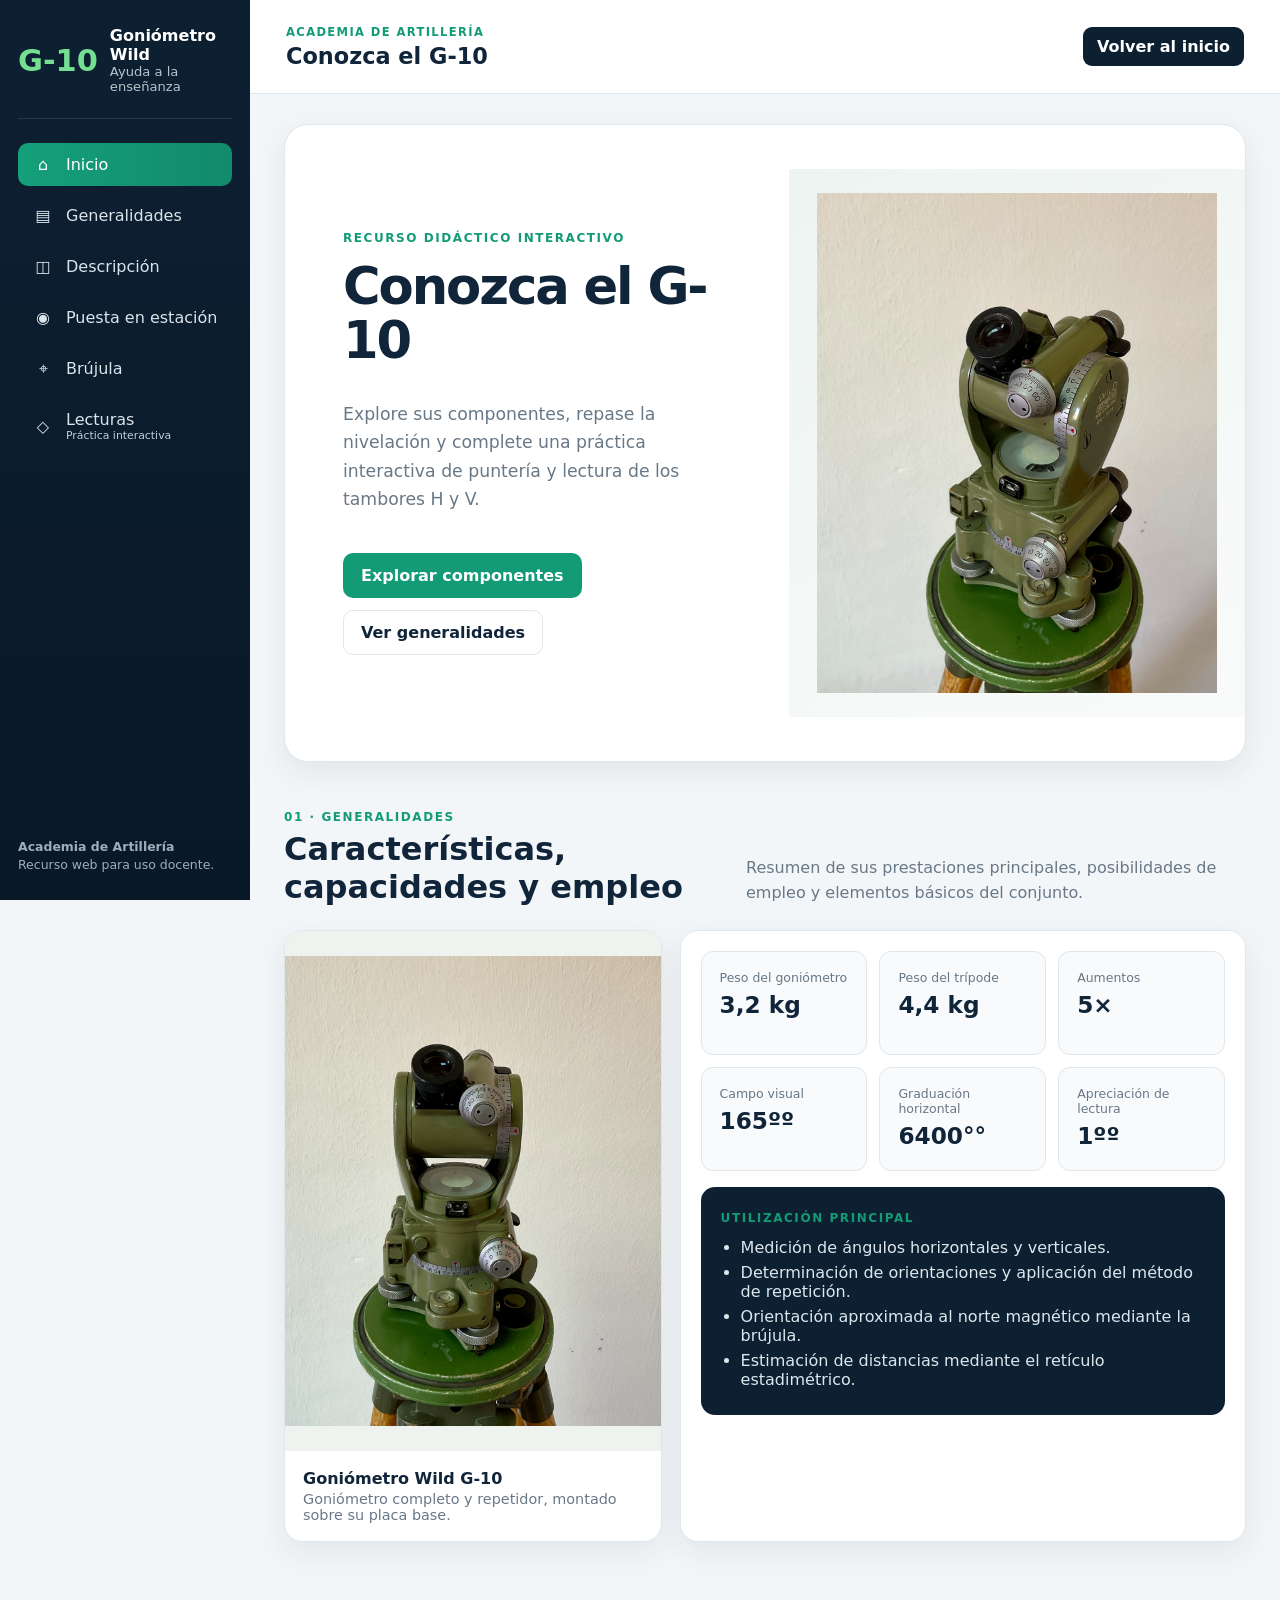
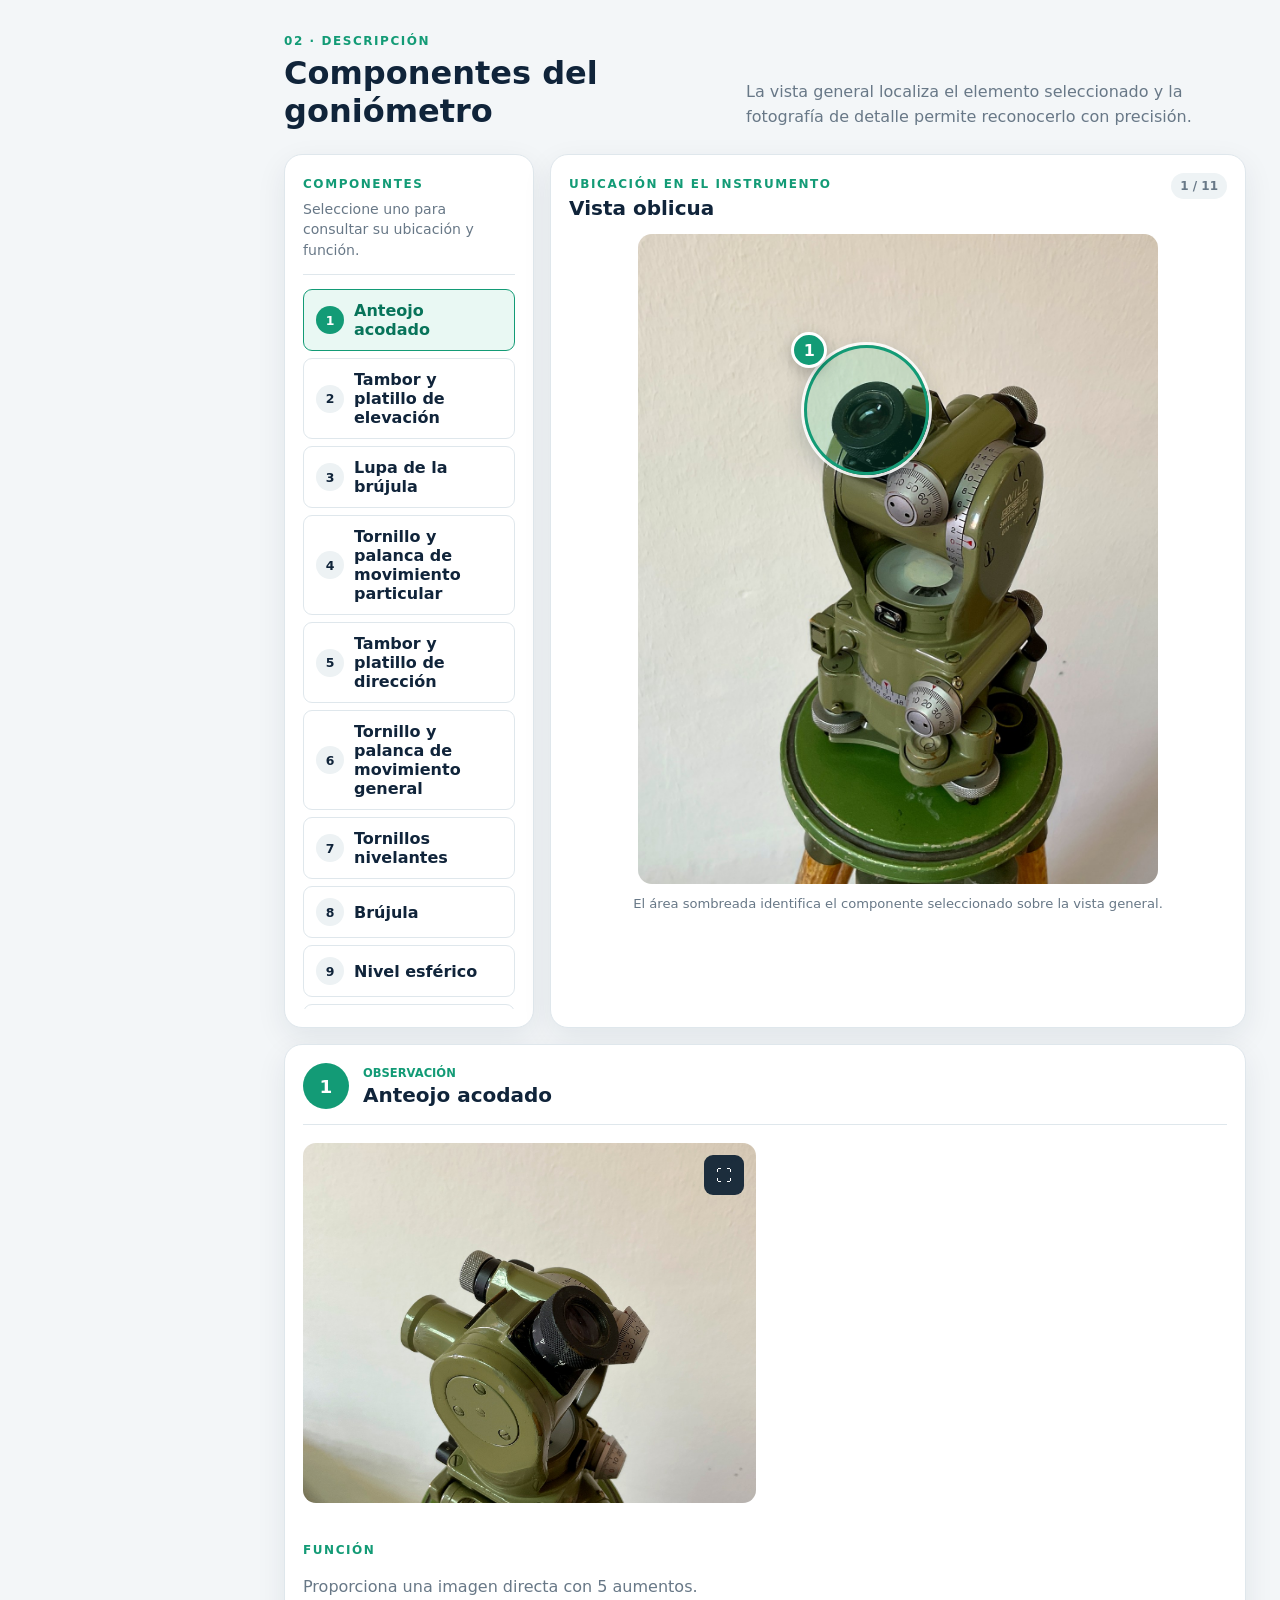
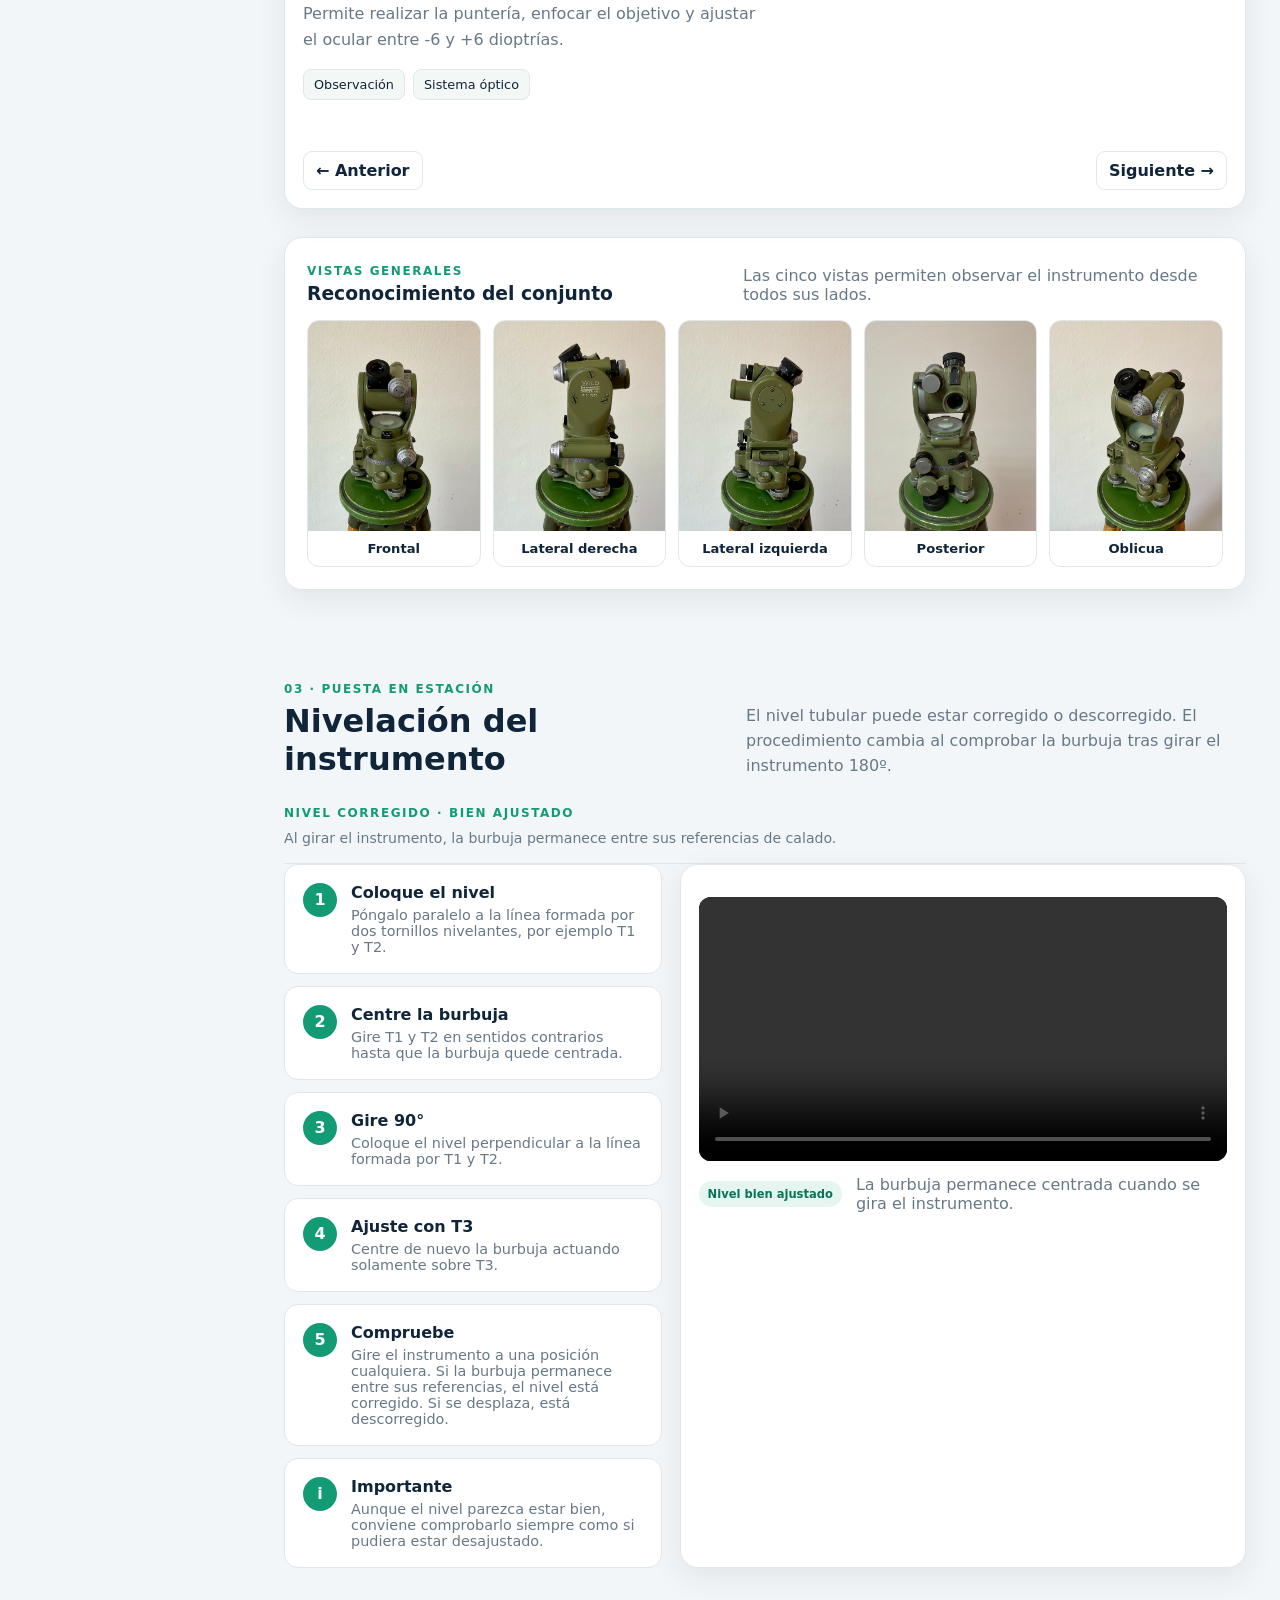
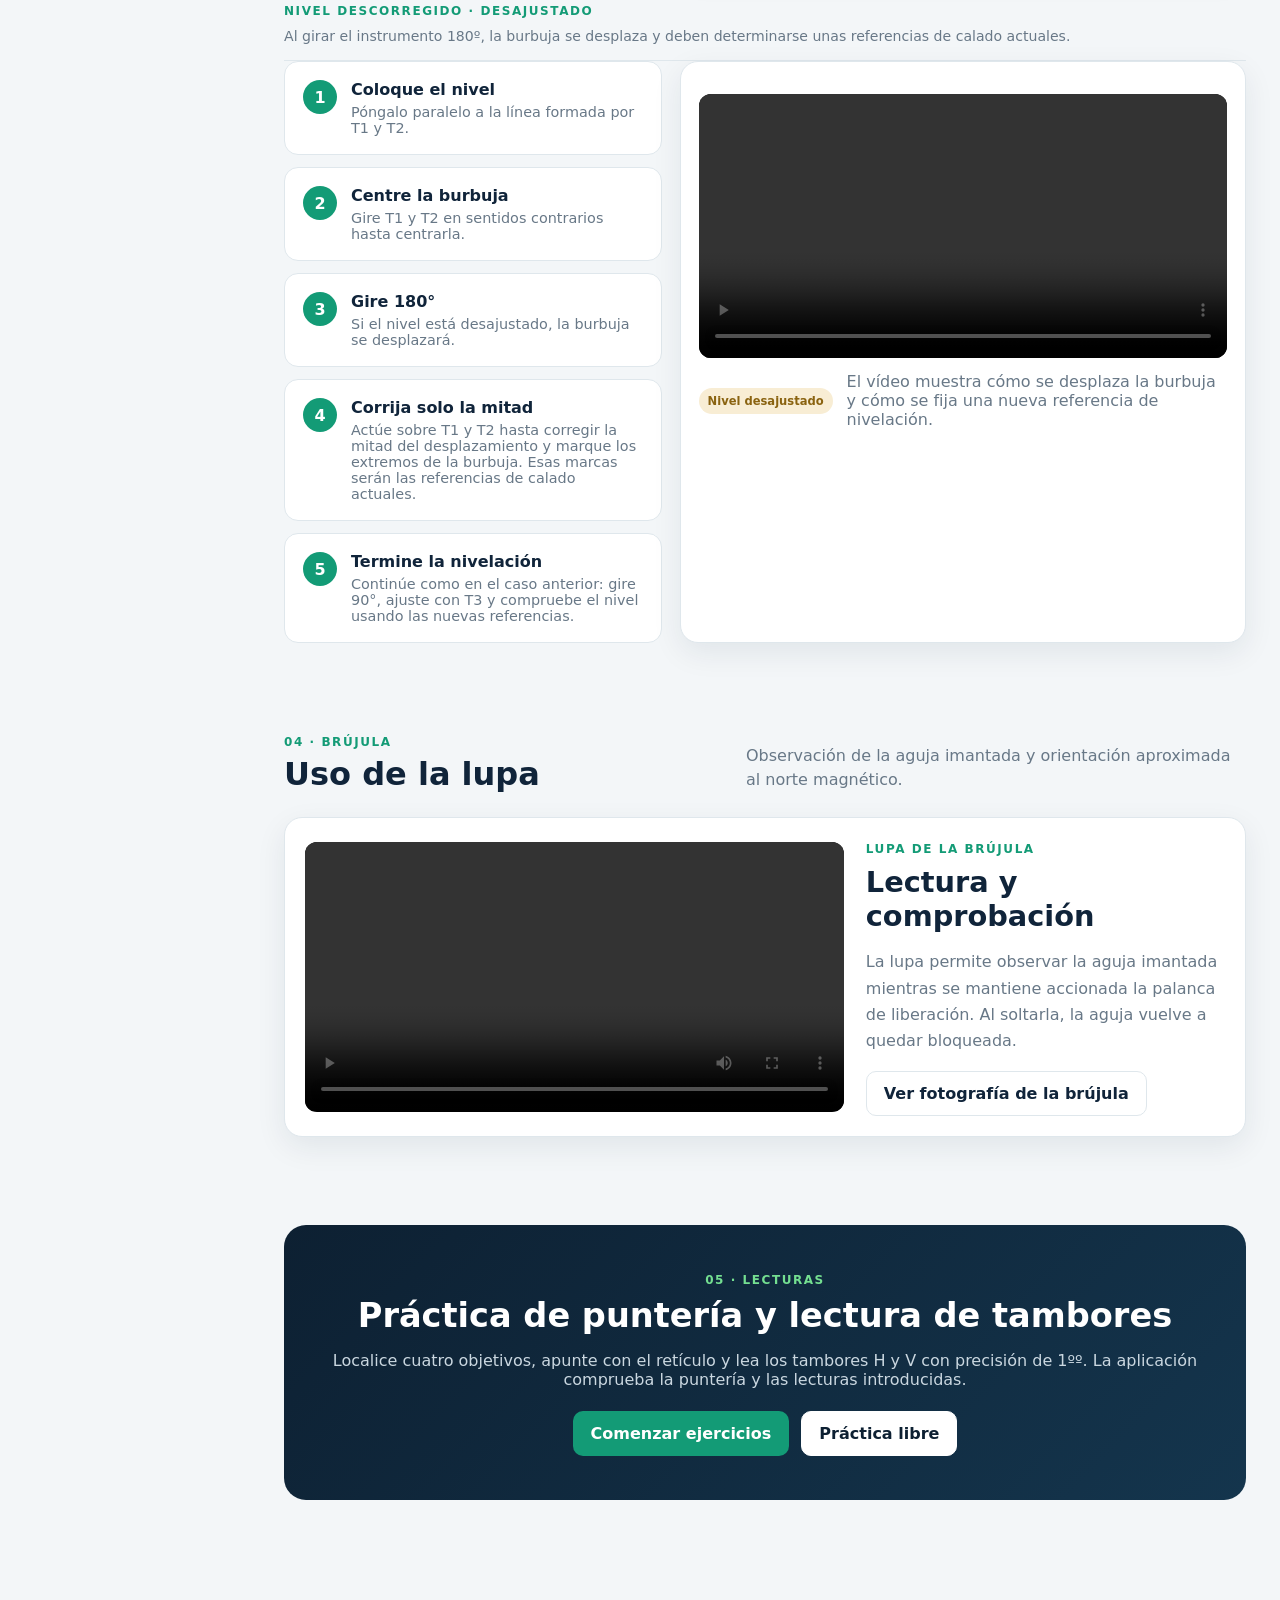
==== commit e6a88f5b: "GoatCounterindex" ====
--- a/index.html
+++ b/index.html
@@ -283,5 +283,7 @@
   </dialog>
 
   <script src="app.js"></script>
+  <script data-goatcounter="https://recursosdocentesacart.goatcounter.com/count"
+        async src="//gc.zgo.at/count.js"></script>
 </body>
 </html>
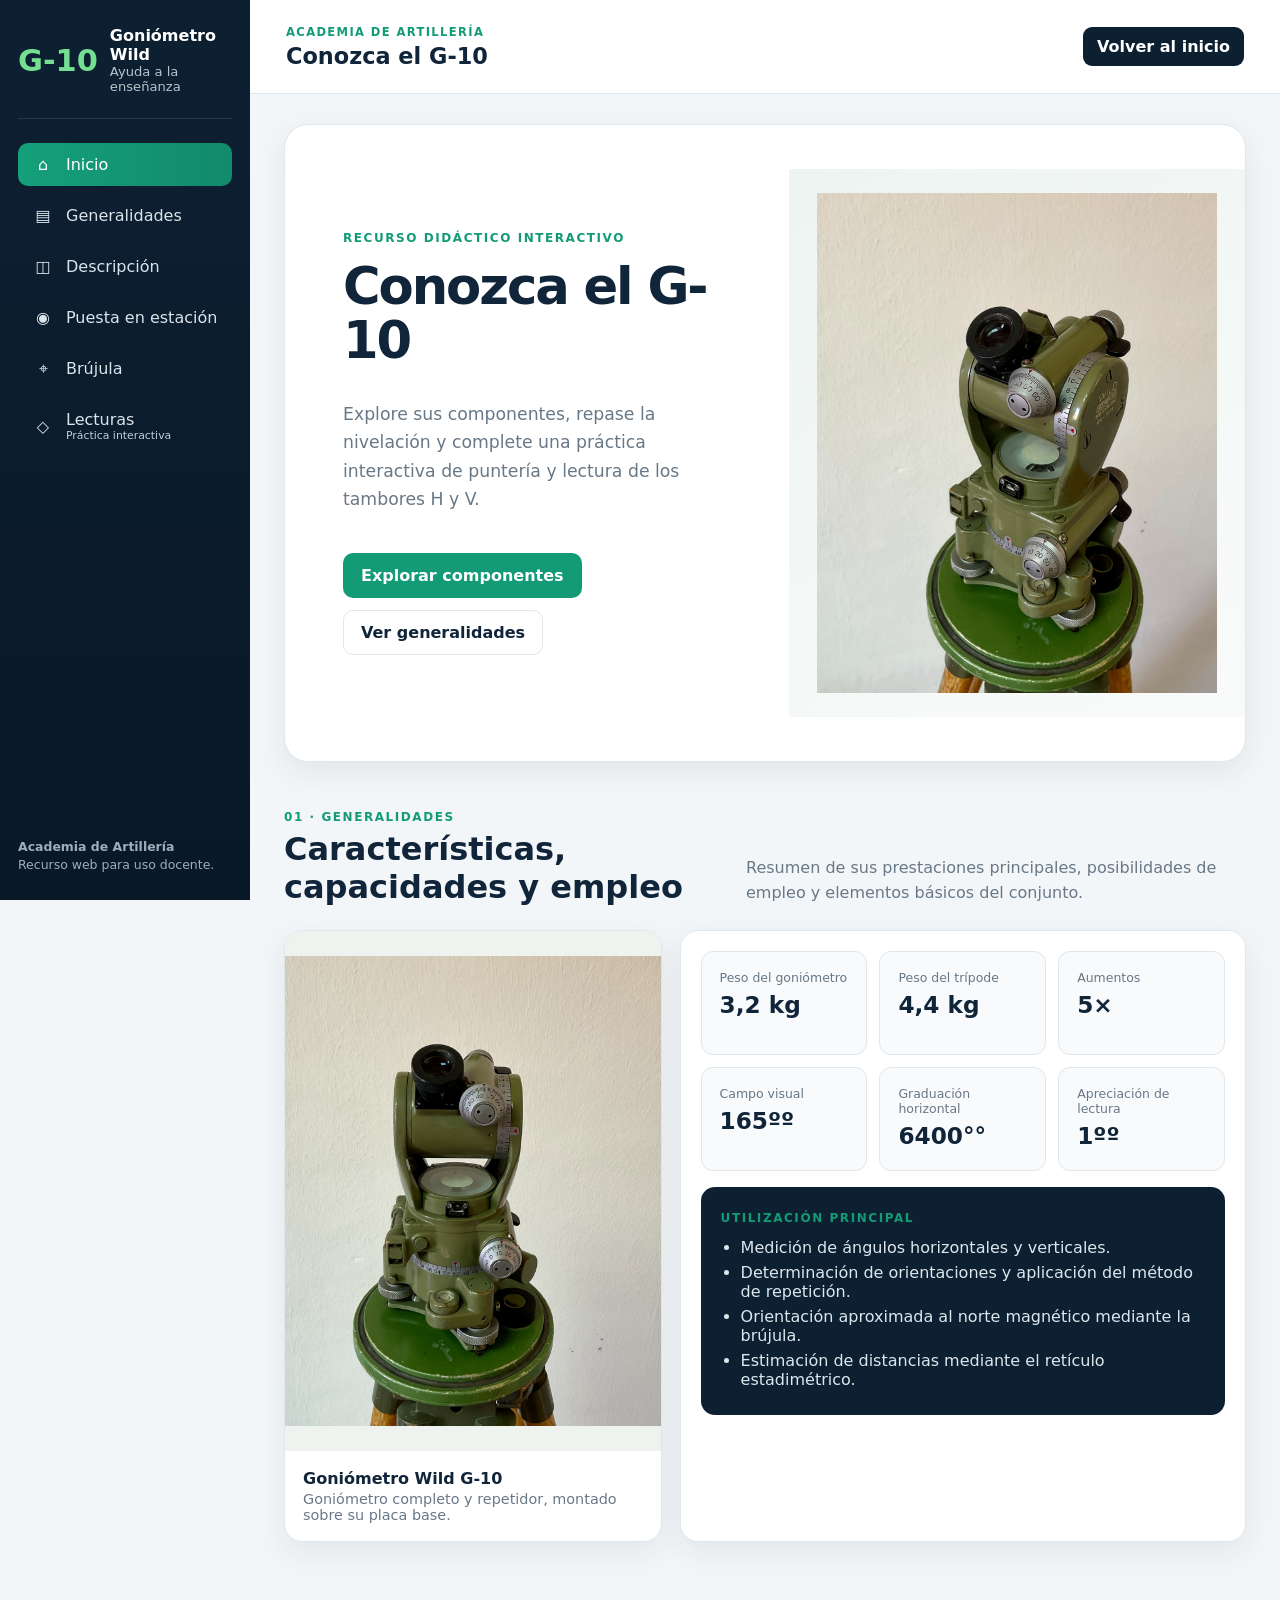
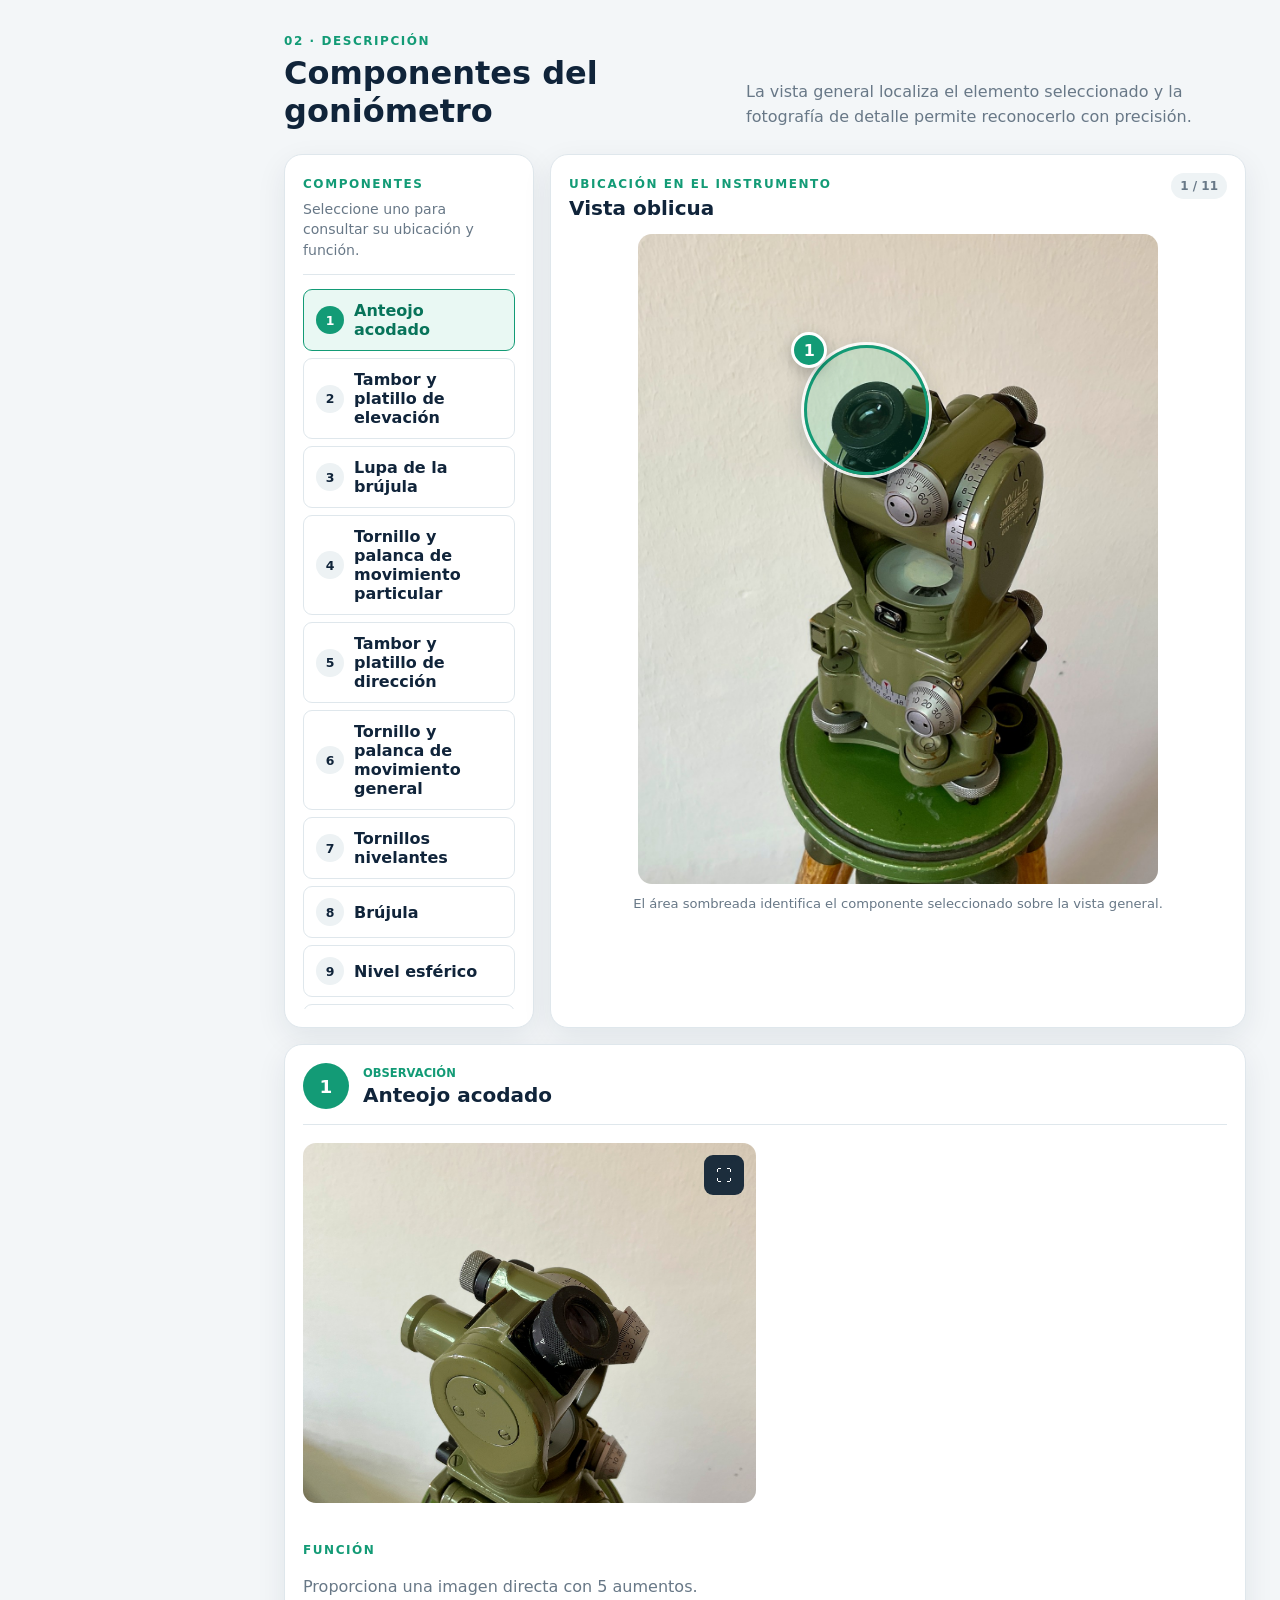
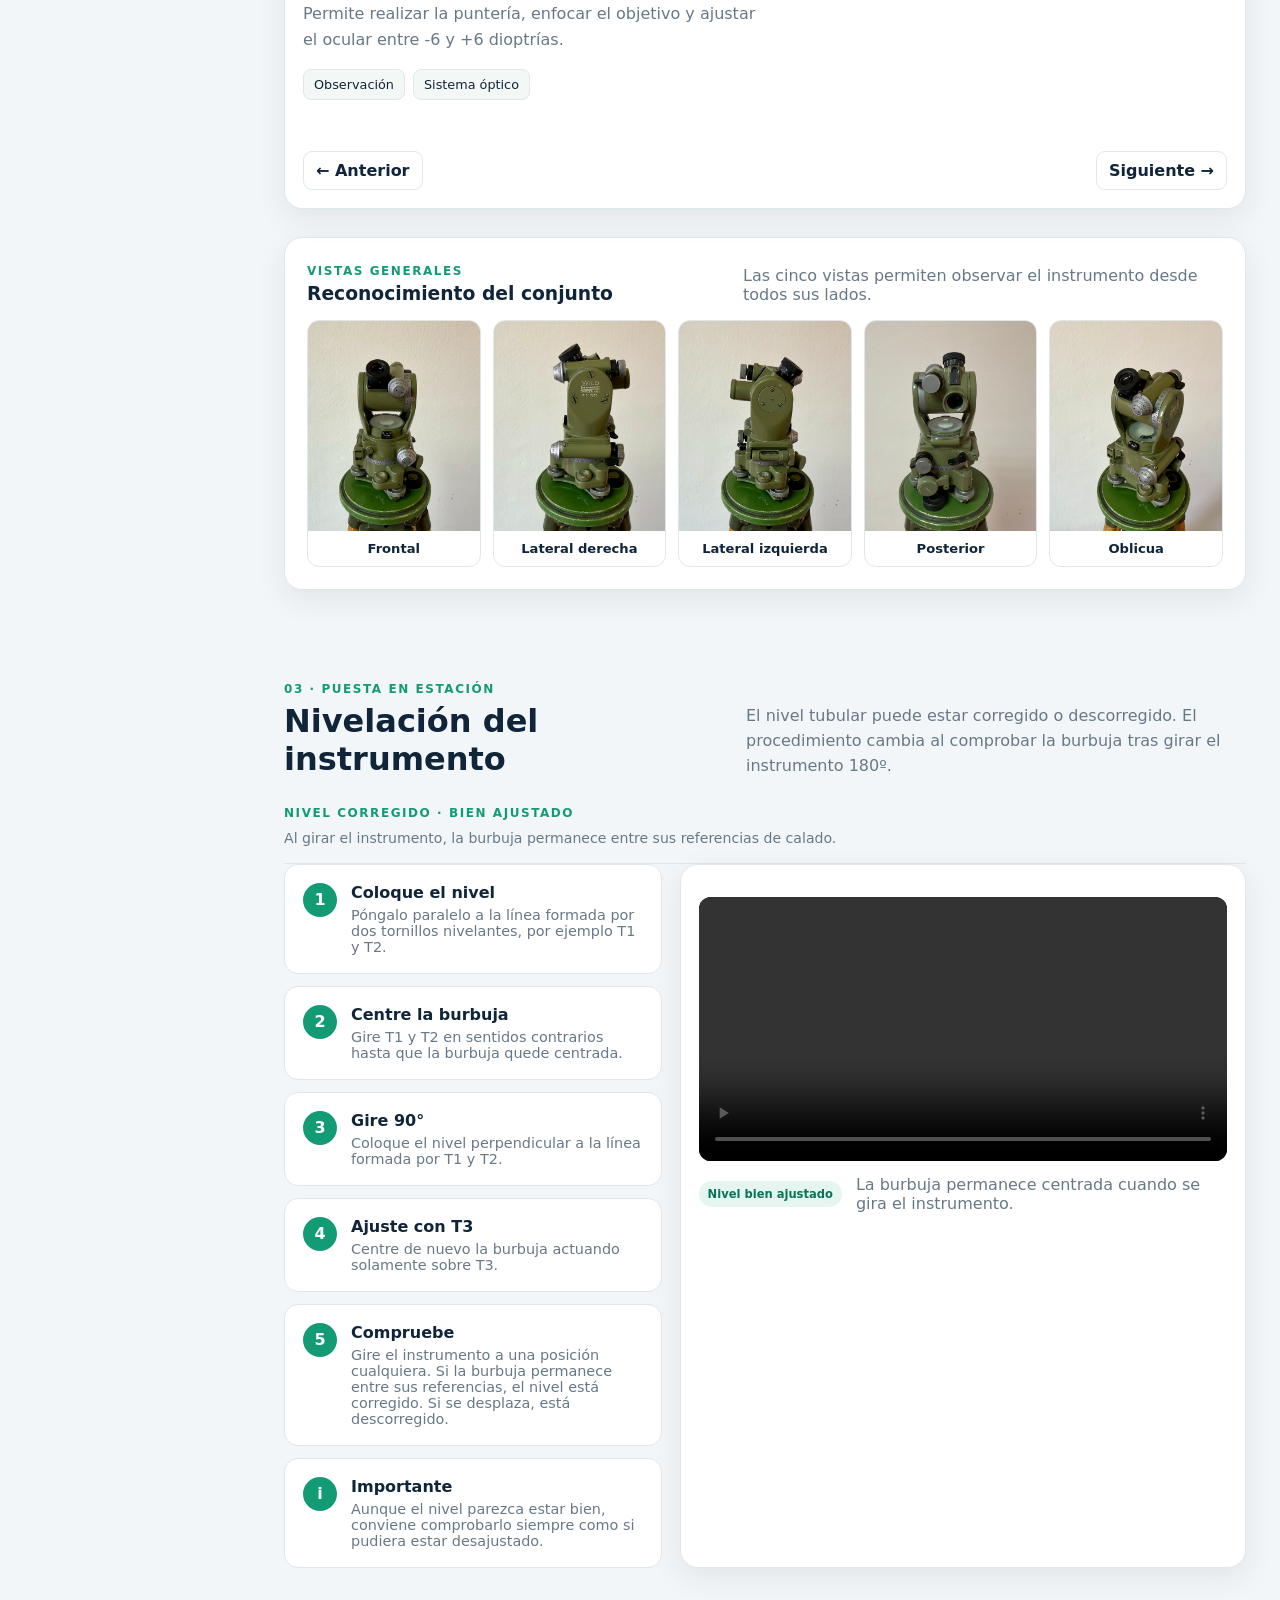
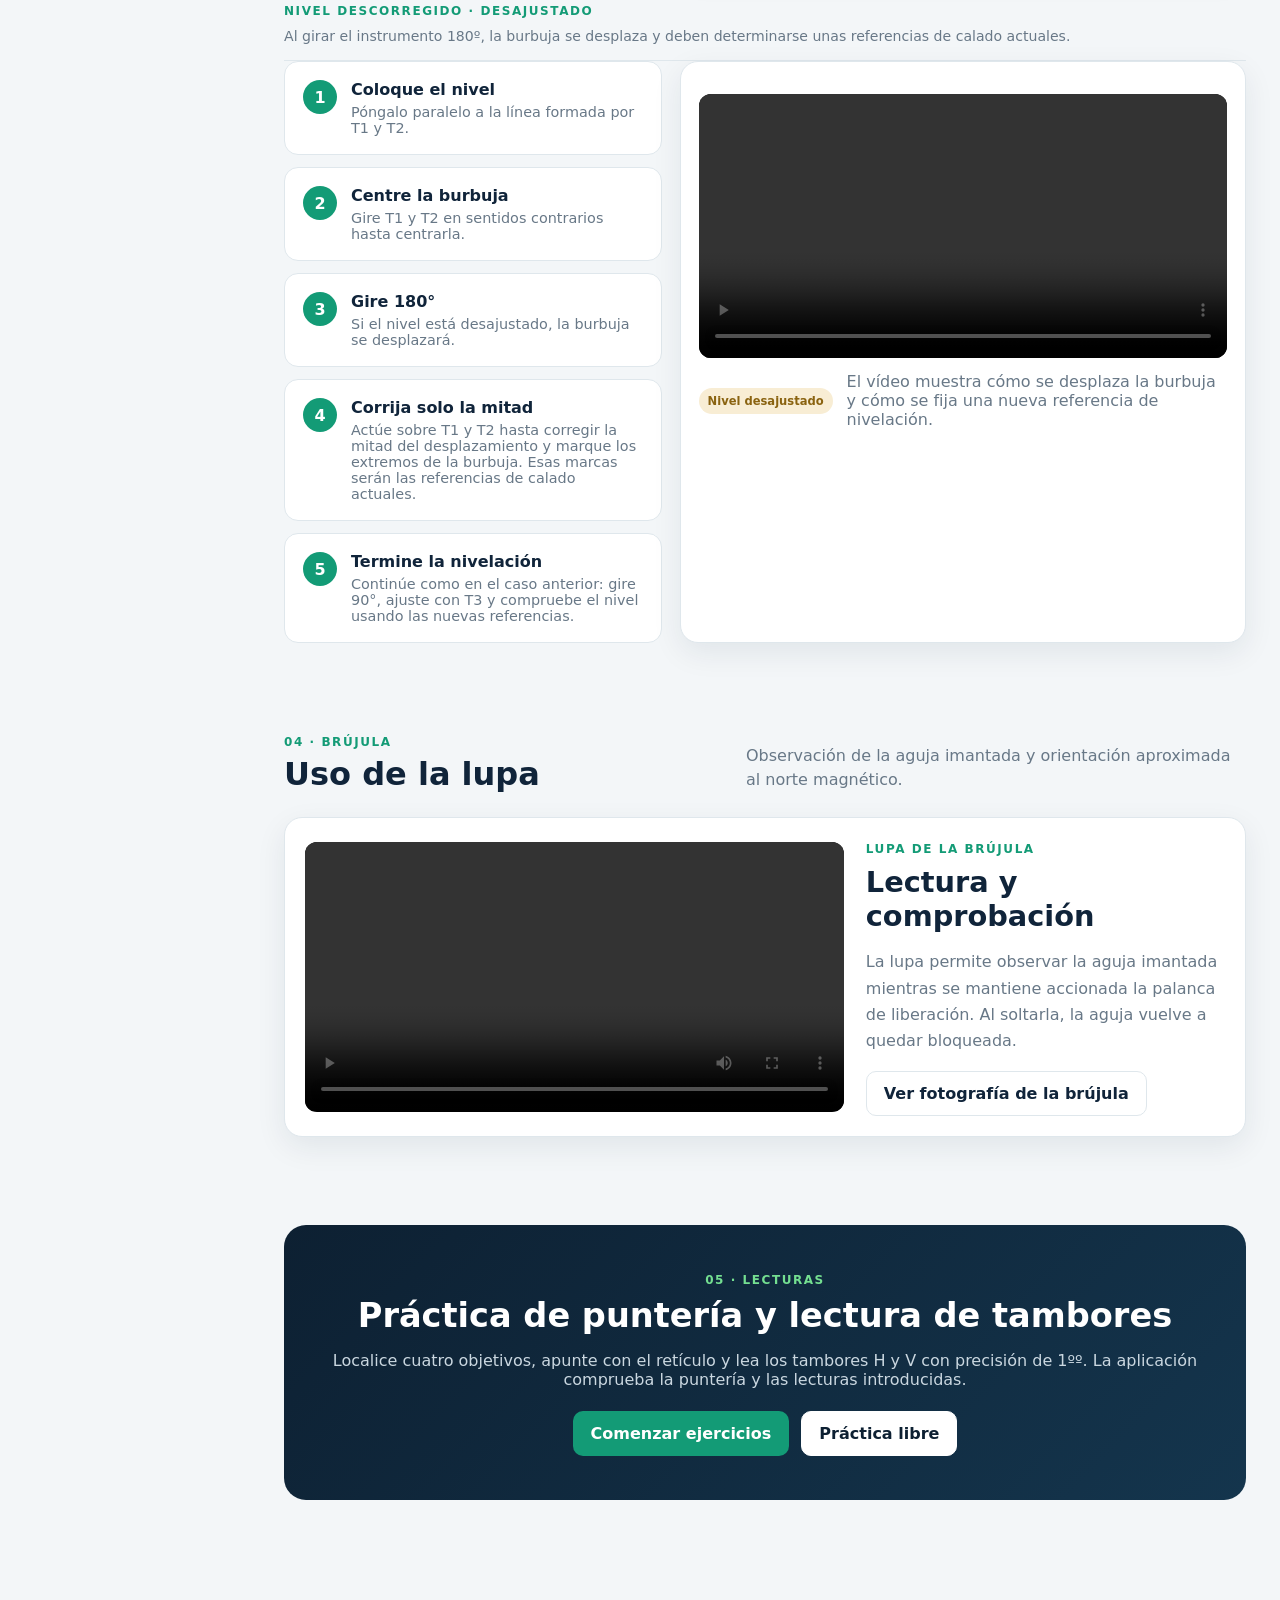
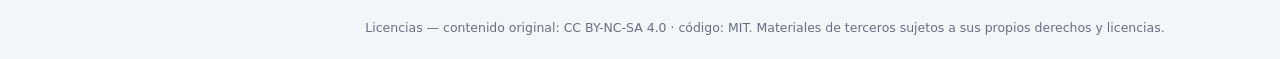
==== commit 6023696f: "Add visible licensing notice" ====
--- a/index.html
+++ b/index.html
@@ -272,6 +272,14 @@
         </div>
       </section>
     </main>
+
+    <footer style="font-size:.78rem;color:#667085;text-align:center;padding:1rem 1.25rem 1.5rem;">
+      Licencias — contenido original:
+      <a href="https://creativecommons.org/licenses/by-nc-sa/4.0/" target="_blank" rel="noopener noreferrer" style="color:inherit;">CC BY-NC-SA 4.0</a>
+      · código:
+      <a href="https://github.com/recursos-docentes-acart/g10_web/blob/main/LICENSE-CODE.md" target="_blank" rel="noopener noreferrer" style="color:inherit;">MIT</a>.
+      Materiales de terceros sujetos a sus propios derechos y licencias.
+    </footer>
   </div>
 
   <dialog id="imageModal">
